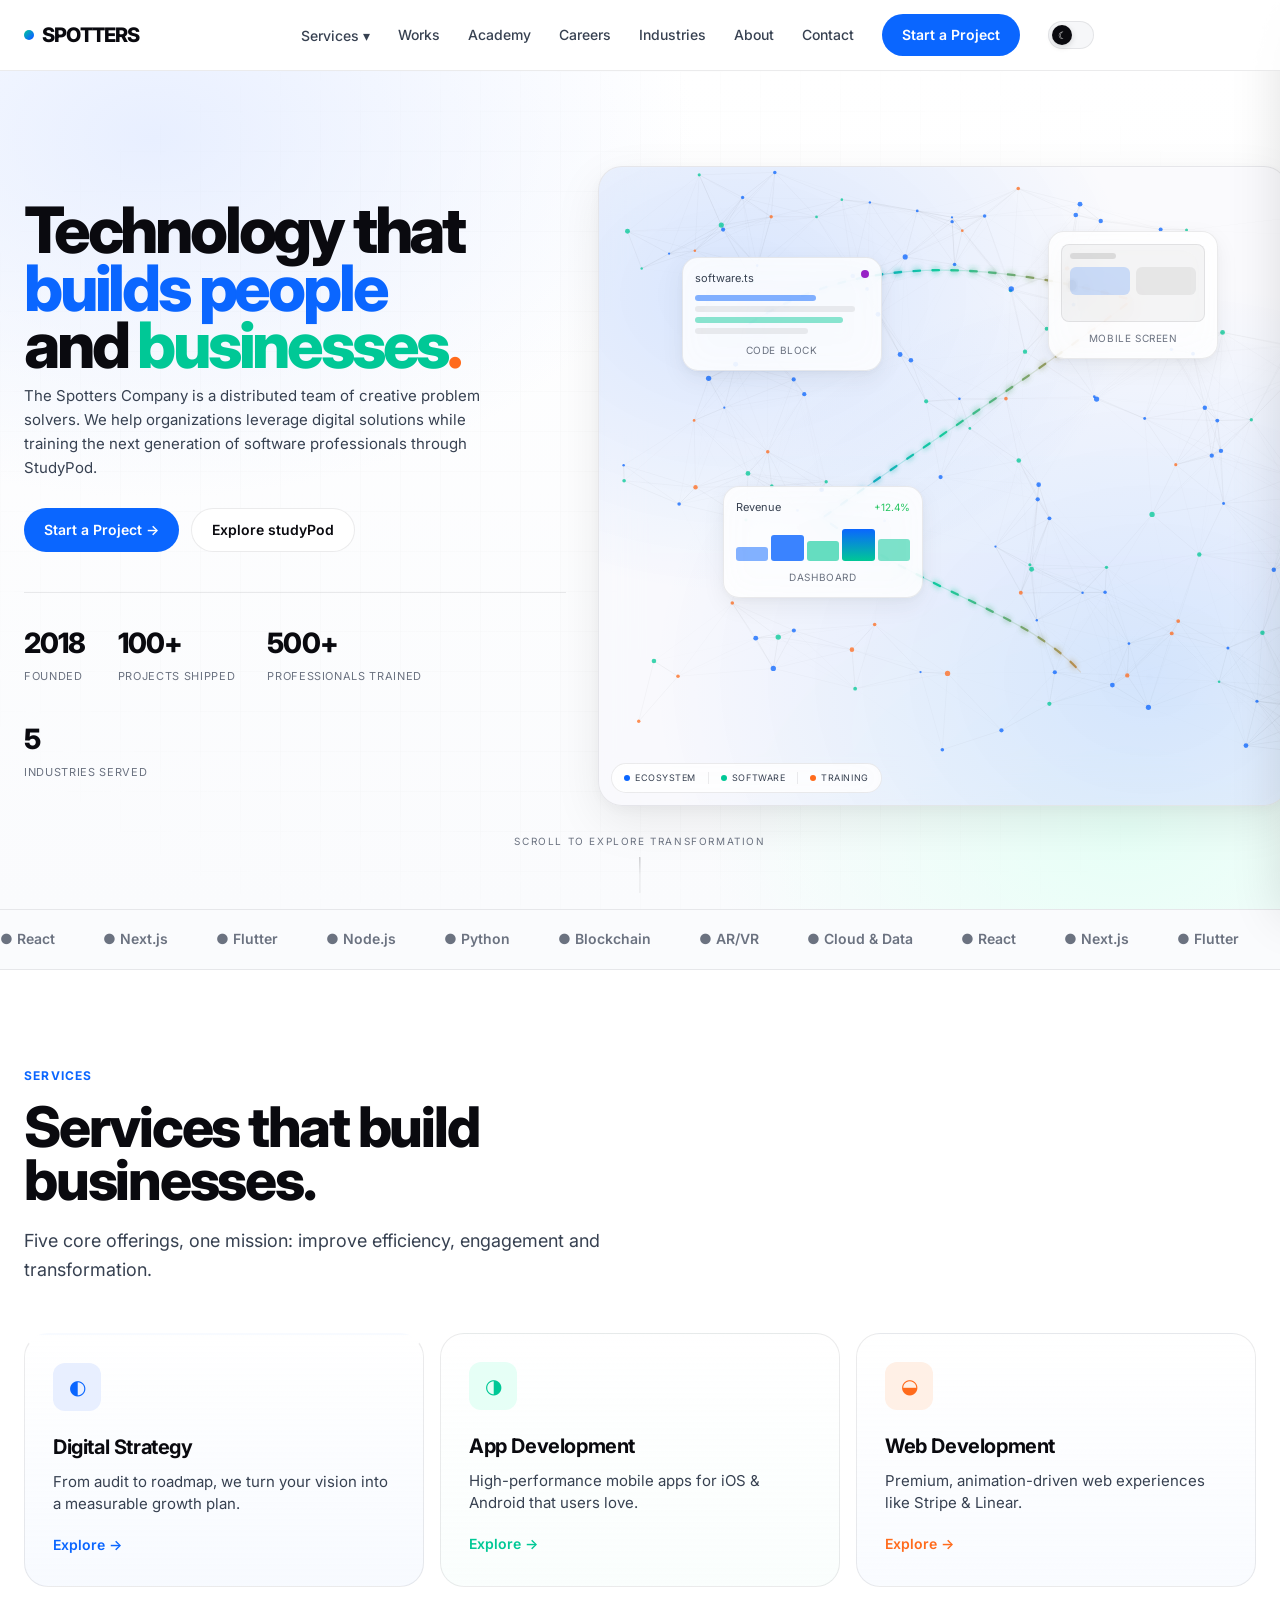
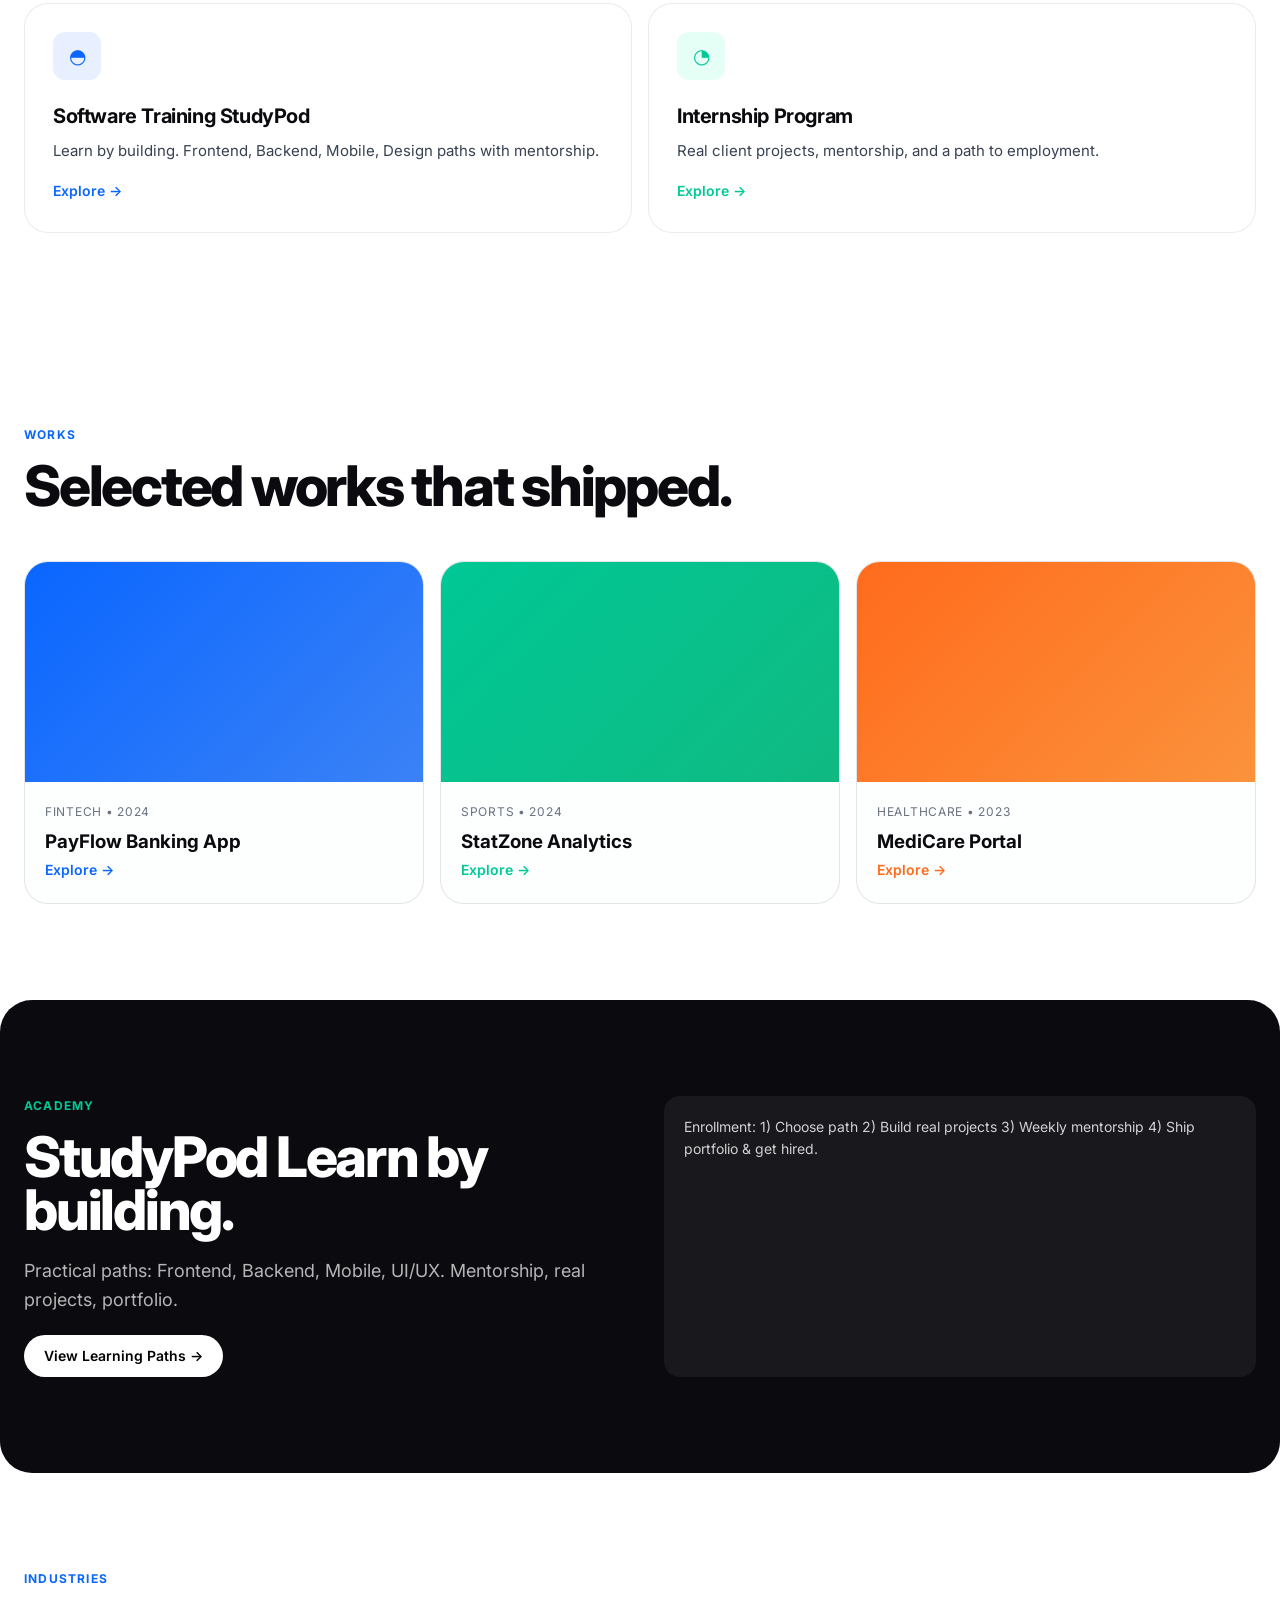
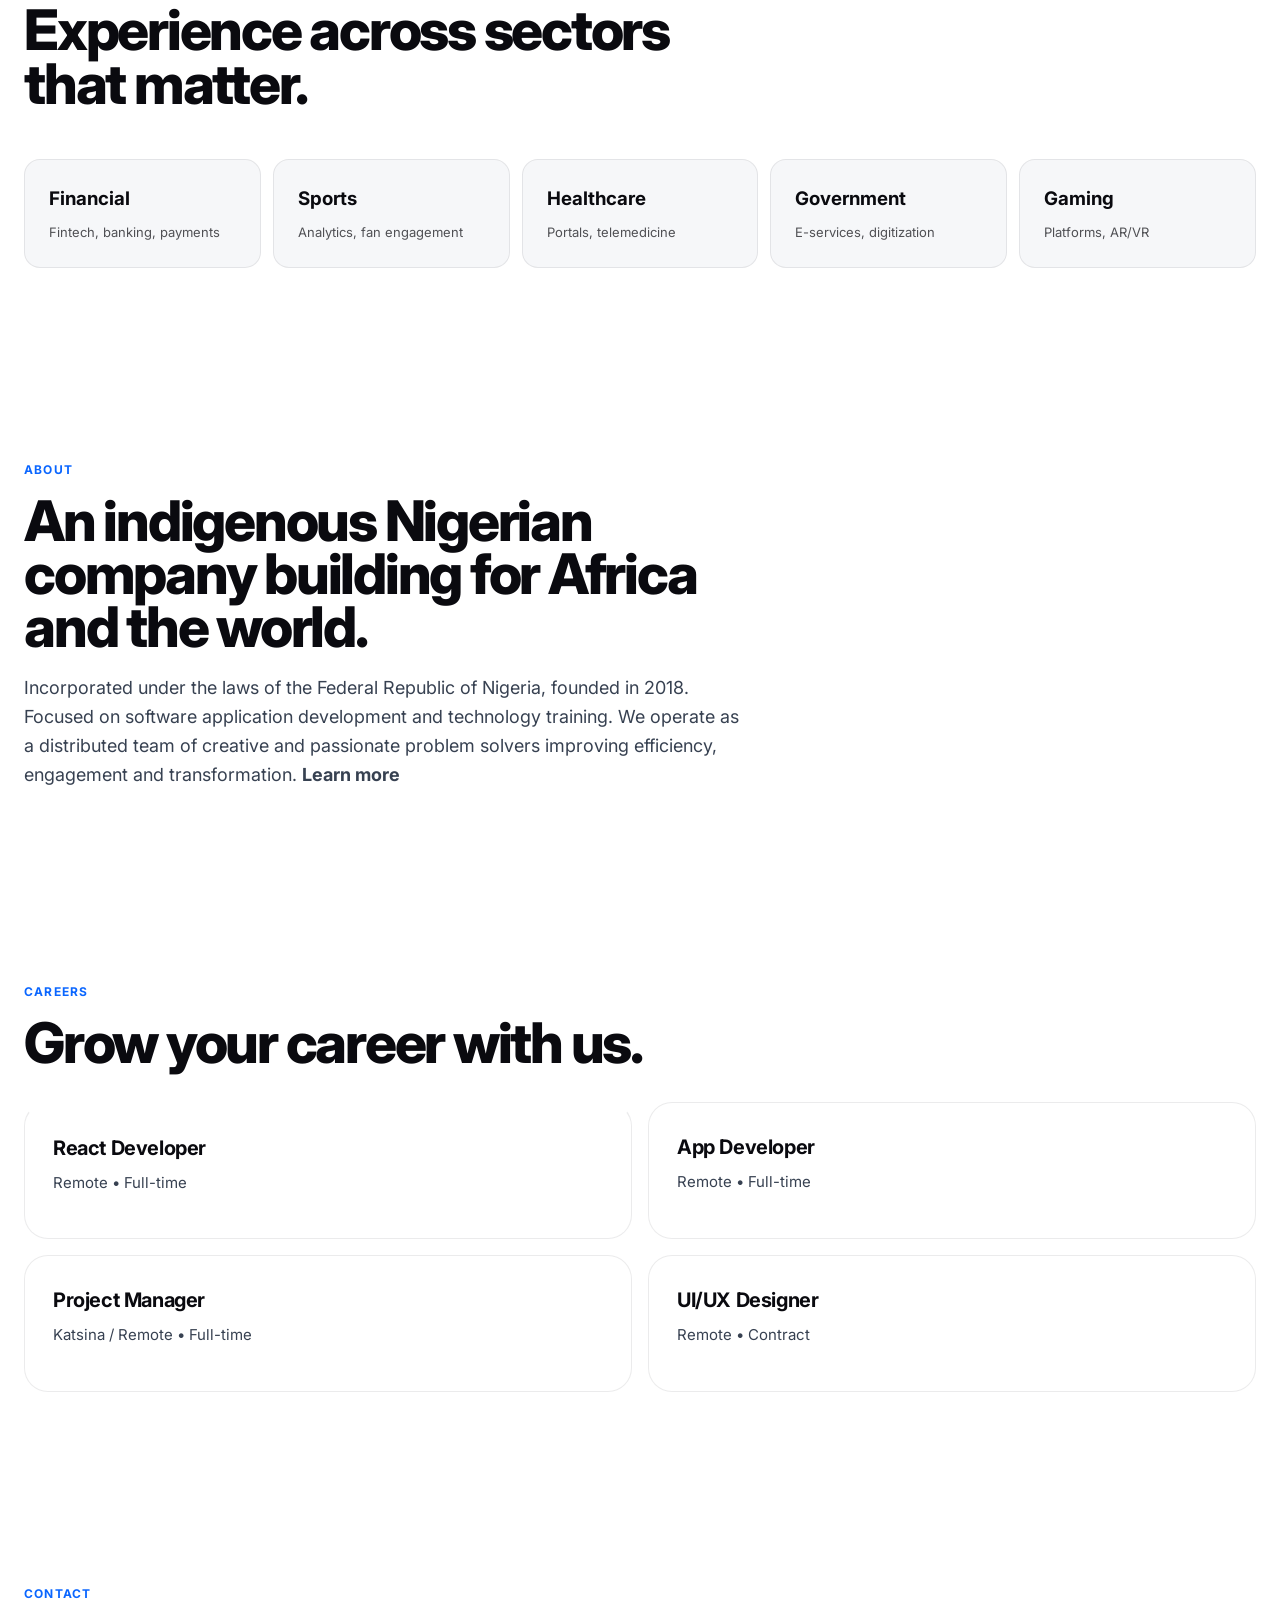
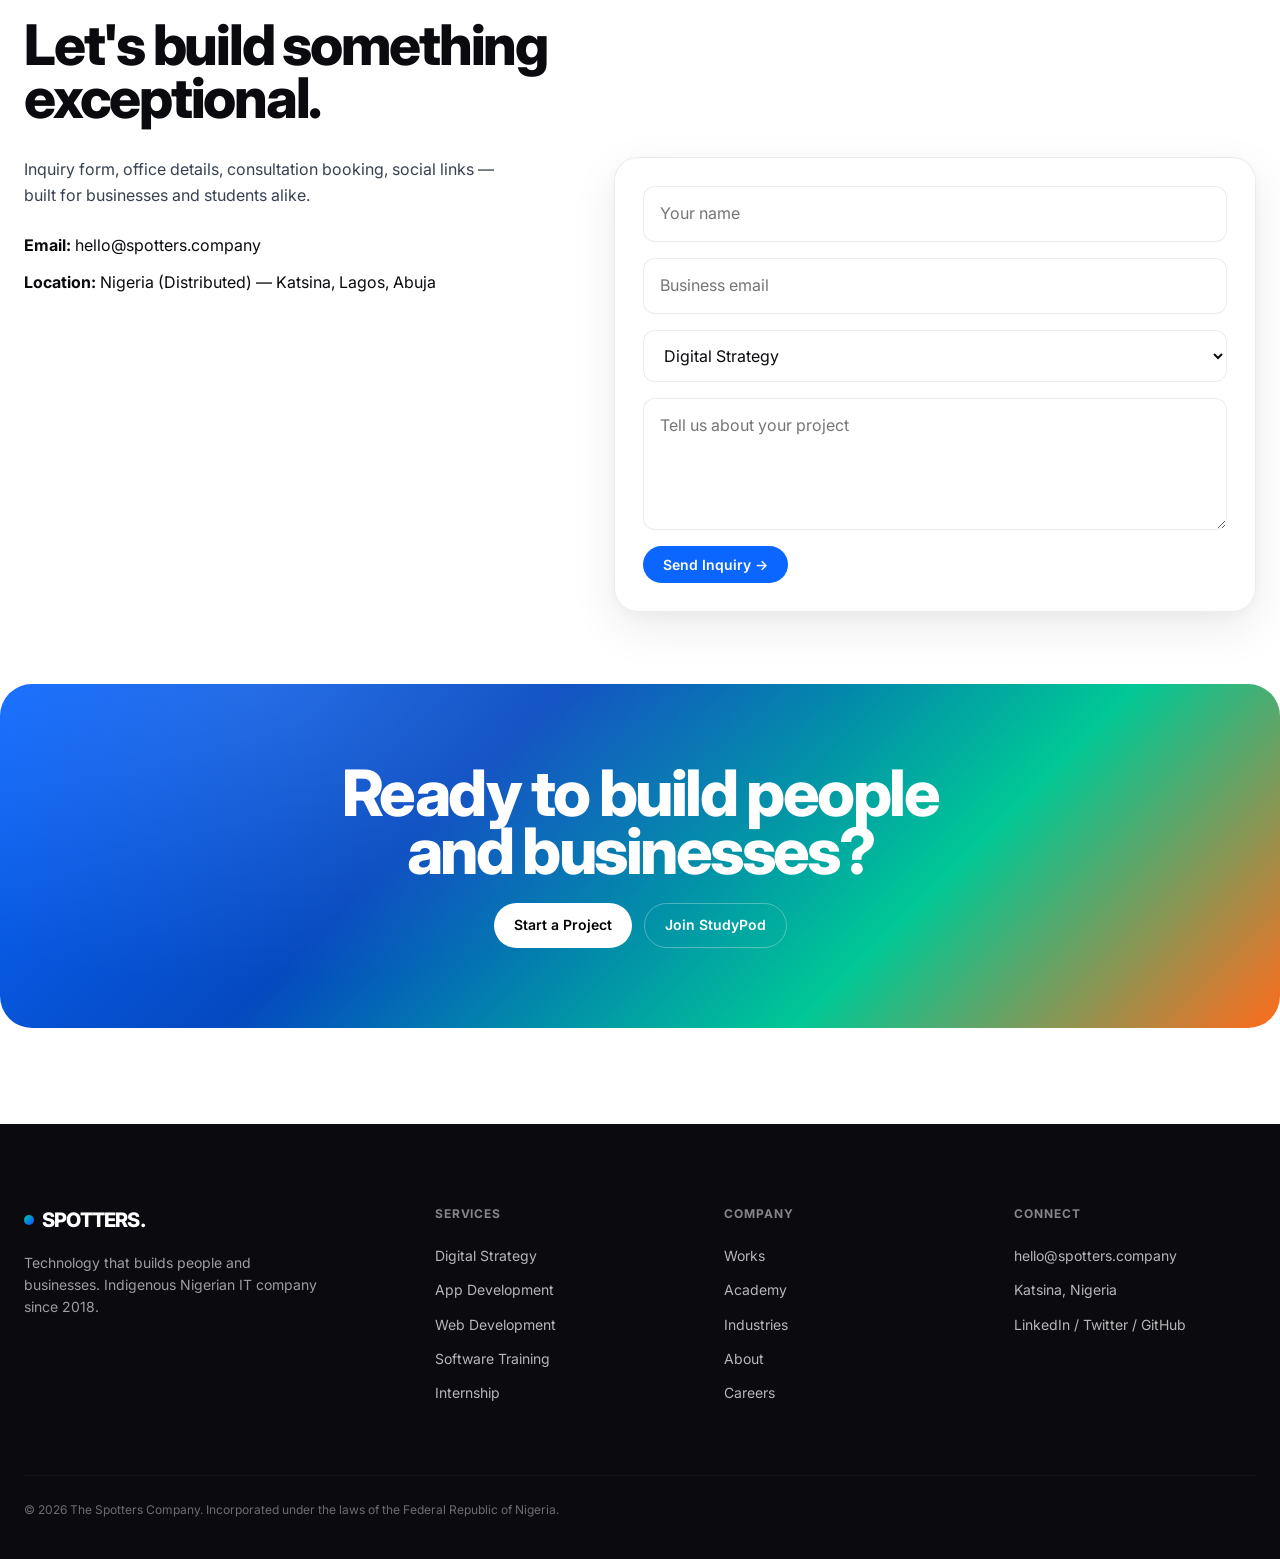
==== index.html @ 511dbc31 "update the software page the css and js" ====
<!DOCTYPE html>
<html lang="en">
<head>
  <meta charset="UTF-8">
  <meta name="viewport" content="width=device-width, initial-scale=1.0">
  <title>The Spotters Company  Technology that builds people and businesses</title>
  <link rel="stylesheet" href="css/variables.css">
  <link rel="stylesheet" href="css/global.css">
  <link rel="stylesheet" href="css/home.css">
  <link href="https://fonts.googleapis.com/css2?family=Inter:wght@400;500;600;700;800&display=swap" rel="stylesheet">
</head>

<body>
  <!-- ====================================================================
       HEADER - Separate, sticky, reusable across all pages
       Contains: logo + desktop nav + theme toggle + hamburger
       Tablet downward: hamburger shows, desktop nav hides
       ==================================================================== -->
  <header class="header" id="siteHeader">
    <div class="header-inner">
      <a href="#" class="logo">
        <div class="logo-dot"></div>SPOTTERS
      </a>

      <!-- Right side: nav + actions -->
      <nav class="nav-desktop" id="desktopNav">
        <!-- SERVICES DROPDOWN - Desktop -->
        <div class="nav-dropdown" id="servicesDropdown">
          <button class="nav-link dropdown-trigger" aria-expanded="false">Services <span>▾</span></button>
          <div class="dropdown-menu">
            <a href="pages/digital-strategy.html">Digital Strategy</a>
            <a href="pages/app-development.html">App Development</a>
            <a href="pages/web-development.html">Web Development</a>
            <a href="pages/software-training.html">StudyPod</a>
            <a href="pages/internship.html">Internship Program</a>
          </div>
        </div>
        <a class="nav-link" href="index.html#works">Works</a>
        <a class="nav-link" href="index.html#academy">Academy</a>
        <a class="nav-link" href="index.html#careers">Careers</a>
        <a class="nav-link" href="index.html#industries">Industries</a>
        <a class="nav-link" href="index.html#about">About</a>
        <a class="nav-link" href="index.html#contact">Contact</a>
        <a class="btn-primary blue" href="index.html#contact">Start a Project</a>

        <!-- Theme toggle - always visible on desktop, also in drawer on mobile -->
        <button class="theme-toggle" id="themeToggle" aria-label="Toggle light and dark theme">
          <div class="toggle-thumb" id="toggleThumb">☾</div>
        </button>
      </nav>

      <!-- Mobile actions: theme toggle + hamburger -->
      <div style="display:flex; align-items:center; gap:10px;">
        <!-- Duplicate toggle for mobile header (hidden on desktop via CSS) -->
        <button class="theme-toggle" id="themeToggleMobile" style="display:none;" aria-label="Toggle theme">
          <div class="toggle-thumb">☾</div>
        </button>
        <button class="hamburger" id="hamburger" aria-label="Open menu" aria-expanded="false" aria-controls="drawer">
          <span></span><span></span><span></span>
        </button>
      </div>
    </div>
  </header>

  <!-- ====================================================================
       DRAWER - Mobile menu for tablet downward
       Slides from right, contains nav links + CTA + theme row
       Controlled by main.js PART 2
       ==================================================================== -->
  <div class="drawer-backdrop" id="backdrop"></div>
  <div class="drawer" id="drawer" aria-hidden="true">
    <!-- SERVICES DROPDOWN - Mobile Drawer -->
    <div class="drawer-dropdown" id="drawerServices">
      <button class="drawer-link dropdown-trigger" aria-expanded="false">Services <span>▾</span></button>
      <div class="drawer-submenu">
        <a class="drawer-sublink" href="pages/digital-strategy.html">Digital Strategy</a>
        <a class="drawer-sublink" href="pages/app-development.html">App Development</a>
        <a class="drawer-sublink" href="pages/web-development.html">Web Development</a>
        <a class="drawer-sublink" href="pages/software-training.html">StudyPod Training</a>
        <a class="drawer-sublink" href="pages/internship.html">Internship Program</a>
      </div>
    </div>
    <a class="drawer-link" href="index.html#works">Works</a>
    <a class="drawer-link" href="index.html#academy">Academy</a>
    <a class="drawer-link" href="index.html#careers">Careers</a>
    <a class="drawer-link" href="index.html#industries">Industries</a>
    <a class="drawer-link" href="index.html#about">About</a>
    <a class="drawer-link" href="index.html#contact">Contact</a>

    <div class="drawer-footer">
      <div class="drawer-theme-row">
        <span>Theme</span>
        <button class="theme-toggle" id="drawerThemeToggle" aria-label="Toggle theme">
          <div class="toggle-thumb" id="drawerToggleThumb">☾</div>
        </button>
      </div>
      <a class="btn-primary blue" href="#contact" style="width:100%; justify-content:center;">Start a Project →</a>
      <p style="font-size:11px; color:var(--muted-2); text-align:center; margin-top:12px;">Indigenous Nigerian • Since
        2018</p>
    </div>
  </div>

  <!-- ====================================================================
       NEW HERO - Cinematic motion-first hero
       Replaces old orb hero with particle network + transformation thread
       Left 44% content, Right 56% animation
       Story: problem → software → training → transformation
       ==================================================================== -->
  <section class="hero-new" id="hero">
    <div class="hero-grid">

      <!-- LEFT SIDE: Text content -->
      <div class="hero-left">

        <!-- Main headline - edit text here -->
        <h1 class="hero-title-new reveal">Technology that<br><span class="accent-blue">builds people</span><br>and <span
            class="accent-green">businesses</span><span class="accent-orange">.</span></h1>

        <!-- Subheadline -->
        <p class="hero-sub-new reveal">The Spotters Company is a distributed team of creative problem solvers. We help
          organizations leverage digital solutions while training the next generation of software professionals through
          StudyPod.</p>

        <!-- CTAs - change href to your real links -->
        <div class="hero-ctas-new reveal">
          <a class="btn-primary blue" href="#contact">Start a Project →</a>
          <a class="btn-secondary" href="#academy">Explore studyPod</a>
        </div>

        <!-- Stats - credibility strip, edit numbers here -->
        <div class="hero-stats-new reveal">
          <div>
            <div class="stat-num">2018</div>
            <div class="stat-label">Founded</div>
          </div>
          <div>
            <div class="stat-num">100+</div>
            <div class="stat-label">Projects Shipped</div>
          </div>
          <div>
            <div class="stat-num">500+</div>
            <div class="stat-label">Professionals Trained</div>
          </div>
          <div>
            <div class="stat-num">5</div>
            <div class="stat-label">Industries Served</div>
          </div>
        </div>
      </div>

      <!-- RIGHT SIDE: Visual animation area - particle network -->
      <div class="visual-wrap" id="visualWrap">
        <!-- Canvas - JS draws 140 particles + connections here -->
        <canvas id="particleCanvas"></canvas>

        <!-- SVG - Glowing thread that travels through cards -->
        <svg id="threadSvg" viewBox="0 0 800 600" preserveAspectRatio="none">
          <defs>
            <!-- Gradient: blue -> green -> orange (matches brand) -->
            <linearGradient id="threadGrad" x1="0%" y1="0%" x2="100%" y2="0%">
              <stop offset="0%" stop-color="#0A66FF" />
              <stop offset="50%" stop-color="#00C896" />
              <stop offset="100%" stop-color="#FF6B1C" />
            </linearGradient>
            <filter id="glow">
              <feGaussianBlur stdDeviation="3" result="coloredBlur" />
              <feMerge>
                <feMergeNode in="coloredBlur" />
                <feMergeNode in="SourceGraphic" />
              </feMerge>
            </filter>
          </defs>
          <!-- Faint background thread -->
          <path id="threadPathSolid"
            d="M 170 150 C 280 90, 420 80, 620 125 C 500 200, 380 260, 260 330 C 380 400, 500 420, 560 475" fill="none"
            stroke="url(#threadGrad)" stroke-width="1.2" stroke-linecap="round" opacity="0.22" />
          <!-- Animated dashed thread -->
          <path id="threadPath"
            d="M 170 150 C 280 90, 420 80, 620 125 C 500 200, 380 260, 260 330 C 380 400, 500 420, 560 475" fill="none"
            stroke="url(#threadGrad)" stroke-width="2.2" stroke-linecap="round" opacity="0.9" stroke-dasharray="8 14"
            filter="url(#glow)" />
          <!-- Traveling dot -->
          <circle id="travelDot" r="5" fill="white" opacity="0" filter="url(#glow)"></circle>
        </svg>

        <!-- Floating cards - appear during animation timeline -->
        <!-- Card 1: Code block - represents software dev -->
        <div class="card-float card-float-1" id="card1">
          <div style="display:flex; justify-content:space-between; margin-bottom:8px">
            <span style="font-size:11px; color:var(--muted)">software.ts</span>
            <span style="width:8px;height:8px;border-radius:50%;background:#9722c5;display:inline-block"></span>
          </div>
          <div class="code-line blue"></div>
          <div class="code-line" style="width:92%"></div>
          <div class="code-line green"></div>
          <div class="code-line" style="width:65%"></div>
          <div class="card-label">code block</div>
        </div>

        <!-- Card 2: Mobile screen - represents app dev -->
        <div class="card-float card-float-2" id="card2">
          <div
            style="height:78px; border-radius:8px; background:rgba(128,128,128,0.08); border:1px solid var(--border); padding:8px">
            <div
              style="height:6px; width:36%; background:rgba(128,128,128,0.22); border-radius:99px; margin-bottom:8px">
            </div>
            <div style="display:flex; gap:6px">
              <div style="flex:1;height:28px;background:rgba(10,102,255,0.18);border-radius:6px"></div>
              <div style="flex:1;height:28px;background:rgba(128,128,128,0.12);border-radius:6px"></div>
            </div>
          </div>
          <div class="card-label">mobile screen</div>
        </div>

        <!-- Card 3: Dashboard - represents digital transformation -->
        <div class="card-float card-float-3" id="card3">
          <div style="display:flex; justify-content:space-between; margin-bottom:8px">
            <span style="font-size:11px; color:var(--muted)">Revenue</span>
            <span style="font-size:10px; color:#22c55e">+12.4%</span>
          </div>
          <div style="display:flex; align-items:end; gap:3px; height:36px">
            <div style="flex:1; height:40%; background:rgba(10,102,255,0.5); border-radius:3px"></div>
            <div style="flex:1; height:72%; background:rgba(10,102,255,0.8); border-radius:3px"></div>
            <div style="flex:1; height:55%; background:rgba(0,200,150,0.6); border-radius:3px"></div>
            <div style="flex:1; height:88%; background:linear-gradient(180deg,#0A66FF,#00C896); border-radius:3px">
            </div>
            <div style="flex:1; height:62%; background:rgba(0,200,150,0.5); border-radius:3px"></div>
          </div>
          <div class="card-label">dashboard</div>
        </div>

        <!-- Card 4: Training module - represents academy -->
        <div class="card-float card-float-4" id="card4">
          <div style="display:flex; align-items:center; gap:8px; margin-bottom:10px">
            <div
              style="width:22px;height:22px;border-radius:50%;background:rgba(255,107,28,0.2);display:grid;place-items:center;color:#FF6B1C;font-size:10px">
              ◐</div>
            <div>
              <div style="font-size:11px; color:var(--text)">Frontend Mastery</div>
              <div style="font-size:10px;color:var(--muted-2)">4 modules • 12h</div>
            </div>
          </div>
          <div style="display:flex; justify-content:space-between; font-size:11px; color:var(--muted); margin:3px 0">
            <span>React Fundamentals</span><span style="color:#22c55e">✓</span>
          </div>
          <div style="display:flex; justify-content:space-between; font-size:11px; color:var(--muted); margin:3px 0">
            <span>Advanced Patterns</span><span style="color:#22c55e">✓</span>
          </div>
          <div class="bar">
            <div class="bar-fill" style="width:68%; background:linear-gradient(90deg,#FF6B1C,#FB923C)"></div>
          </div>
          <div class="card-label">training module</div>
        </div>

        <!-- Legend - explains colors -->
        <div class="legend">
          <div class="legend-item"><span class="legend-dot" style="background:var(--blue)"></span>Ecosystem</div>
          <div style="width:1px;height:12px;background:var(--border)"></div>
          <div class="legend-item"><span class="legend-dot" style="background:var(--green)"></span>Software</div>
          <div style="width:1px;height:12px;background:var(--border)"></div>
          <div class="legend-item"><span class="legend-dot" style="background:var(--orange)"></span>Training</div>
        </div>
      </div>
    </div>

    <!-- Scroll hint - hides on mobile -->
    <div class="scroll-hint"><span>scroll to explore transformation</span>
      <div class="scroll-line"></div>
    </div>
  </section>

  <!-- ====================================================================
       MARQUEE - Scrolling tech stack
       Duplicate items for seamless loop
       ==================================================================== -->
  <div class="marquee">
    <div class="marquee-track">
      <span class="marquee-item">● React</span><span class="marquee-item">● Next.js</span><span class="marquee-item">●
        Flutter</span><span class="marquee-item">● Node.js</span><span class="marquee-item">● Python</span><span
        class="marquee-item">● Blockchain</span><span class="marquee-item">● AR/VR</span><span class="marquee-item">●
        Cloud & Data</span>
      <span class="marquee-item">● React</span><span class="marquee-item">● Next.js</span><span class="marquee-item">●
        Flutter</span><span class="marquee-item">● Node.js</span><span class="marquee-item">● Python</span><span
        class="marquee-item">● Blockchain</span><span class="marquee-item">● AR/VR</span><span class="marquee-item">●
        Cloud & Data</span>
    </div>
  </div>

  <!-- ====================================================================
       SERVICES - Bento grid of 5 core offerings
       Each card links to pages/*.html
       ==================================================================== -->
  <section class="section" id="services">
    <div class="section-label reveal">Services</div>
    <h2 class="section-title reveal">Services that build businesses.</h2>
    <p class="section-desc reveal">Five core offerings, one mission: improve efficiency, engagement and transformation.
    </p>
    <div class="bento">
      <a href="pages/digital-strategy.html" class="card reveal" style="grid-column: span 4;">
        <div class="card-icon" style="background: var(--blue-light); color: var(--blue);">◐</div>
        <h3>Digital Strategy</h3>
        <p>From audit to roadmap, we turn your vision into a measurable growth plan.</p><span
          style="color: var(--blue); font-weight:600; font-size:14px;">Explore →</span>
      </a> 
      <a href="pages/app-development.html" class="card reveal" style="grid-column: span 4;">
        <div class="card-icon" style="background: var(--green-light); color: var(--green);">◑</div>
        <h3>App Development</h3>
        <p>High-performance mobile apps for iOS & Android that users love.</p><span
          style="color: var(--green); font-weight:600; font-size:14px;">Explore →</span>
      </a>
      <a href="pages/web-development.html" class="card reveal" style="grid-column: span 4;">
        <div class="card-icon" style="background: var(--orange-light); color: var(--orange);">◒</div>
        <h3>Web Development</h3>
        <p>Premium, animation-driven web experiences like Stripe & Linear.</p><span
          style="color: var(--orange); font-weight:600; font-size:14px;">Explore →</span>
      </a>
      <a href="pages/software-training.html" class="card reveal" style="grid-column: span 6;">
        <div class="card-icon" style="background: var(--blue-light); color: var(--blue);">◓</div>
        <h3>Software Training  StudyPod</h3>
        <p>Learn by building. Frontend, Backend, Mobile, Design paths with mentorship.</p><span
          style="color: var(--blue); font-weight:600; font-size:14px;">Explore →</span>
      </a>
      <a href="pages/internship.html" class="card reveal" style="grid-column: span 6;">
        <div class="card-icon" style="background: var(--green-light); color: var(--green);">◔</div>
        <h3>Internship Program</h3>
        <p>Real client projects, mentorship, and a path to employment.</p><span
          style="color: var(--green); font-weight:600; font-size:14px;">Explore →</span>
      </a>
    </div>
  </section>

  <!-- ====================================================================
       WORKS - Featured projects
       ==================================================================== -->
  <section class="section" id="works">
    <div class="section-label reveal">Works</div>
    <h2 class="section-title reveal">Selected works that shipped.</h2>
    <div class="works-grid">
      <a href="./pages/works.html" class="work-card reveal">
        <div class="work-media">
          <div class="work-media-bg" style="background: var(--gradient-blue);"></div>
        </div>
        <div class="work-content">
          <div class="work-meta">Fintech • 2024</div>
          <h3>PayFlow  Banking App</h3> 
          <span style="color: var(--blue); font-weight:600; font-size:14px;">Explore →</span>
        </div>
      </a>
      <a href="./pages/works.html" class="work-card reveal">
        <div class="work-media">
          <div class="work-media-bg" style="background: var(--gradient-green);"></div>
        </div>
        <div class="work-content">
          <div class="work-meta">Sports • 2024</div>
          <h3>StatZone  Analytics</h3>
          <span style="color: var(--green); font-weight:600; font-size:14px;">Explore →</span>
        </div>
      </a>
      <a href="./pages/works.html" class="work-card reveal">
        <div class="work-media">
          <div class="work-media-bg" style="background: var(--gradient-orange);"></div>
        </div>
        <div class="work-content">
          <div class="work-meta">Healthcare • 2023</div>
          <h3>MediCare  Portal</h3>
          <span style="color: var(--orange); font-weight:600; font-size:14px;">Explore →</span>
        </div>
      </a>
    </div>
  </section>

  <!-- ====================================================================
       ACADEMY - StudyPod training
       ==================================================================== -->
  <section class="section" id="academy"
    style="background: var(--black); color: white; border-radius: 32px; max-width: 1280px;">
    <div style="display:grid; grid-template-columns:1fr 1fr; gap:48px;">
      <div>
        <div class="section-label reveal" style="color: var(--green);">Academy</div>
        <h2 class="section-title reveal" style="color:white;">StudyPod  Learn by building.</h2>
        <p class="section-desc reveal" style="color: rgba(255,255,255,0.7);">Practical paths: Frontend, Backend, Mobile,
          UI/UX. Mentorship, real projects, portfolio.</p>
        <a class="btn-primary" style="background: white; color: black; margin-top:20px; display:inline-flex;"
          href="pages/software-training.html">View Learning Paths →</a>
      </div>
      <div style="background: rgba(255,255,255,0.06); border-radius:16px; padding:20px;">
        <p style="font-size:14px; opacity:0.8;">Enrollment: 1) Choose path 2) Build real projects 3) Weekly mentorship
          4) Ship portfolio & get hired.</p>
      </div>
    </div>
  </section>

  <!-- ====================================================================
       INDUSTRIES - Sectors served
       ==================================================================== -->
  <section class="section" id="industries">
    <div class="section-label reveal">Industries</div>
    <h2 class="section-title reveal">Experience across sectors that matter.</h2>
    <div class="industries">
      <a href="./pages/industries.html" class="industry reveal">
        <h3>Financial</h3>
        <p style="font-size:13px; opacity:0.7; margin-top:8px;">Fintech, banking, payments</p>
      </a>
      <a href="./pages/industries.html" class="industry reveal">
        <h3>Sports</h3>
        <p style="font-size:13px; opacity:0.7; margin-top:8px;">Analytics, fan engagement</p>
      </a>
      <a href="./pages/industries.html" class="industry reveal">
        <h3>Healthcare</h3>
        <p style="font-size:13px; opacity:0.7; margin-top:8px;">Portals, telemedicine</p>
      </a>
      <a href="./pages/industries.html" class="industry reveal">
        <h3>Government</h3>
        <p style="font-size:13px; opacity:0.7; margin-top:8px;">E-services, digitization</p>
      </a>
      <a href="./pages/industries.html" class="industry reveal">
        <h3>Gaming</h3>
        <p style="font-size:13px; opacity:0.7; margin-top:8px;">Platforms, AR/VR</p>
      </a>
    </div>
  </section>

  <!-- ====================================================================
       ABOUT - Company story
       ==================================================================== -->
  <section class="section" id="about">
    <div class="section-label reveal">About</div>
    <h2 class="section-title reveal">An indigenous Nigerian company building for Africa and the world.</h2>
    <p class="section-desc reveal" style="max-width:720px;">Incorporated under the laws of the Federal Republic of
      Nigeria, founded in 2018. Focused on software application development and technology training. We operate as a
      distributed team of creative and passionate problem solvers improving efficiency, engagement and transformation. <strong><a href="./pages/about.html">Learn more</a></strong>
    </p>
  </section>

  <!-- ====================================================================
       CAREERS - Open positions
       ==================================================================== -->
  <section class="section" id="careers">
    <div class="section-label reveal">Careers</div>
    <h2 class="section-title reveal">Grow your career with us.</h2>
    <div style="display:grid; grid-template-columns: repeat(2, 1fr); gap:16px; margin-top:32px;">
      <a href="./pages/careers.html#open-roles" class="card reveal">
        <h3>React Developer</h3>
        <p>Remote • Full-time</p>
      </a>
      <a href="./pages/careers.html#open-roles" class="card reveal">
        <h3>App Developer</h3>
        <p>Remote • Full-time</p>
      </a>
      <a href="./pages/careers.html#open-roles" class="card reveal">
        <h3>Project Manager</h3>
        <p>Katsina / Remote • Full-time</p>
      </a>
      <a href="./pages/careers.html#open-roles" class="card reveal">
        <h3>UI/UX Designer</h3>
        <p>Remote • Contract</p>
      </a>
    </div>
  </section>

  <!-- ====================================================================
       CONTACT - Form + details
       ==================================================================== -->
  <section class="section contact-section" id="contact">
    <div class="section-label reveal">Contact</div>
    <h2 class="section-title reveal">Let's build something exceptional.</h2>
    <div class="contact-layout">
      <div class="contact-info reveal">
        <p>Inquiry form, office details, consultation booking, social links — built for
          businesses and students alike.</p>
        <div class="contact-meta">
          <p><strong>Email:</strong> hello@spotters.company</p>
          <p><strong>Location:</strong> Nigeria (Distributed) — Katsina, Lagos, Abuja</p>
        </div>
      </div>
      <form class="card contact-form reveal">
        <input type="text" name="name" placeholder="Your name">
        <input type="email" name="email" placeholder="Business email">
        <select name="service">
          <option>Digital Strategy</option>
          <option>App Development</option>
          <option>Web Development</option>
          <option>Software Training</option>
          <option>Internship</option>
        </select>
        <textarea name="message" placeholder="Tell us about your project" rows="4"></textarea>
        <button class="btn-primary blue" type="submit">Send Inquiry →</button>
      </form>
    </div>
  </section>

  <!-- ====================================================================
       CTA SECTION - Final call to action
       ==================================================================== -->
  <div class="cta-section reveal">
    <h2 class="cta-title">Ready to build people<br>and businesses?</h2>
    <div style="display:flex; gap:12px; justify-content:center; flex-wrap:wrap;"><a class="btn-primary"
        style="background:white; color:black;" href="#contact">Start a Project</a><a class="btn-secondary"
        style="background:transparent; border-color: rgba(255,255,255,0.3); color:white;"
        href="pages/software-training.html">Join StudyPod</a></div>
  </div>

  <!-- ====================================================================
       FOOTER - Links, contact, copyright
       ==================================================================== -->
  <footer class="footer">
    <div class="footer-inner">
      <div class="footer-grid">
        <div>
          <div class="logo" style="color:white;">
            <div class="logo-dot"></div>SPOTTERS.
          </div>
          <p style="opacity:0.6; font-size:14px; margin-top:16px; max-width:300px;">Technology that builds people and
            businesses. Indigenous Nigerian IT company since 2018.</p>
        </div>
        <div>
          <h4>Services</h4><a href="pages/digital-strategy.html">Digital Strategy</a><a
            href="pages/app-development.html">App Development</a><a href="pages/web-development.html">Web
            Development</a><a href="pages/software-training.html">Software Training</a><a
            href="pages/internship.html">Internship</a>
        </div>
        <div>
          <h4>Company</h4><a href="#works">Works</a><a href="#academy">Academy</a><a href="#industries">Industries</a><a
            href="#about">About</a><a href="#careers">Careers</a>
        </div>
        <div>
          <h4>Connect</h4><a>hello@spotters.company</a><a>Katsina, Nigeria</a><a>LinkedIn / Twitter / GitHub</a>
        </div>
      </div>
      <p
        style="margin-top:64px; opacity:0.4; font-size:12px; border-top:1px solid rgba(255,255,255,0.1); padding-top:24px;">
        © 2026 The Spotters Company. Incorporated under the laws of the Federal Republic of Nigeria.</p>
    </div>
  </footer>

  <!-- Back to Top Button - Blue dominant, shared across pages -->
  <button class="back-to-top" id="backToTop" aria-label="Back to top">
    <svg viewBox="0 0 24 24" fill="none" stroke="currentColor" stroke-width="2.2" stroke-linecap="round"
      stroke-linejoin="round">
      <path d="M18 15l-6-6-6 6" />
    </svg>
  </button>

  <!-- Toast for demo - remove if you link buttons directly -->
  <div class="toast" id="toast"></div>

  <script src="js/main.js"></script>
</body>

</html>
---- css/variables.css ----
/* ==========================================================================
   VARIABLES.CSS - Design tokens for The Spotters Company
   This file holds all colors, shadows, radii, fonts.
   Edit here to rebrand the entire site.
   
   Structure:
   1. Core palette (white, black, grays)
   2. Brand colors (blue, green, orange) - light/dark variants
   3. Theme tokens (light = default, dark = [data-theme="dark"])
   4. Gradients, shadows, radii, easing
   ========================================================================== */

:root {
  /* ---------- 1. Core neutrals ---------- */
  --white: #FFFFFF;
  --off-white: #FAFBFD;
  --ghost: #F6F7F9;
  --black: #0A0A0F;
  --gray-900: #111827;
  --gray-700: #374151;
  --gray-500: #6B7280;
  --gray-300: #D1D5DB;
  --gray-100: #F3F4F6;
  
  /* ---------- 2. Brand colors ---------- */
  --blue: #0A66FF;           /* Primary - Software / trust */
  --blue-dark: #0549C0;
  --blue-strong: #0549C0;
  --blue-light: #E8EFFF;
  --blue-glow: rgba(10, 102, 255, 0.15);
  
  --green: #00C896;          /* Secondary - Training / growth (used as purple in hero) */
  --green-dark: #009975;
  --green-light: #E6FFF6;
  --green-glow: rgba(0, 200, 150, 0.15);
  
  --orange: #FF6B1C;          /* Accent - Human / transformation */
  --orange-dark: #E05A12;
  --orange-light: #FFF0E6;
  --orange-glow: rgba(255, 107, 28, 0.15);

  /* For hero animation - map purple to green for brand consistency */
  --hero-blue: var(--blue);
  --hero-purple: var(--green);
  --hero-orange: var(--orange);

  /* ---------- 3. Theme tokens - Light is default ---------- */
  --bg: var(--white);
  --bg-2: var(--off-white);
  --text: var(--black);
  --muted: var(--gray-700);
  --muted-2: var(--gray-500);
  --border: rgba(10,10,15,0.08);
  --card-bg: rgba(255,255,255,0.84);
  --visual-bg: rgba(248,249,252,0.72);
  --header-bg: rgba(255,255,255,0.82);
  --canvas-line: 10,10,15;

  /* ---------- 4. Gradients ---------- */
  --gradient-bgo: linear-gradient(135deg, var(--green) 0%, var(--blue) 80%, var(--orange) 100%);
  --gradient-blue: linear-gradient(135deg, var(--blue) 0%, #3B82F6 100%);
  --gradient-green: linear-gradient(135deg, var(--green) 0%, #10B981 100%);
  --gradient-orange: linear-gradient(135deg, var(--orange) 0%, #FB923C 100%);

  /* ---------- 5. Typography ---------- */
  --font-display: 'Geist', 'Inter', -apple-system, sans-serif;
  --font-body: 'Inter', -apple-system, sans-serif;
  
  /* ---------- 6. Radii & Shadows ---------- */
  --radius-sm: 12px;
  --radius-md: 16px;
  --radius-lg: 24px;
  --radius-xl: 32px;
  --radius-full: 9999px;
  
  --shadow-sm: 0 1px 2px rgba(10,10,15,0.04), 0 4px 12px rgba(10,10,15,0.04);
  --shadow-md: 0 8px 24px rgba(10,10,15,0.06), 0 2px 8px rgba(10,10,15,0.04);
  --shadow-lg: 0 16px 48px rgba(10,10,15,0.08), 0 4px 16px rgba(10,10,15,0.04);
  --shadow-glow-blue: 0 8px 32px var(--blue-glow);
  --shadow-glow-green: 0 8px 32px var(--green-glow);
  --shadow-glow-orange: 0 8px 32px var(--orange-glow);

  /* ---------- 7. Easing - for premium motion ---------- */
  --ease-spring: cubic-bezier(0.175, 0.885, 0.32, 1.275);
  --ease-smooth: cubic-bezier(0.16, 1, 0.3, 1);
  --ease-out: cubic-bezier(0.25, 0.46, 0.45, 0.94);
}

[data-theme="dark"] {
  --bg: #050816;
  --bg-2: #0B1020;
  --text: #E6E8EF;
  --muted: rgba(255,255,255,0.68);
  --muted-2: rgba(255,255,255,0.42);
  --border: rgba(255,255,255,0.10);
  --card-bg: rgba(11,16,32,0.84);
  --visual-bg: rgba(8,12,26,0.62);
  --header-bg: rgba(5,8,22,0.78);
  --canvas-line: 255,255,255;
  --ghost: #12131A;
  --gray-100: rgba(255,255,255,0.08);
  --gray-300: rgba(255,255,255,0.14);
  --off-white: #0B1020;
}
body.dark {
  --bg: #050816;
  --bg-2: #0B1020;
  --text: #E6E8EF;
  --muted: rgba(255,255,255,0.68);
  --muted-2: rgba(255,255,255,0.42);
  --border: rgba(255,255,255,0.10);
  --card-bg: rgba(11,16,32,0.84);
  --visual-bg: rgba(8,12,26,0.62);
  --header-bg: rgba(5,8,22,0.78);
  --canvas-line: 255,255,255;
}
---- css/global.css ----
/* ==========================================================================
   GLOBAL.CSS - Base styles, header, footer, buttons, drawer
   SYNCED ACROSS ALL PAGES: index.html, digital-strategy.html, web-development.html
   Edit header/footer here and it updates everywhere.
   
   COMMENT GUIDE:
   - Search HEADER to edit sticky header
   - Search DRAWER for mobile menu
   - Search FOOTER for footer
   - Search BACK TO TOP for button
   ========================================================================== */

/* ---------- 1. Reset & Base ---------- */
* {
  margin: 0;
  padding: 0;
  box-sizing: border-box;
}

html {
  scroll-behavior: smooth;
  -webkit-font-smoothing: antialiased;
}

body {
  font-family: 'Inter', sans-serif;
  background: var(--bg);
  color: var(--text);
  line-height: 1.6;
  overflow-x: hidden;
  transition: background .4s ease, color .4s ease;
}

a {
  text-decoration: none;
  color: inherit;
}

button {
  border: none;
  background: none;
  cursor: pointer;
  font-family: inherit;
}

/* ---------- 2. HEADER - Sticky, reusable ---------- */
.header {
  position: sticky;
  top: 0;
  z-index: 100;
  background: var(--header-bg);
  backdrop-filter: blur(24px) saturate(180%);
  border-bottom: 1px solid var(--border);
  transition: background .4s ease, border-color .4s ease;
}

.header-inner {
  max-width: 1280px;
  margin: 0 auto;
  padding: 14px 24px;
  display: flex;
  align-items: center;
  justify-content: space-between;
  gap: 20px;
}

.logo {
  font-weight: 800;
  letter-spacing: -0.04em;
  font-size: 20px;
  display: flex;
  align-items: center;
  gap: 8px;
  color: var(--text);
  text-decoration: none;
}

.logo-dot {
  width: 10px;
  height: 10px;
  border-radius: 50%;
  background: var(--gradient-bgo);
  animation: pulseDot 3s infinite;
}

.hero-badge {
  display: inline-flex;
  align-items: center;
  gap: 8px;
  width: fit-content;
  padding: 6px 14px;
  font-size: 11px;
  letter-spacing: 0.16em;
  text-transform: uppercase;
  font-weight: 600;
  color: var(--blue);
  background: var(--light-bg);
  border: 1px solid rgba(10, 102, 255, 0.18);
  border-radius: 9999px;
  backdrop-filter: blur(8px);
}

[data-theme="dark"] .hero-badge {
  background: rgba(10, 102, 255, 0.12);
  border-color: rgba(10, 102, 255, 0.28);
  color: #6EA8FF;
}

/* Left content */
.hero-content {
  display: flex;
  flex-direction: column;
  gap: 24px;
  will-change: transform;
}

/* .hero-content {
  display: flex;
  flex-direction: column;
  gap: 24px;
  opacity: 0;
  transform: translateY(16px);
}

.hero-content.is-visible {
  opacity: 1;
  transform: translateY(0);
  transition: all 0.9s var(--ease-smooth, cubic-bezier(0.16, 1, 0.3, 1));
    --wd-ease-spring: var(--ease-spring, cubic-bezier(0.175, 0.885, 0.32, 1.275));
} */

.hero-content h1 {
  font-size: clamp(40px, 4.5vw, 60px);
  line-height: 0.95;
  letter-spacing: -0.03em;
  font-weight: 800;
  color: var(--text);
  max-width: 620px;
  margin: 10px 0;
}

.hero-content p {
  font-size: 15px;
  line-height: 1.7;
  color: #374151;
  max-width: 480px;
}

/* .hero-content h1 em {
  font-style: normal;
  color: var(--ab-blue);
  position: relative;
} */

.hero-content h1 em {
  font-style: normal;
  background: linear-gradient(90deg, var(--blue) 0%, var(--green) 100%);
  -webkit-background-clip: text;
  -webkit-text-fill-color: transparent;
  background-clip: text;
}

.hero-actions {
  display: flex;
  gap: 14px;
  margin-top: 8px;
  flex-wrap: wrap;
}

/* Below-fold - adaptive */
.process {
  max-width: 1280px;
  margin: 0 auto;
  padding: 96px 24px;
  border-top: 1px solid rgba(255, 255, 255, 0.10);
  /* background: #050816; */
  transition: all 0.4s ease;
}

.process-header {
  margin-bottom: 48px;
}

/* .hero-badge::before {
  content:''; width:6px; height:6px; background:var(--ds-blue); border-radius:50%;
  box-shadow:0 0 10px var(--ds-blue-glow);
  animation: ds-pulse-dot 2s infinite;
} */

.process-label {
  font-size: 12px;
  font-weight: 700;
  letter-spacing: 0.12em;
  text-transform: uppercase;
  color: var(--blue);
  margin-bottom: 12px;
  display: flex;
  align-items: center;
  gap: 8px;
}

/* 
.process-label::before {
  content: '';
  width: 8px;
  height: 8px;
  border-radius: 50%;
  background: var(--blue);
}
 */

 .process h2 {
   font-size: clamp(28px, 4vw, 48px);
   font-weight: 800;
   letter-spacing: -0.03em;
   line-height: 0.95;
   color: var(--wd-section-text);
   max-width: 720px;
   transition: color 0.4s ease;
 }

@keyframes pulseDot {

  0%,
  100% {
    transform: scale(1)
  }

  50% {
    transform: scale(1.2)
  }
}

/* ---------- 3. Desktop Navigation ---------- */
.nav-desktop {
  display: flex;
  gap: 28px;
  align-items: center;
}

.nav-link {
  font-size: 14px;
  font-weight: 500;
  color: var(--muted);
  position: relative;
  padding: 4px 0;
  transition: color .3s ease;
}

.nav-link:hover {
  color: var(--text);
}

/* Services Dropdown */
.nav-dropdown {
  position: relative;
}

.dropdown-trigger {
  display: flex;
  align-items: center;
  gap: 4px;
}

.dropdown-menu {
  position: absolute;
  top: calc(100% + 12px);
  left: 50%;
  transform: translateX(-50%) translateY(-8px);
  min-width: 220px;
  background: var(--card-bg);
  border: 1px solid var(--border);
  border-radius: 14px;
  padding: 8px;
  box-shadow: var(--shadow-lg);
  backdrop-filter: blur(16px);
  opacity: 0;
  visibility: hidden;
  pointer-events: none;
  transition: all .32s var(--ease-smooth);
  z-index: 110;
}

.nav-dropdown:hover .dropdown-menu,
.nav-dropdown.open .dropdown-menu,
.nav-dropdown:focus-within .dropdown-menu {
  opacity: 1;
  visibility: visible;
  pointer-events: auto;
  transform: translateX(-50%) translateY(0);
}

.dropdown-menu a {
  display: block;
  padding: 10px 12px;
  font-size: 13px;
  font-weight: 500;
  color: var(--muted);
  border-radius: 8px;
  transition: all .2s ease;
}

.dropdown-menu a:hover {
  background: var(--ghost);
  color: var(--text);
  transform: translateX(2px);
}

.dropdown-menu a:first-child:hover {
  background: var(--blue-light);
  color: var(--blue);
}

[data-theme="dark"] .dropdown-menu {
  background: rgba(16, 22, 42, 0.96);
  border-color: rgba(255, 255, 255, 0.08);
}

/* Theme Toggle */
.theme-toggle {
  width: 46px;
  height: 28px;
  border-radius: 9999px;
  background: var(--ghost);
  border: 1px solid var(--border);
  display: flex;
  align-items: center;
  padding: 3px;
  cursor: pointer;
  transition: all .3s var(--ease-smooth);
  position: relative;
}

.theme-toggle:hover {
  transform: translateY(-1px);
}

.toggle-thumb {
  width: 20px;
  height: 20px;
  border-radius: 50%;
  background: var(--black);
  color: white;
  display: grid;
  place-items: center;
  font-size: 10px;
  transition: transform .38s var(--ease-smooth), background .3s ease;
  box-shadow: 0 2px 6px rgba(0, 0, 0, 0.15);
}

[data-theme="dark"] .toggle-thumb {
  transform: translateX(18px);
  background: linear-gradient(135deg, #FDB813, #FF6B1C);
}

/* Buttons */
.btn-primary {
  background: var(--black);
  color: white;
  padding: 10px 20px;
  border-radius: var(--radius-full);
  font-weight: 600;
  font-size: 14px;
  display: inline-flex;
  align-items: center;
  gap: 8px;
  transition: all .3s var(--ease-smooth);
}

.btn-primary:hover {
  transform: translateY(-1px);
  box-shadow: var(--shadow-md);
}

.btn-primary.blue {
  background: var(--blue);
}

.btn-primary.green {
  background: var(--green);
}

.btn-primary.orange {
  background: var(--orange);
}

.btn-secondary {
  background: var(--card-bg);
  color: var(--text);
  border: 1px solid var(--border);
  padding: 10px 20px;
  border-radius: var(--radius-full);
  font-weight: 600;
  font-size: 14px;
  backdrop-filter: blur(10px);
  transition: all .3s var(--ease-smooth);
}

.btn-secondary:hover {
  transform: translateY(-1px);
  box-shadow: var(--shadow-md);
}

/* Hamburger - Mobile */
.hamburger {
  width: 40px;
  height: 40px;
  display: none;
  flex-direction: column;
  justify-content: center;
  align-items: center;
  gap: 5px;
  border-radius: 10px;
  border: 1px solid var(--border);
  background: var(--card-bg);
}

.hamburger span {
  display: block;
  width: 18px;
  height: 2px;
  background: var(--text);
  border-radius: 2px;
  transition: all .32s var(--ease-smooth);
}

.hamburger.active span:nth-child(1) {
  transform: translateY(7px) rotate(45deg);
}

.hamburger.active span:nth-child(2) {
  opacity: 0;
  transform: scaleX(0);
}

.hamburger.active span:nth-child(3) {
  transform: translateY(-7px) rotate(-45deg);
}

/* Drawer - Mobile menu */
.drawer-backdrop {
  position: fixed;
  inset: 0;
  background: rgba(10, 10, 15, 0.28);
  backdrop-filter: blur(4px);
  z-index: 90;
  opacity: 0;
  pointer-events: none;
  transition: .4s ease;
}

.drawer-backdrop.active {
  opacity: 1;
  pointer-events: auto;
}

.drawer {
  position: fixed;
  top: 0;
  right: 0;
  bottom: 0;
  width: min(420px, 86vw);
  background: var(--bg);
  border-left: 1px solid var(--border);
  z-index: 95;
  padding: 88px 32px 32px;
  transform: translateX(100%);
  transition: .6s var(--ease-smooth);
  display: flex;
  flex-direction: column;
  box-shadow: 0 16px 48px rgba(0, 0, 0, 0.12);
  overflow-y: auto;
}

.drawer.active {
  transform: translateX(0);
}

.drawer-link {
  font-size: 20px;
  font-weight: 700;
  letter-spacing: -0.03em;
  line-height: 1.1;
  padding: 14px 0;
  border-bottom: 1px solid var(--border);
  opacity: 0;
  transform: translateY(20px);
  transition: .5s var(--ease-smooth);
  color: var(--text);
}

.drawer.active .drawer-link {
  opacity: 1;
  transform: translateY(0);
}

.drawer.active .drawer-link:nth-child(1) {
  transition-delay: .06s
}

.drawer.active .drawer-link:nth-child(2) {
  transition-delay: .10s
}

.drawer.active .drawer-link:nth-child(3) {
  transition-delay: .14s
}

.drawer.active .drawer-link:nth-child(4) {
  transition-delay: .18s
}

.drawer.active .drawer-link:nth-child(5) {
  transition-delay: .22s
}

.drawer.active .drawer-link:nth-child(6) {
  transition-delay: .26s
}

.drawer.active .drawer-link:nth-child(7) {
  transition-delay: .30s
}

.drawer-footer {
  margin-top: auto;
  padding-top: 32px;
  border-top: 1px solid var(--border);
}

.drawer-theme-row {
  display: flex;
  align-items: center;
  justify-content: space-between;
  margin-bottom: 20px;
  font-size: 13px;
  color: var(--muted);
}

.drawer-dropdown .dropdown-trigger {
  width: 100%;
  justify-content: space-between;
  font-size: 28px;
  font-weight: 700;
  letter-spacing: -0.03em;
  line-height: 1.1;
  padding: 14px 0;
  border-bottom: 1px solid var(--border);
}

.drawer-submenu {
  max-height: 0;
  overflow: hidden;
  opacity: 0;
  transition: all .36s var(--ease-smooth);
  padding-left: 16px;
  border-left: 2px solid var(--border);
  margin: 8px 0 8px 8px;
}

.drawer-dropdown.open .drawer-submenu {
  max-height: 300px;
  opacity: 1;
  margin-bottom: 16px;
}

.drawer-sublink {
  display: block;
  padding: 10px 0;
  font-size: 15px;
  font-weight: 500;
  color: var(--muted);
  transition: color .2s;
}

.drawer-sublink:hover {
  color: var(--blue);
}

/* Reveal on scroll */
.reveal {
  opacity: 0;
  transform: translateY(24px);
  transition: .8s var(--ease-smooth);
}

.reveal.in {
  opacity: 1;
  transform: translateY(0);
}

/* Toast */
.toast {
  position: fixed;
  left: 50%;
  bottom: 24px;
  transform: translateX(-50%) translateY(20px);
  background: var(--card-bg);
  border: 1px solid var(--border);
  color: var(--text);
  padding: 10px 16px;
  border-radius: var(--radius-full);
  font-size: 12px;
  font-weight: 500;
  opacity: 0;
  pointer-events: none;
  transition: all .4s var(--ease-smooth);
  z-index: 200;
  backdrop-filter: blur(16px);
  box-shadow: var(--shadow-lg);
}

.toast.show {
  opacity: 1;
  transform: translateX(-50%) translateY(0);
}

/* Footer */
.footer {
  background: var(--black);
  color: white;
  padding: 80px 24px 40px;
}

.footer-inner {
  max-width: 1280px;
  margin: 0 auto;
}

.footer-grid {
  display: grid;
  grid-template-columns: 1.5fr 1fr 1fr 1fr;
  gap: 48px;
}

.footer h4 {
  font-size: 12px;
  text-transform: uppercase;
  letter-spacing: 0.08em;
  opacity: 0.5;
  margin-bottom: 16px;
}

.footer a {
  display: block;
  font-size: 14px;
  opacity: 0.7;
  padding: 6px 0;
  transition: opacity .2s;
}

.footer a:hover {
  opacity: 1;
}

/* Shared section primitives */
.section {
  width: 100%;
  max-width: 1280px;
  margin: 0 auto;
  padding: 96px 24px;
}

.section-label {
  display: flex;
  align-items: center;
  gap: 8px;
  margin-bottom: 16px;
  color: var(--blue);
  font-size: 12px;
  font-weight: 700;
  letter-spacing: .1em;
  text-transform: uppercase;
}

.section-title {
  max-width: 720px;
  margin-bottom: 20px;
  color: var(--text);
  font-size: clamp(32px, 5vw, 56px);
  font-weight: 800;
  letter-spacing: -.04em;
  line-height: .95;
}

/* Reusable contact section */
.contact-section {
  padding-top: 96px;
}

.contact-layout {
  display: grid;
  grid-template-columns: minmax(0, .9fr) minmax(320px, 1.1fr);
  gap: clamp(28px, 5vw, 64px);
  align-items: start;
  margin-top: 32px;
}

.contact-info {
  max-width: 480px;
}

.contact-info>p {
  color: var(--muted);
}

.contact-meta {
  margin-top: 24px;
}

.contact-meta p {
  margin-bottom: 12px;
}

.contact-form {
  width: 100%;
  min-width: 0;
  overflow: hidden;
  background: var(--card-bg-light, var(--card-bg));
  border: 1px solid var(--border);
  border-radius: var(--radius-lg);
  box-shadow: var(--shadow-lg);
  display: grid;
  gap: 16px;
  padding: clamp(20px, 3vw, 28px);
  backdrop-filter: blur(12px);
  transition: all .5s var(--ease-smooth);
}

[data-theme="dark"] .contact-form {
  background: var(--card-bg-dark);
  border-color: rgba(255, 255, 255, 0.07);
  box-shadow: 0 4px 24px rgba(0, 0, 0, 0.2), inset 0 1px 0 rgba(255, 255, 255, 0.04);
}

.contact-form:hover {
  transform: translateY(-4px);
  border-color: rgba(10, 102, 255, 0.18);
  box-shadow: var(--shadow-lg);
}

[data-theme="dark"] .contact-form:hover {
  background: rgba(20, 28, 52, 0.94);
  border-color: rgba(10, 102, 255, 0.22);
  box-shadow: 0 16px 48px rgba(0, 0, 0, 0.32), 0 0 32px rgba(10, 102, 255, 0.12), inset 0 1px 0 rgba(255, 255, 255, 0.06);
}

.contact-form input,
.contact-form select,
.contact-form textarea {
  width: 100%;
  min-width: 0;
  padding: 14px 16px;
  border: 1px solid var(--border);
  border-radius: 12px;
  background: var(--bg);
  color: var(--text);
  font: inherit;
}

.contact-form textarea {
  resize: vertical;
}

.contact-form .btn-primary {
  justify-self: start;
}

@media (max-width:480px) {
  .hero-content {
    grid-area: content;
  }
}

@media (max-width:760px) {
  .section {
    padding: 64px 20px;
  }

  .hero-content {
    grid-area: content;
  }

  .hero-actions {
    flex-direction: column;
    flex-wrap: wrap;
    gap: 10px;
    /* margin-top: 4px; */
  } 

  .hero-actions .btn-primary,
  .hero-actions .btn-secondary {
    /* padding: 11px 16px; */
    /* font-size: 13.5px; */
    /* flex: 1;
    min-width: 140px; */
    justify-content: center;
    text-align: center;
  }

  .contact-layout {
    grid-template-columns: minmax(0, 1fr);
  }

  .contact-info {
    max-width: none;
  }
}

/* Back to Top */
.back-to-top {
  position: fixed;
  bottom: 24px;
  right: 24px;
  width: 48px;
  height: 48px;
  border-radius: 9999px;
  background: var(--blue);
  color: white;
  display: grid;
  place-items: center;
  box-shadow: 0 8px 24px rgba(10, 102, 255, 0.35), 0 2px 8px rgba(0, 0, 0, 0.12);
  border: none;
  cursor: pointer;
  z-index: 80;
  opacity: 0;
  transform: translateY(12px) scale(0.9);
  pointer-events: none;
  transition: all .35s var(--ease-smooth);
}

.back-to-top.visible {
  opacity: 1;
  transform: translateY(0) scale(1);
  pointer-events: auto;
}

.back-to-top:hover {
  transform: translateY(-2px) scale(1.04);
  background: var(--blue-dark);
  box-shadow: 0 12px 32px rgba(10, 102, 255, 0.45);
}

.back-to-top svg {
  width: 20px;
  height: 20px;
}

/* Responsive */
@media (max-width:980px) {
  .nav-desktop {
    display: none;
  }

  .hamburger {
    display: flex;
  }

  .footer-grid {
    grid-template-columns: 1fr 1fr;
  }
}

@media (max-width:600px) {
  .footer-grid {
    grid-template-columns: 1fr;
  }

  .header-inner {
    padding: 12px 20px;
  }

  .back-to-top {
    bottom: 18px;
    right: 18px;
    width: 44px;
    height: 44px;
  }
}
---- css/home.css ----
/* ==========================================================================
   HOME.CSS - Styles for homepage only
   Includes: new cinematic hero + marquee + sections
   
   New hero is motion-first with particle network.
   Edit particle count in main.js if needed for performance.
   ========================================================================== */

/* ==========================================================================
   1. NEW HERO - Cinematic motion-first hero
   Replaces old hero with particle network + transformation thread
   Left 44% content, Right 56% animation
   ========================================================================== */
.hero-new {
  position: relative;
  min-height: calc(100vh - 62px); /* Full height minus header */
  background: 
    radial-gradient(900px 600px at 12% 8%, var(--blue-light) 0%, transparent 60%),
    radial-gradient(700px 500px at 88% 90%, var(--green-light) 0%, transparent 60%),
    linear-gradient(180deg, var(--bg) 0%, var(--bg-2) 100%);
  display: flex;
  flex-direction: column;
  overflow: hidden;
  padding: 0;
  transition: background .4s ease;
}

[data-theme="dark"] .hero-new {
  background: 
    radial-gradient(900px 600px at 12% 8%, rgba(10,102,255,0.18), transparent 60%),
    radial-gradient(700px 500px at 88% 90%, rgba(0,200,150,0.14), transparent 60%),
    linear-gradient(180deg, var(--bg) 0%, var(--bg-2) 100%);
}

/* Subtle grid overlay */
.hero-new::before {
  content: '';
  position: absolute;
  inset: 0;
  background-image: 
    linear-gradient(rgba(128,128,128,0.04) 1px, transparent 1px),
    linear-gradient(90deg, rgba(128,128,128,0.04) 1px, transparent 1px);
  background-size: 40px 40px;
  mask-image: radial-gradient(ellipse at center, black 60%, transparent 85%);
  opacity: 0.5;
  pointer-events: none;
}

.hero-grid {
  position: relative;
  z-index: 2;
  max-width: 1280px;
  width: 100%;
  margin: 0 auto;
  display: grid;
  grid-template-columns: 44% 56%;
  flex: 1;
  align-items: center;
  padding: 40px 24px 48px;
  gap: 32px;
}

/* ---------- Left side - Text content ---------- */
.hero-left {
  display: flex;
  flex-direction: column;
  gap: 0;
}

.hero-title-new {
  font-size: clamp(45px, 5vw, 70px);
  font-weight: 800;
  letter-spacing: -0.05em;
  line-height: 0.9;
  margin: 10px 0;
  max-width: 520px;
  color: var(--text);
}

.hero-title-new .accent-blue { color: var(--blue); }
.hero-title-new .accent-green { color: var(--green); }
.hero-title-new .accent-orange { color: var(--orange); }

.hero-sub-new {
  font-size: 15px;
  color: var(--muted);
  max-width: 480px;
  line-height: 1.6;
  margin-bottom: 28px;
}

.hero-ctas-new {
  display: flex;
  gap: 12px;
  flex-wrap: wrap;
  margin-bottom: 40px;
}

.hero-stats-new {
  display: flex;
  gap: 32px;
  padding-top: 28px;
  border-top: 1px solid var(--border);
  flex-wrap: wrap;
}

.hero-stats-new .stat-num {
  font-size: 28px;
  font-weight: 800;
  letter-spacing: -0.03em;
  color: var(--text);
}

.hero-stats-new .stat-label {
  font-size: 11px;
  color: var(--muted-2);
  text-transform: uppercase;
  letter-spacing: 0.06em;
  margin-top: 2px;
}

/* ---------- Right side - Visual animation ---------- */
.visual-wrap {
  position: relative;
  width: 100%;
  height: 640px;
  border-radius: var(--radius-lg);
  border: 1px solid var(--border);
  background: var(--visual-bg);
  backdrop-filter: blur(20px);
  overflow: hidden;
  box-shadow: var(--shadow-lg), inset 0 1px 0 rgba(255,255,255,0.06);
  transition: background .4s ease, border-color .4s ease;
}

.visual-wrap::before {
  content: '';
  position: absolute;
  inset: 0;
  background: 
    radial-gradient(400px 300px at 20% 20%, var(--blue-glow), transparent),
    radial-gradient(500px 400px at 80% 80%, var(--blue-glow), transparent);
  pointer-events: none;
}

#particleCanvas {
  position: absolute;
  inset: 0;
  width: 100%;
  height: 100%;
  display: block;
}

#threadSvg {
  position: absolute;
  inset: 0;
  width: 100%;
  height: 100%;
  pointer-events: none;
  z-index: 2;
}

/* Floating cards that appear during animation */
.card-float {
  position: absolute;
  width: 200px;
  border-radius: 16px;
  border: 1px solid var(--border);
  background: var(--card-bg);
  backdrop-filter: blur(16px);
  padding: 12px;
  box-shadow: var(--shadow-md);
  transition: opacity .6s var(--ease-smooth), transform .6s var(--ease-smooth);
  opacity: 0;
  transform: translateY(16px);
  z-index: 3;
  animation: floatSlow 6s ease-in-out infinite alternate;
}

.card-float.show {
  opacity: 1;
  transform: translateY(0);
}

@keyframes floatSlow {
  from { transform: translateY(0) }
  to { transform: translateY(-6px) }
}

.card-float-1 { left: 12%; top: 14%; }
.card-float-2 { right: 10%; top: 10%; width: 170px; }
.card-float-3 { left: 18%; top: 50%; width: 200px; }
.card-float-4 { right: 14%; bottom: 14%; width: 190px; }

.code-line {
  height: 6px;
  border-radius: 3px;
  background: rgba(128,128,128,0.14);
  margin: 5px 0;
}
.code-line.blue { background: rgba(10,102,255,0.5); width: 70%; }
.code-line.green { background: rgba(0,200,150,0.45); width: 85%; }
.code-line.orange { background: rgba(255,107,28,0.45); width: 60%; }

.card-label {
  font-size: 10px;
  color: var(--muted-2);
  letter-spacing: 0.06em;
  text-transform: uppercase;
  margin-top: 8px;
  text-align: center;
}

.bar {
  height: 4px;
  background: rgba(128,128,128,0.14);
  border-radius: 999px;
  overflow: hidden;
  margin-top: 6px;
}
.bar-fill { height: 100%; border-radius: 999px; }

/* Legend explaining visuals */
.legend {
  position: absolute;
  bottom: 12px;
  left: 12px;
  display: flex;
  gap: 12px;
  align-items: center;
  border: 1px solid var(--border);
  background: var(--card-bg);
  backdrop-filter: blur(14px);
  border-radius: var(--radius-full);
  padding: 7px 12px;
  z-index: 4;
}

.legend-item {
  display: flex;
  align-items: center;
  gap: 5px;
  font-size: 9px;
  text-transform: uppercase;
  letter-spacing: 0.06em;
  color: var(--muted);
}

.legend-dot { width: 6px; height: 6px; border-radius: 50%; }

.scroll-hint {
  position: absolute;
  bottom: 16px;
  left: 50%;
  transform: translateX(-50%);
  display: flex;
  flex-direction: column;
  align-items: center;
  gap: 8px;
  z-index: 5;
}

.scroll-hint span {
  font-size: 10px;
  letter-spacing: 0.16em;
  text-transform: uppercase;
  color: var(--muted-2);
}

.scroll-line {
  width: 1px;
  height: 36px;
  background: var(--border);
  position: relative;
  overflow: hidden;
  border-radius: 999px;
}

.scroll-line::after {
  content: '';
  position: absolute;
  left: 0; top: 0;
  width: 100%; height: 18px;
  background: linear-gradient(to bottom, var(--text), transparent);
  opacity: 0.4;
  animation: scrollMove 1.8s ease-in-out infinite;
}

@keyframes scrollMove {
  0% { transform: translateY(-100%) }
  100% { transform: translateY(36px) }
}

/* ---------- Responsive hero ---------- */
@media (max-width:980px) {
  .hero-grid { grid-template-columns: 1fr; gap: 24px; }
  .visual-wrap { height: 520px; }
  .scroll-hint { display: none; }
}

@media (max-width:600px) {
  .visual-wrap { height: 460px; }
  .card-float { width: 150px !important; padding: 8px; }
  .card-float-1 { left: 4%; top: 6%; }
  .card-float-2 { right: 2%; top: 4%; }
  .card-float-3 { left: 4%; top: 48%; }
  .card-float-4 { right: 4%; bottom: 8%; }
  .hero-stats-new { gap: 20px; }
}

/* ==========================================================================
   2. Marquee - Scrolling tech stack
   ========================================================================== */
/* ==========================================================================
   MARQUEE - Scrolling tech stack - Now strongly reacts to theme
   Light: light gray bg, Dark: deep blue-black with blue border glow
   ========================================================================== */
.marquee {
  overflow: hidden;
  border-top: 1px solid var(--marquee-border, var(--border));
  border-bottom: 1px solid var(--marquee-border, var(--border));
  padding: 18px 0;
  background: var(--marquee-bg, var(--bg-2));
  transition: background .4s ease, border-color .4s ease;
  position: relative;
}

/* Dark mode marquee - more visible blue tint */
[data-theme="dark"] .marquee {
  background: linear-gradient(90deg, #080B1A 0%, #0A1028 50%, #080B1A 100%);
  border-top-color: rgba(10,102,255,0.16);
  border-bottom-color: rgba(10,102,255,0.16);
  box-shadow: inset 0 1px 0 rgba(10,102,255,0.08);
}

.marquee-track {
  display: flex;
  gap: 48px;
  animation: marquee 30s linear infinite;
  width: max-content;
}

.marquee-item {
  font-size: 14px;
  font-weight: 600;
  color: var(--muted-2);
  white-space: nowrap;
  transition: color .4s ease;
}

[data-theme="dark"] .marquee-item {
  color: rgba(255,255,255,0.46);
  text-shadow: 0 0 12px rgba(10,102,255,0.15);
}

@keyframes marquee {
  from { transform: translateX(0) }
  to { transform: translateX(-50%) }
}

/* ==========================================================================
   3. Sections - Services, Works, Academy, Industries, etc.
   ========================================================================== */
.section {
  padding: 96px 24px;
  max-width: 1280px;
  margin: 0 auto;
}

.section-label {
  font-size: 12px;
  font-weight: 700;
  letter-spacing: 0.1em;
  text-transform: uppercase;
  color: var(--blue);
  margin-bottom: 16px;
  display: flex;
  align-items: center;
  gap: 8px;
}

.section-title {
  font-size: clamp(32px, 5vw, 56px);
  font-weight: 800;
  letter-spacing: -0.04em;
  line-height: 0.95;
  max-width: 720px;
  margin-bottom: 20px;
  color: var(--text);
}

.section-desc {
  font-size: 18px;
  color: var(--muted);
  max-width: 600px;
  line-height: 1.6;
}

/* Bento grid for services */
.bento {
  display: grid;
  grid-template-columns: repeat(12, 1fr);
  gap: 16px;
  margin-top: 48px;
}

/* 
  Cards - Now strongly themed:
  Light: white cards with subtle border
  Dark: deep blue-gray cards with blue hover glow - BLUE is dominant
*/
.card {
  background: var(--card-bg-light, var(--card-bg));
  border: 1px solid var(--border);
  border-radius: var(--radius-lg);
  padding: 28px;
  position: relative;
  overflow: hidden;
  transition: all .5s var(--ease-smooth);
  backdrop-filter: blur(12px);
}

/* Blue is primary - first card gets blue accent */
.card:first-child,
.card.blue-accent {
  border-top: 2px solid transparent;
}

.card:first-child:hover,
.card.blue-accent:hover {
  border-color: rgba(10,102,255,0.18);
  border-top-color: var(--blue);
}

.card:hover {
  transform: translateY(-4px);
  box-shadow: var(--shadow-lg);
}

/* Dark mode cards - much more visible difference, blue glow on hover */
[data-theme="dark"] .card {
  background: var(--card-bg-dark);
  border-color: rgba(255,255,255,0.07);
  box-shadow: 0 4px 24px rgba(0,0,0,0.2), inset 0 1px 0 rgba(255,255,255,0.04);
}

[data-theme="dark"] .card:hover {
  background: rgba(20,28,52,0.94);
  border-color: rgba(10,102,255,0.22);
  box-shadow: 0 16px 48px rgba(0,0,0,0.32), 0 0 32px rgba(10,102,255,0.12), inset 0 1px 0 rgba(255,255,255,0.06);
  transform: translateY(-5px);
}

/* Services bento - emphasize blue hierarchy */
.bento .card:nth-child(1) { /* Digital Strategy - blue dominant */
  background: linear-gradient(180deg, var(--card-bg) 0%, rgba(10,102,255,0.03) 100%);
}
.bento .card:nth-child(2) { /* App Dev - green secondary */
  background: linear-gradient(180deg, var(--card-bg) 0%, rgba(0,200,150,0.02) 100%);
}
.bento .card:nth-child(3) { /* Web Dev - blue again for dominance */
  background: linear-gradient(180deg, var(--card-bg) 0%, rgba(10,102,255,0.025) 100%);
}

[data-theme="dark"] .bento .card:nth-child(1) {
  background: linear-gradient(180deg, var(--card-bg-dark) 0%, rgba(10,102,255,0.08) 100%);
}


.card-icon {
  width: 48px;
  height: 48px;
  border-radius: var(--radius-sm);
  display: flex;
  align-items: center;
  justify-content: center;
  font-size: 20px;
  margin-bottom: 20px;
}

.card h3 {
  font-size: 20px;
  font-weight: 700;
  letter-spacing: -0.02em;
  margin-bottom: 8px;
  color: var(--text);
}

.card p {
  font-size: 15px;
  color: var(--muted);
  line-height: 1.5;
  margin-bottom: 16px;
}

/* Works grid */
.works-grid {
  display: grid;
  grid-template-columns: repeat(3, 1fr);
  gap: 16px;
  margin-top: 48px;
}

.work-card {
  border-radius: var(--radius-lg);
  overflow: hidden;
  background: var(--ghost);
  border: 1px solid var(--border);
  transition: .5s var(--ease-smooth);
}

.work-card:hover {
  transform: translateY(-4px);
  box-shadow: var(--shadow-lg);
}

.work-media {
  height: 220px;
  position: relative;
  overflow: hidden;
}

.work-media-bg {
  position: absolute;
  inset: 0;
  transition: transform .8s var(--ease-smooth);
}

.work-card:hover .work-media-bg {
  transform: scale(1.05);
}

.work-content {
  padding: 20px;
  background: var(--card-bg);
}

.work-meta {
  font-size: 12px;
  color: var(--muted-2);
  text-transform: uppercase;
  letter-spacing: 0.06em;
  margin-bottom: 6px;
}

/* Industries */
.industries {
  display: grid;
  grid-template-columns: repeat(5, 1fr);
  gap: 12px;
  margin-top: 48px;
}

.industry {
  padding: 24px;
  border-radius: var(--radius-md);
  background: var(--ghost);
  border: 1px solid var(--border);
  transition: .4s var(--ease-smooth);
  cursor: pointer;
}

.industry:hover {
  background: var(--black);
  color: white;
  transform: translateY(-2px);
}

[data-theme="dark"] .industry:hover {
  background: var(--white);
  color: var(--black);
}

/* CTA section */
/* CTA - Blue dominant gradient: 60% blue, 25% green, 15% orange */
.cta-section {
  margin: 24px auto 96px;
  max-width: 1280px;
  border-radius: var(--radius-xl);
  background: linear-gradient(135deg, var(--blue) 0%, var(--blue-strong, var(--blue-dark)) 35%, var(--green) 70%, var(--orange) 100%);
  padding: 80px 48px;
  color: white;
  text-align: center;
  position: relative;
  overflow: hidden;
}

.contact-section + .cta-section { margin-top: -24px; }

.cta-section::before {
  content: '';
  position: absolute;
  inset: 0;
  background: radial-gradient(600px 300px at 20% 0%, rgba(255,255,255,0.12), transparent);
  pointer-events: none;
}

.cta-title {
  font-size: clamp(32px, 6vw, 64px);
  font-weight: 800;
  letter-spacing: -0.04em;
  line-height: 0.9;
  margin-bottom: 24px;
}

/* Responsive sections */
@media (max-width:980px) {
  .bento { grid-template-columns: 1fr; }
  .bento>* { grid-column: span 1 !important; }
  .works-grid { grid-template-columns: 1fr 1fr; }
  .industries { grid-template-columns: 1fr 1fr; }
}

@media (max-width:600px) {
  .works-grid { grid-template-columns: 1fr; }
  .section { padding: 64px 20px; }
  .cta-section { margin: 64px 20px; padding: 48px 24px; }
}
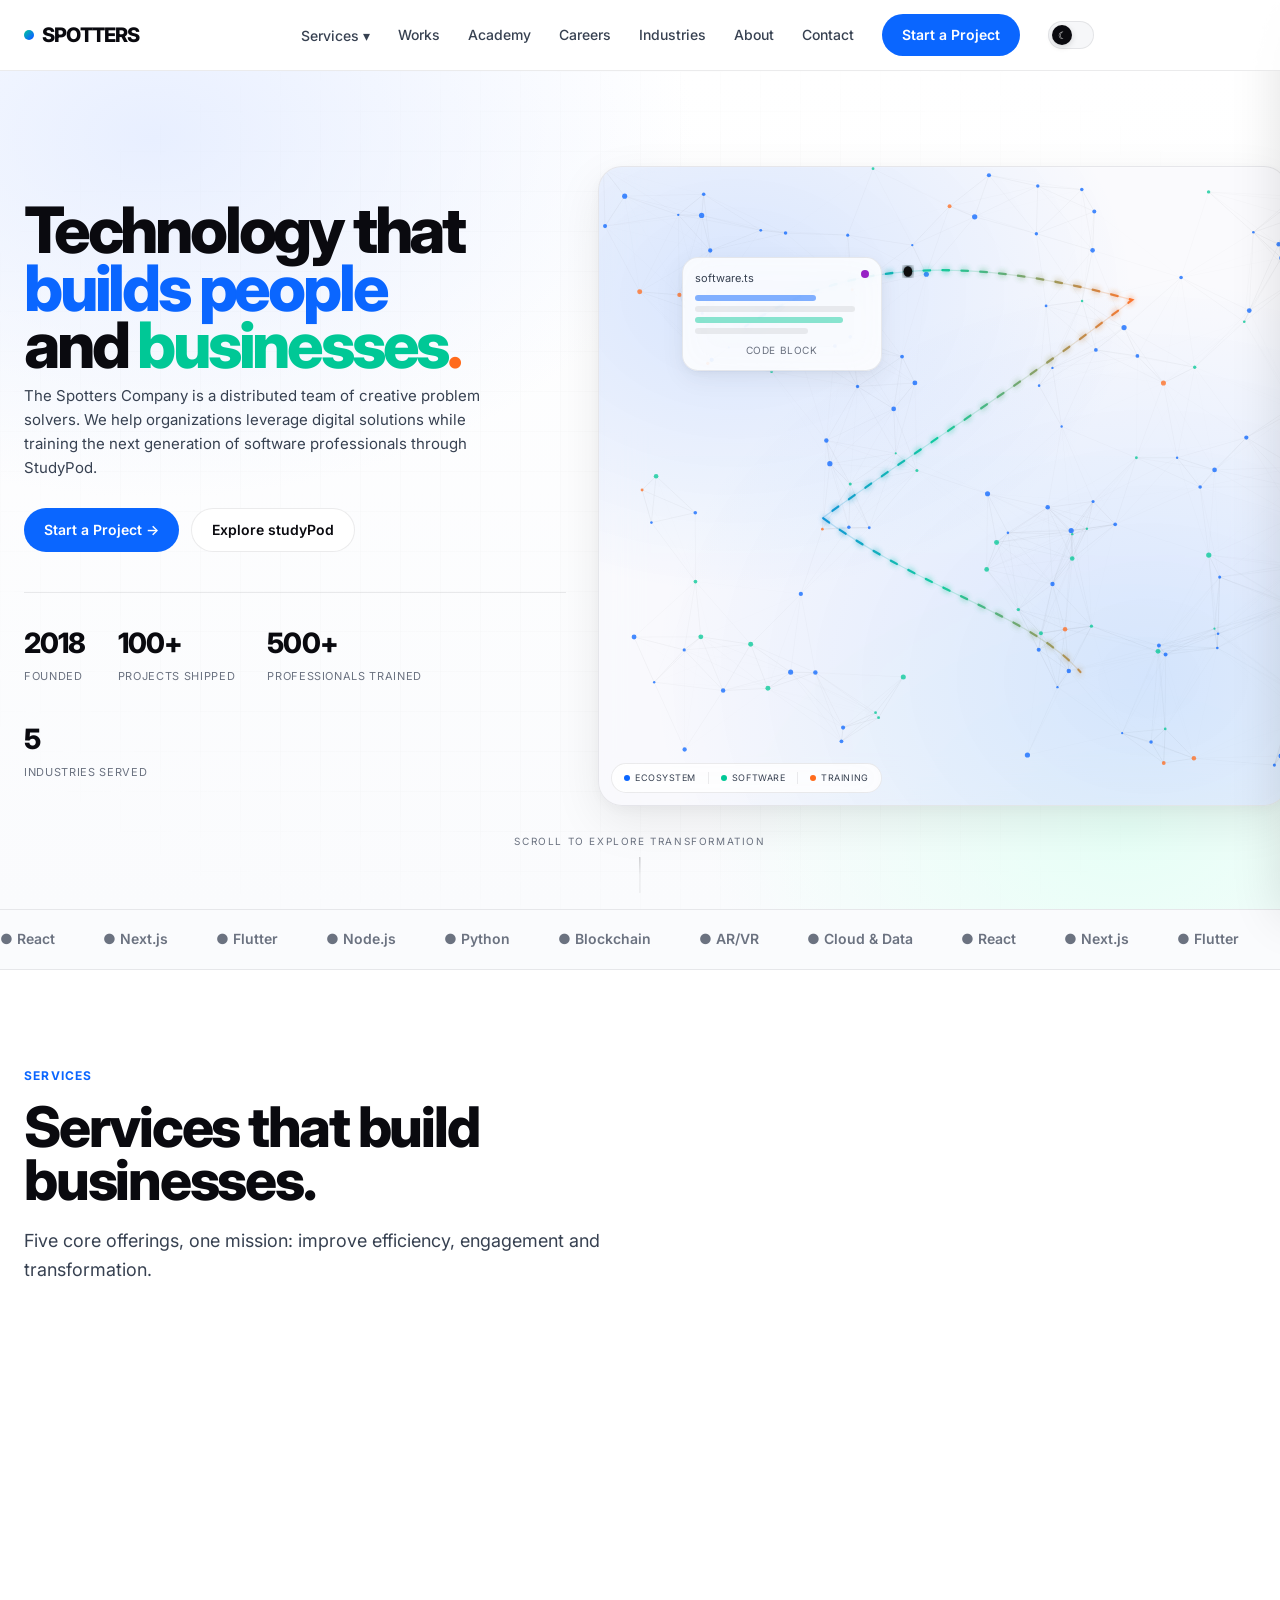
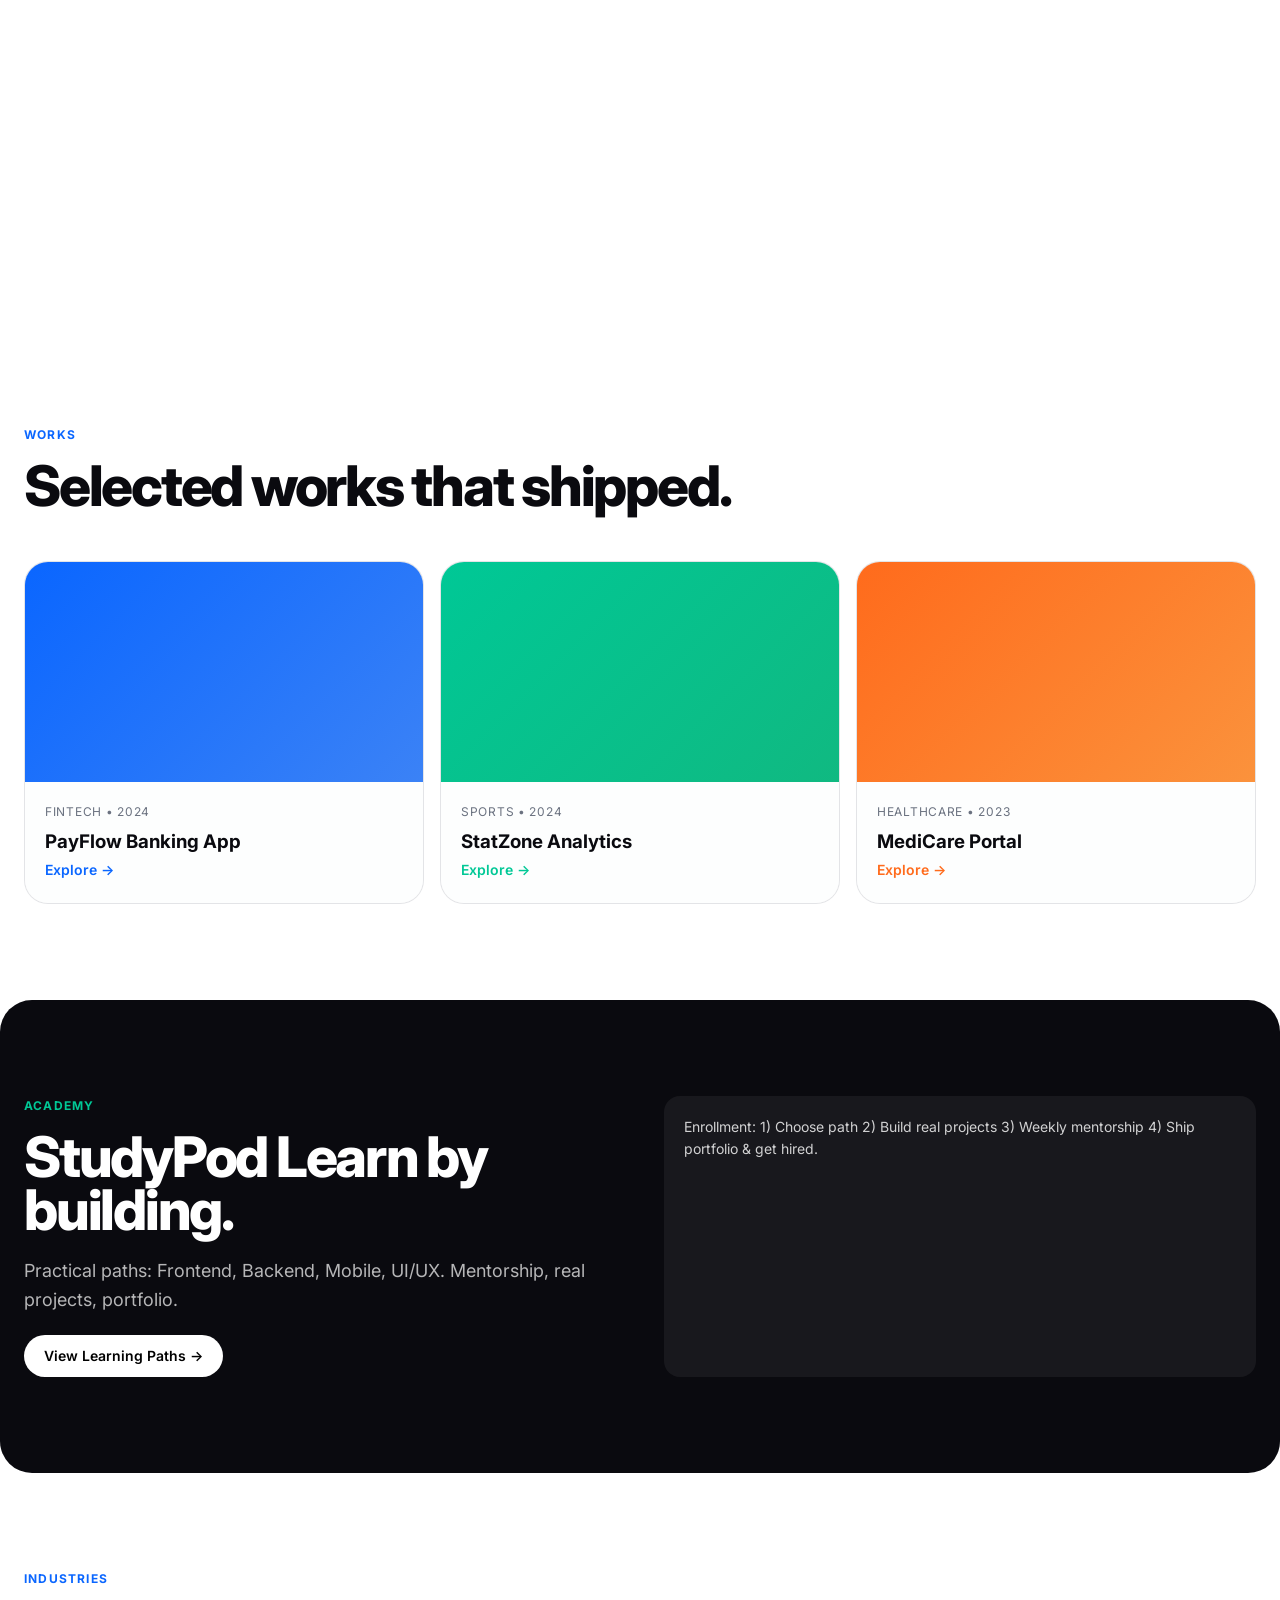
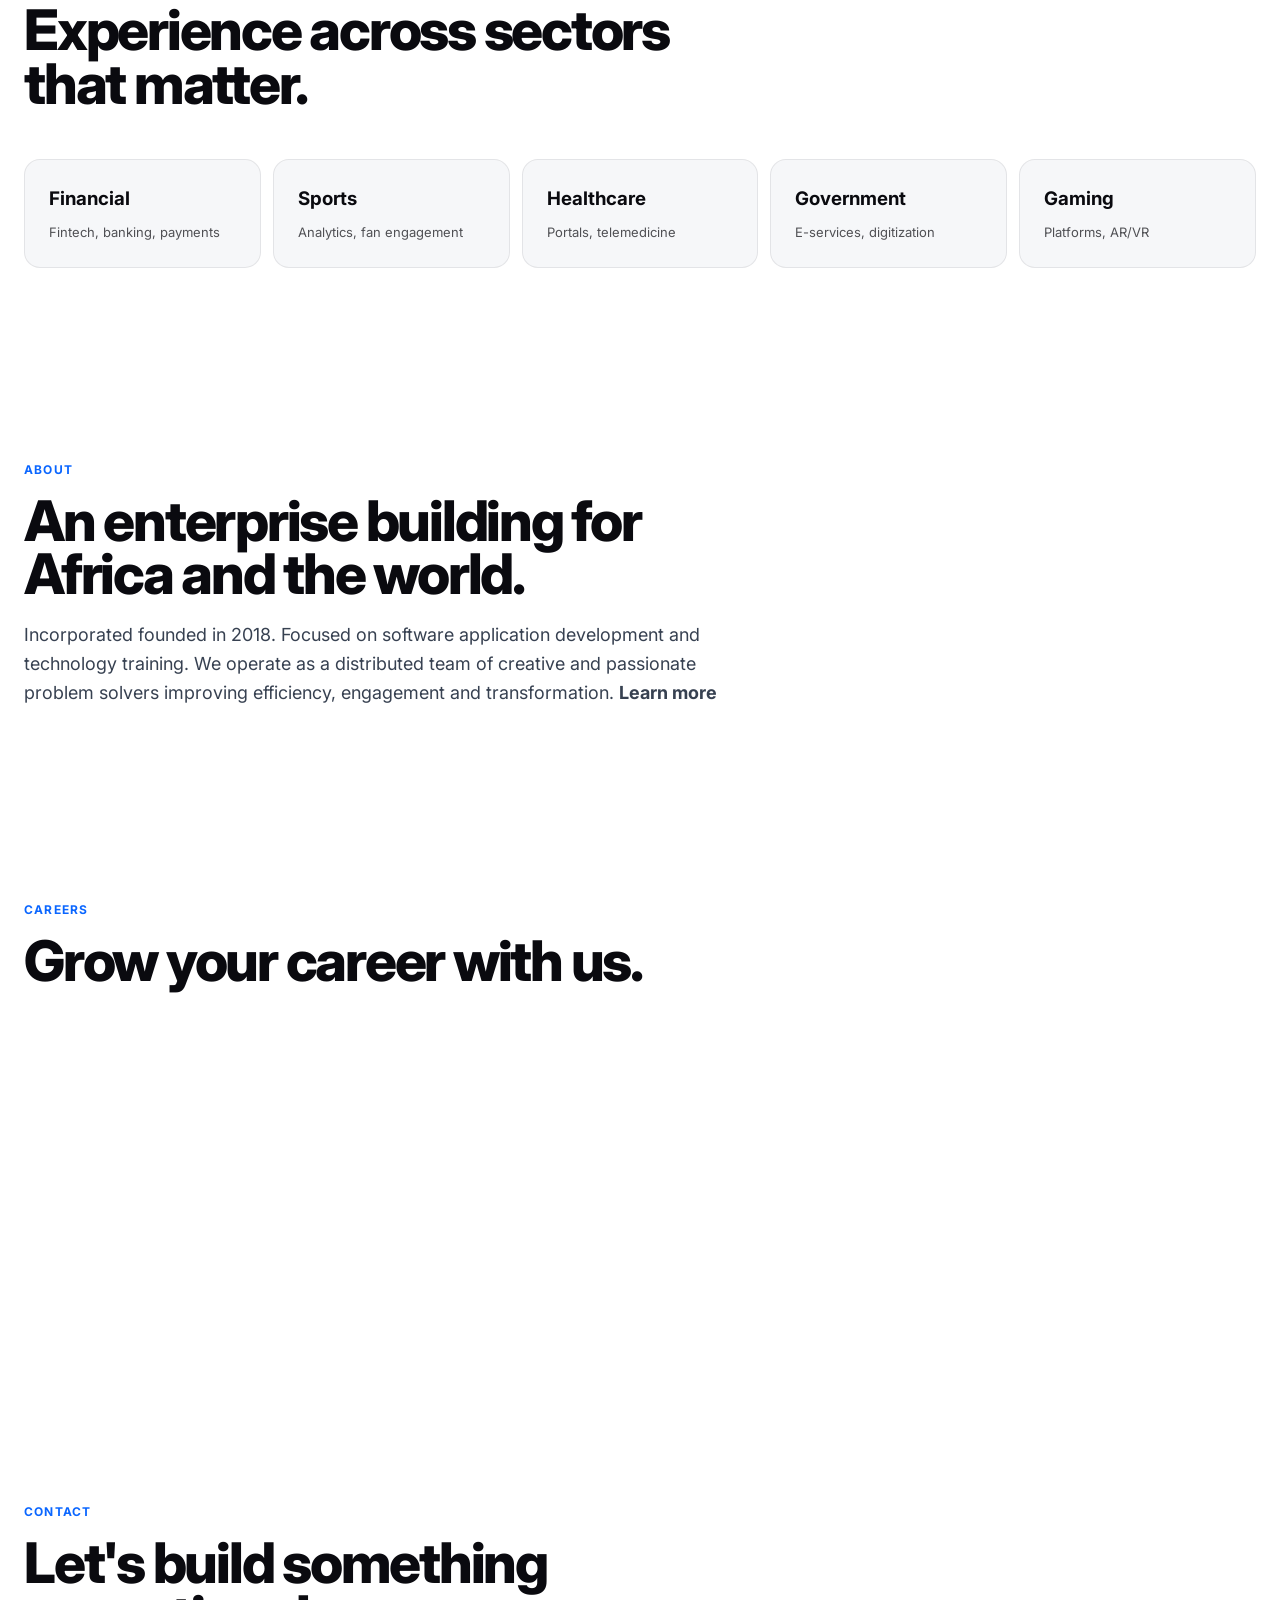
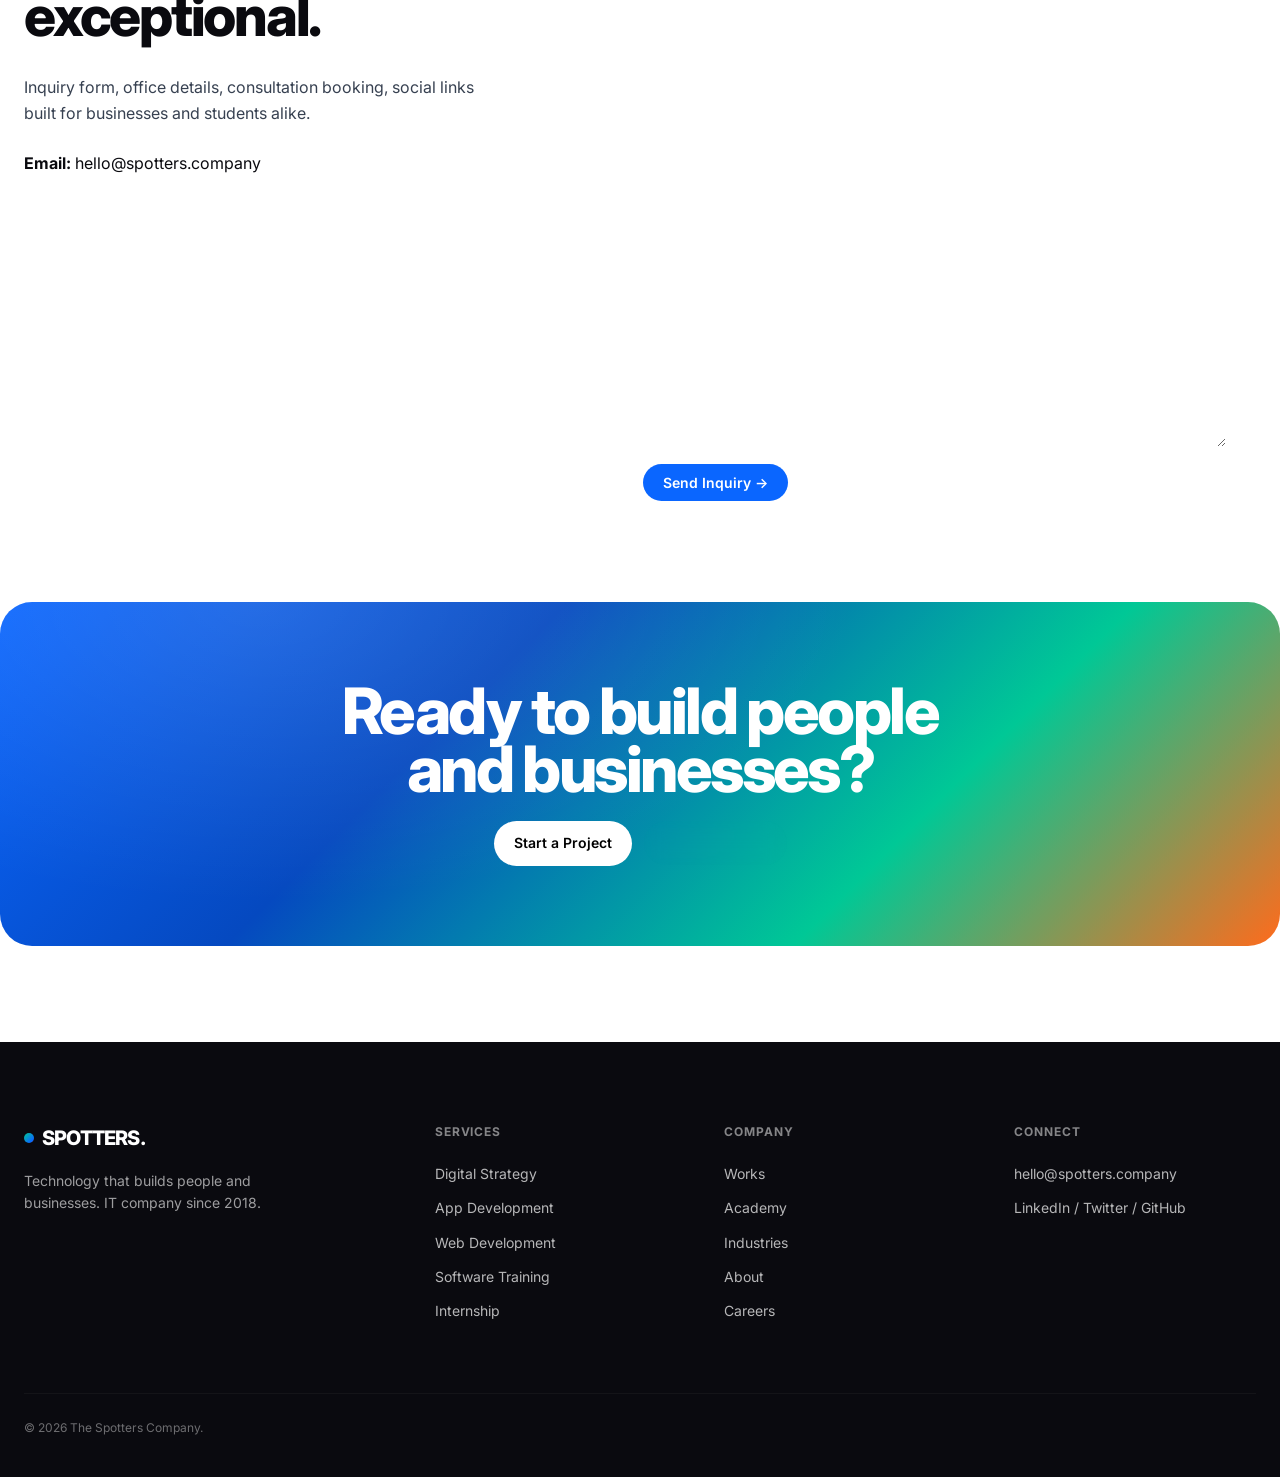
==== commit 236a0eb9: "upadate the pages and remove some other things" ====
--- a/index.html
+++ b/index.html
@@ -1,9 +1,10 @@
 <!DOCTYPE html>
 <html lang="en">
+
 <head>
   <meta charset="UTF-8">
   <meta name="viewport" content="width=device-width, initial-scale=1.0">
-  <title>The Spotters Company  Technology that builds people and businesses</title>
+  <title>The Spotters Company Technology that builds people and businesses</title>
   <link rel="stylesheet" href="css/variables.css">
   <link rel="stylesheet" href="css/global.css">
   <link rel="stylesheet" href="css/home.css">
@@ -31,7 +32,7 @@
             <a href="pages/digital-strategy.html">Digital Strategy</a>
             <a href="pages/app-development.html">App Development</a>
             <a href="pages/web-development.html">Web Development</a>
-            <a href="pages/software-training.html">StudyPod</a>
+            <a href="pages/software-training.html">Software Training</a>
             <a href="pages/internship.html">Internship Program</a>
           </div>
         </div>
@@ -76,7 +77,7 @@
         <a class="drawer-sublink" href="pages/digital-strategy.html">Digital Strategy</a>
         <a class="drawer-sublink" href="pages/app-development.html">App Development</a>
         <a class="drawer-sublink" href="pages/web-development.html">Web Development</a>
-        <a class="drawer-sublink" href="pages/software-training.html">StudyPod Training</a>
+        <a class="drawer-sublink" href="pages/software-training.html">Software Training</a>
         <a class="drawer-sublink" href="pages/internship.html">Internship Program</a>
       </div>
     </div>
@@ -301,7 +302,7 @@
         <h3>Digital Strategy</h3>
         <p>From audit to roadmap, we turn your vision into a measurable growth plan.</p><span
           style="color: var(--blue); font-weight:600; font-size:14px;">Explore →</span>
-      </a> 
+      </a>
       <a href="pages/app-development.html" class="card reveal" style="grid-column: span 4;">
         <div class="card-icon" style="background: var(--green-light); color: var(--green);">◑</div>
         <h3>App Development</h3>
@@ -316,7 +317,7 @@
       </a>
       <a href="pages/software-training.html" class="card reveal" style="grid-column: span 6;">
         <div class="card-icon" style="background: var(--blue-light); color: var(--blue);">◓</div>
-        <h3>Software Training  StudyPod</h3>
+        <h3>Software Training StudyPod</h3>
         <p>Learn by building. Frontend, Backend, Mobile, Design paths with mentorship.</p><span
           style="color: var(--blue); font-weight:600; font-size:14px;">Explore →</span>
       </a>
@@ -342,7 +343,7 @@
         </div>
         <div class="work-content">
           <div class="work-meta">Fintech • 2024</div>
-          <h3>PayFlow  Banking App</h3> 
+          <h3>PayFlow Banking App</h3>
           <span style="color: var(--blue); font-weight:600; font-size:14px;">Explore →</span>
         </div>
       </a>
@@ -352,7 +353,7 @@
         </div>
         <div class="work-content">
           <div class="work-meta">Sports • 2024</div>
-          <h3>StatZone  Analytics</h3>
+          <h3>StatZone Analytics</h3>
           <span style="color: var(--green); font-weight:600; font-size:14px;">Explore →</span>
         </div>
       </a>
@@ -362,7 +363,7 @@
         </div>
         <div class="work-content">
           <div class="work-meta">Healthcare • 2023</div>
-          <h3>MediCare  Portal</h3>
+          <h3>MediCare Portal</h3>
           <span style="color: var(--orange); font-weight:600; font-size:14px;">Explore →</span>
         </div>
       </a>
@@ -377,7 +378,7 @@
     <div style="display:grid; grid-template-columns:1fr 1fr; gap:48px;">
       <div>
         <div class="section-label reveal" style="color: var(--green);">Academy</div>
-        <h2 class="section-title reveal" style="color:white;">StudyPod  Learn by building.</h2>
+        <h2 class="section-title reveal" style="color:white;">StudyPod Learn by building.</h2>
         <p class="section-desc reveal" style="color: rgba(255,255,255,0.7);">Practical paths: Frontend, Backend, Mobile,
           UI/UX. Mentorship, real projects, portfolio.</p>
         <a class="btn-primary" style="background: white; color: black; margin-top:20px; display:inline-flex;"
@@ -425,10 +426,11 @@
        ==================================================================== -->
   <section class="section" id="about">
     <div class="section-label reveal">About</div>
-    <h2 class="section-title reveal">An indigenous Nigerian company building for Africa and the world.</h2>
-    <p class="section-desc reveal" style="max-width:720px;">Incorporated under the laws of the Federal Republic of
-      Nigeria, founded in 2018. Focused on software application development and technology training. We operate as a
-      distributed team of creative and passionate problem solvers improving efficiency, engagement and transformation. <strong><a href="./pages/about.html">Learn more</a></strong>
+    <h2 class="section-title reveal">An enterprise building for Africa and the world.</h2>
+    <p class="section-desc reveal" style="max-width:720px;">Incorporated founded in 2018. Focused on software
+      application development and technology training. We operate as a
+      distributed team of creative and passionate problem solvers improving efficiency, engagement and transformation.
+      <strong><a href="./pages/about.html">Learn more</a></strong>
     </p>
   </section>
 
@@ -449,7 +451,7 @@
       </a>
       <a href="./pages/careers.html#open-roles" class="card reveal">
         <h3>Project Manager</h3>
-        <p>Katsina / Remote • Full-time</p>
+        <p> Remote • Full-time</p>
       </a>
       <a href="./pages/careers.html#open-roles" class="card reveal">
         <h3>UI/UX Designer</h3>
@@ -466,11 +468,11 @@
     <h2 class="section-title reveal">Let's build something exceptional.</h2>
     <div class="contact-layout">
       <div class="contact-info reveal">
-        <p>Inquiry form, office details, consultation booking, social links — built for
+        <p>Inquiry form, office details, consultation booking, social links built for
           businesses and students alike.</p>
         <div class="contact-meta">
           <p><strong>Email:</strong> hello@spotters.company</p>
-          <p><strong>Location:</strong> Nigeria (Distributed) — Katsina, Lagos, Abuja</p>
+          <!-- <p><strong>Location:</strong> Nigeria (Distributed) Katsina, Lagos, Abuja</p> -->
         </div>
       </div>
       <form class="card contact-form reveal">
@@ -511,25 +513,30 @@
             <div class="logo-dot"></div>SPOTTERS.
           </div>
           <p style="opacity:0.6; font-size:14px; margin-top:16px; max-width:300px;">Technology that builds people and
-            businesses. Indigenous Nigerian IT company since 2018.</p>
+            businesses. IT company since 2018.</p>
         </div>
         <div>
-          <h4>Services</h4><a href="pages/digital-strategy.html">Digital Strategy</a><a
-            href="pages/app-development.html">App Development</a><a href="pages/web-development.html">Web
-            Development</a><a href="pages/software-training.html">Software Training</a><a
-            href="pages/internship.html">Internship</a>
+          <h4>Services</h4>
+          <a href="pages/digital-strategy.html">Digital Strategy</a>
+          <a href="pages/app-development.html">App Development</a>
+          <a href="pages/web-development.html">Web Development</a>
+          <a href="pages/software-training.html">Software Training</a>
+          <a href="pages/internship.html">Internship</a>
         </div>
         <div>
           <h4>Company</h4><a href="#works">Works</a><a href="#academy">Academy</a><a href="#industries">Industries</a><a
             href="#about">About</a><a href="#careers">Careers</a>
         </div>
         <div>
-          <h4>Connect</h4><a>hello@spotters.company</a><a>Katsina, Nigeria</a><a>LinkedIn / Twitter / GitHub</a>
+          <h4>Connect</h4>
+          <a>hello@spotters.company</a>
+          <!-- <a>Katsina, Nigeria</a> -->
+          <a>LinkedIn / Twitter / GitHub</a>
         </div>
       </div>
       <p
         style="margin-top:64px; opacity:0.4; font-size:12px; border-top:1px solid rgba(255,255,255,0.1); padding-top:24px;">
-        © 2026 The Spotters Company. Incorporated under the laws of the Federal Republic of Nigeria.</p>
+        © 2026 The Spotters Company.</p>
     </div>
   </footer>
 
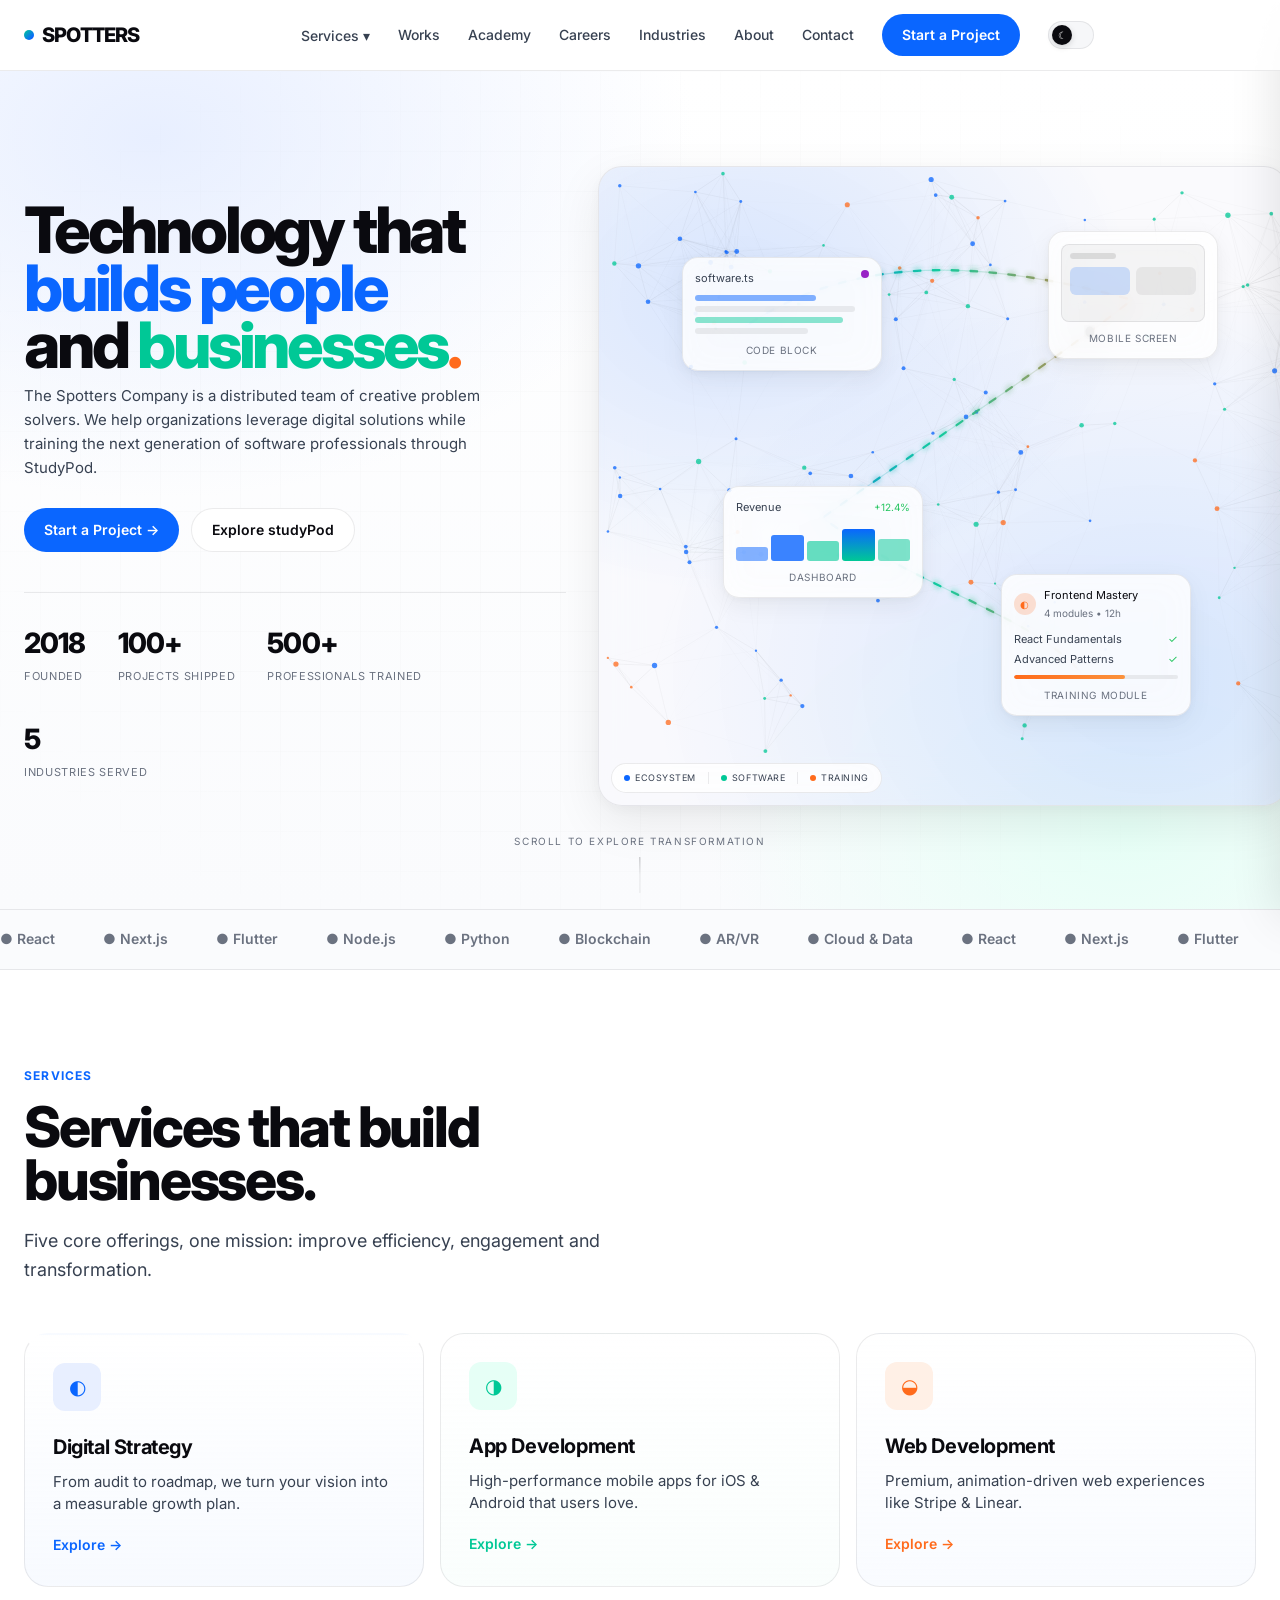
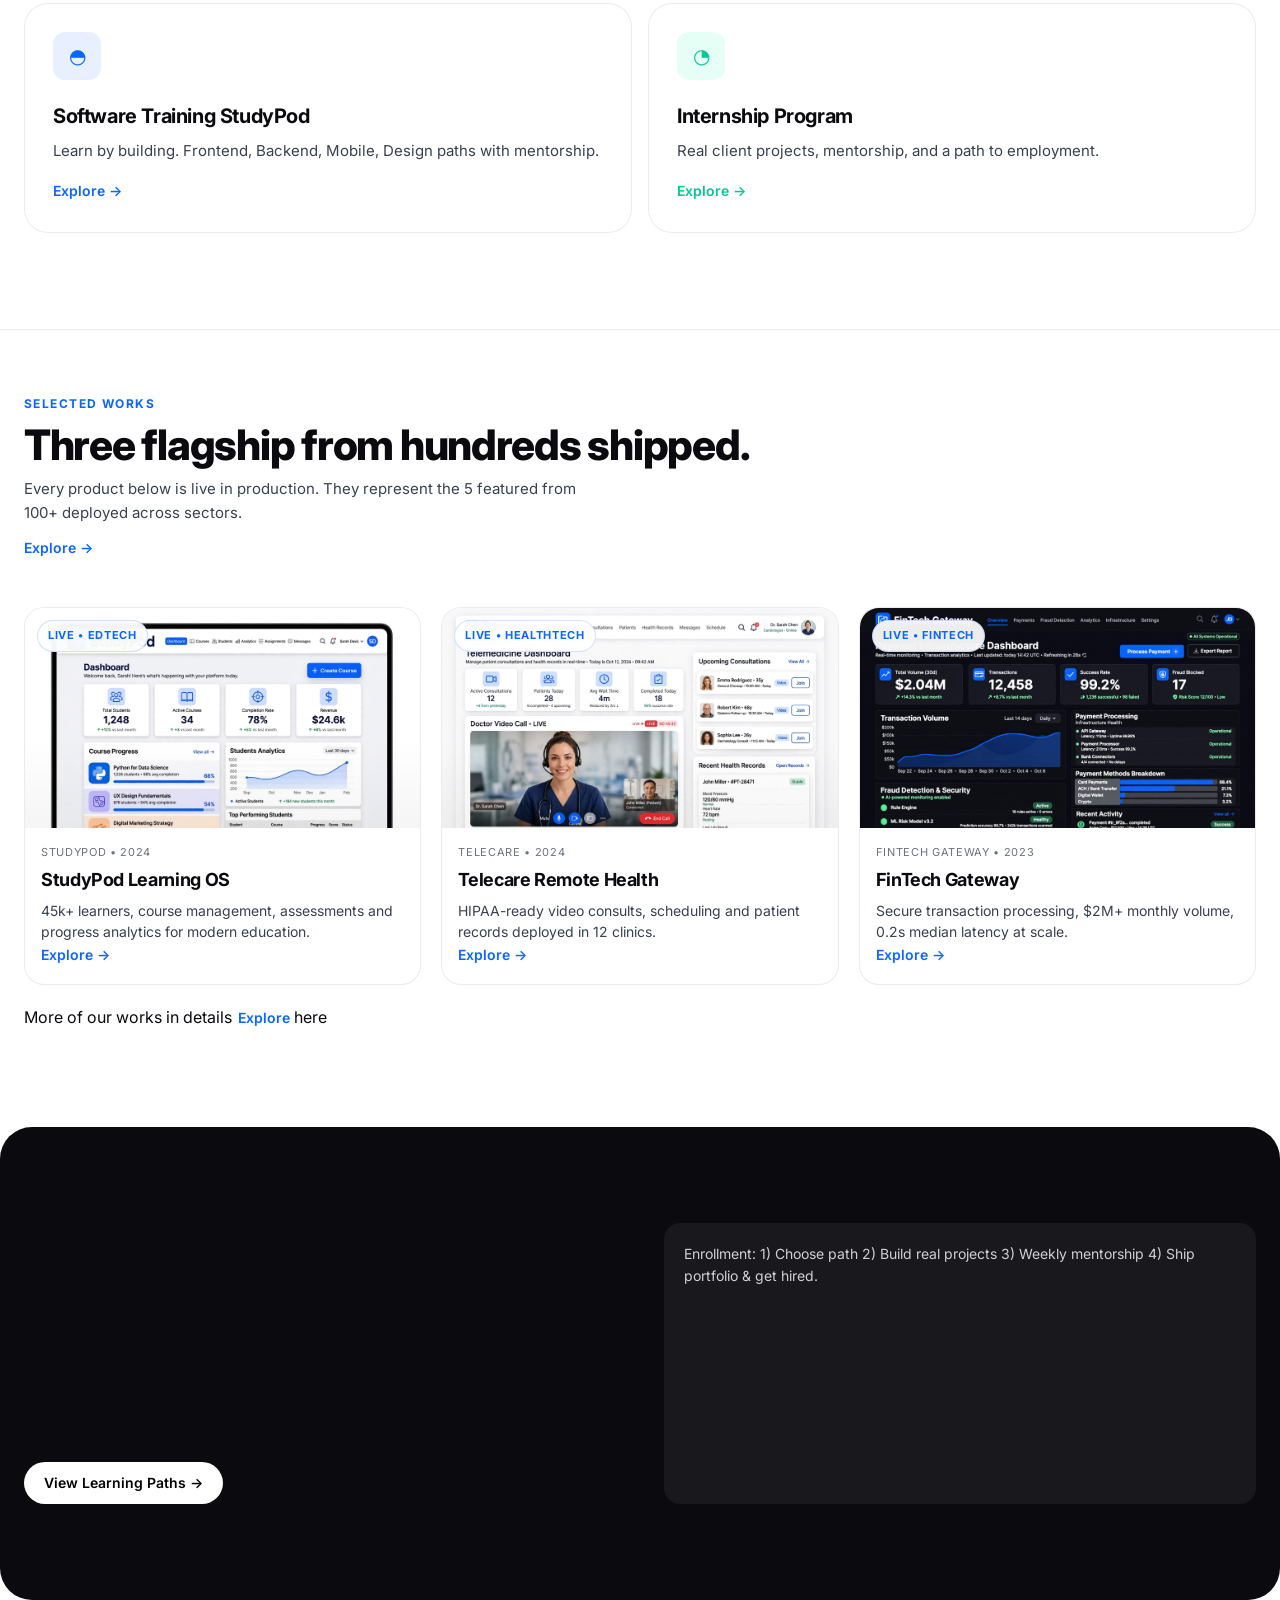
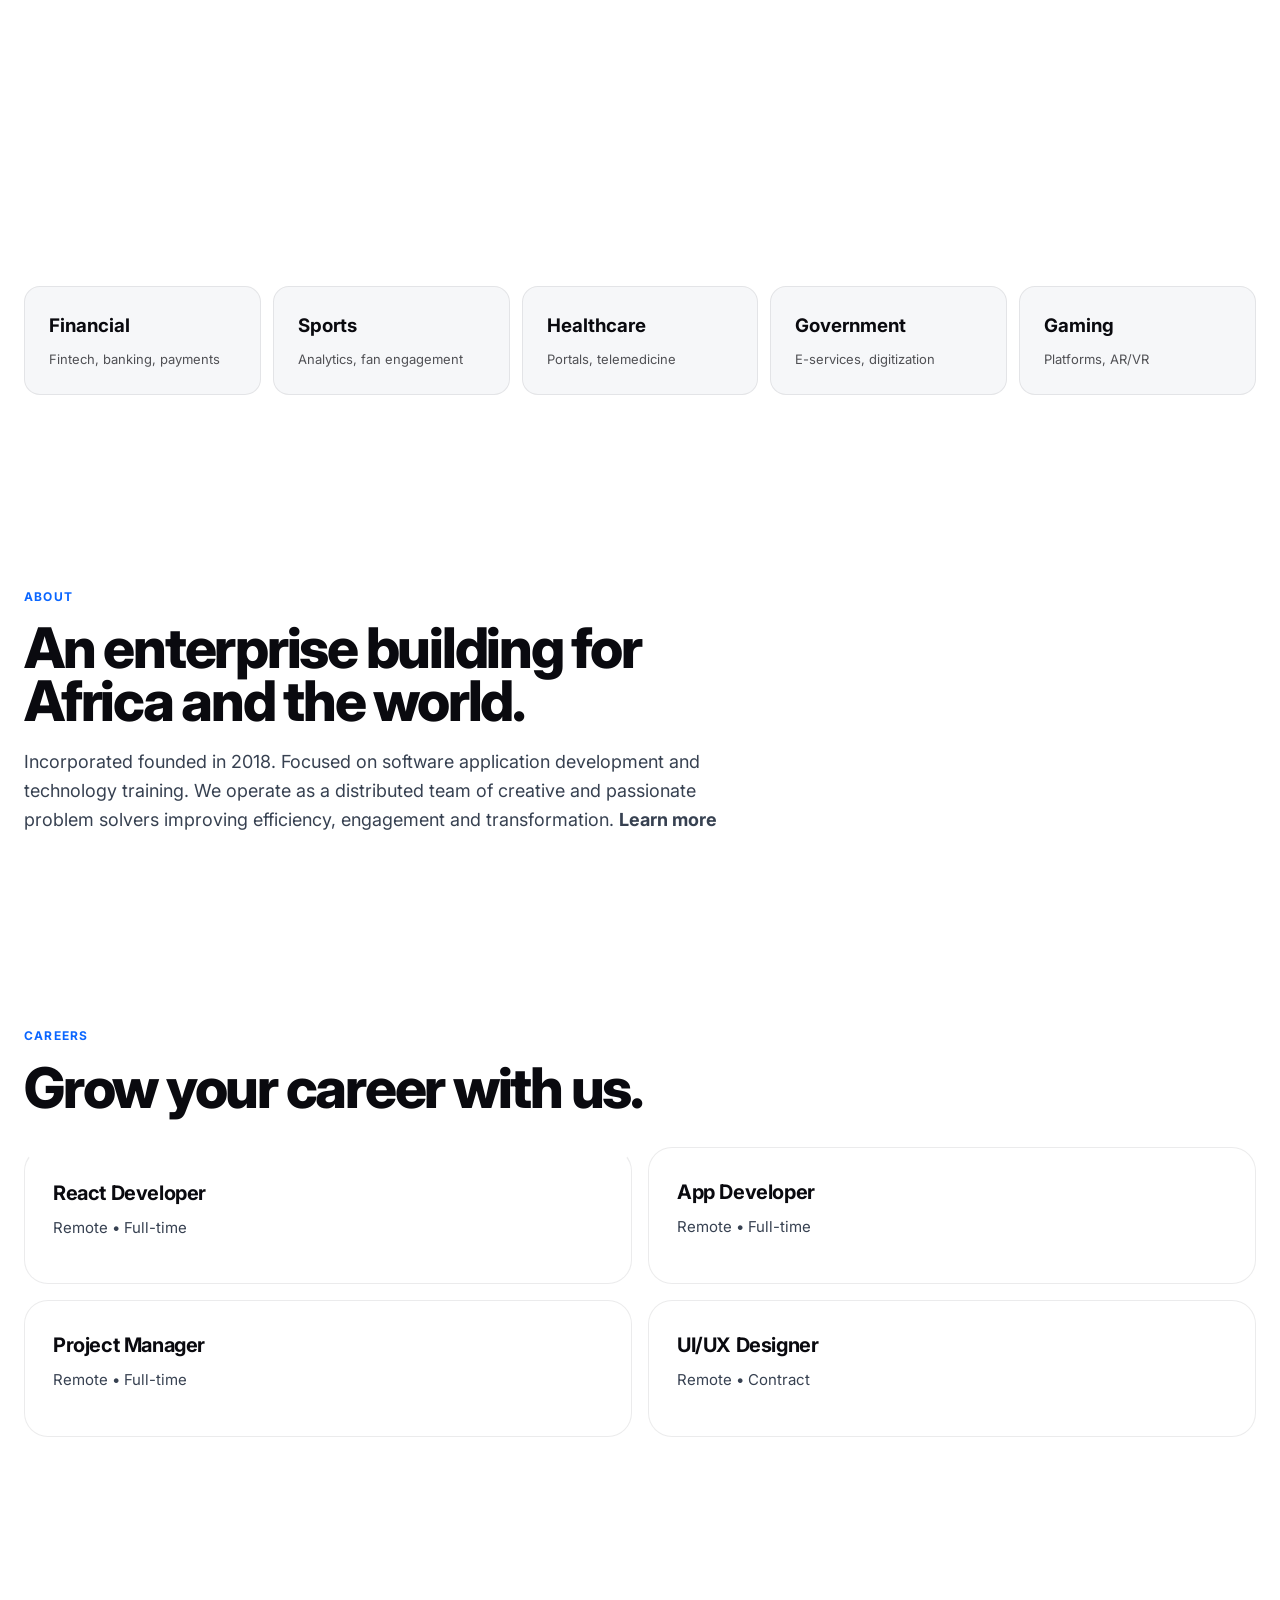
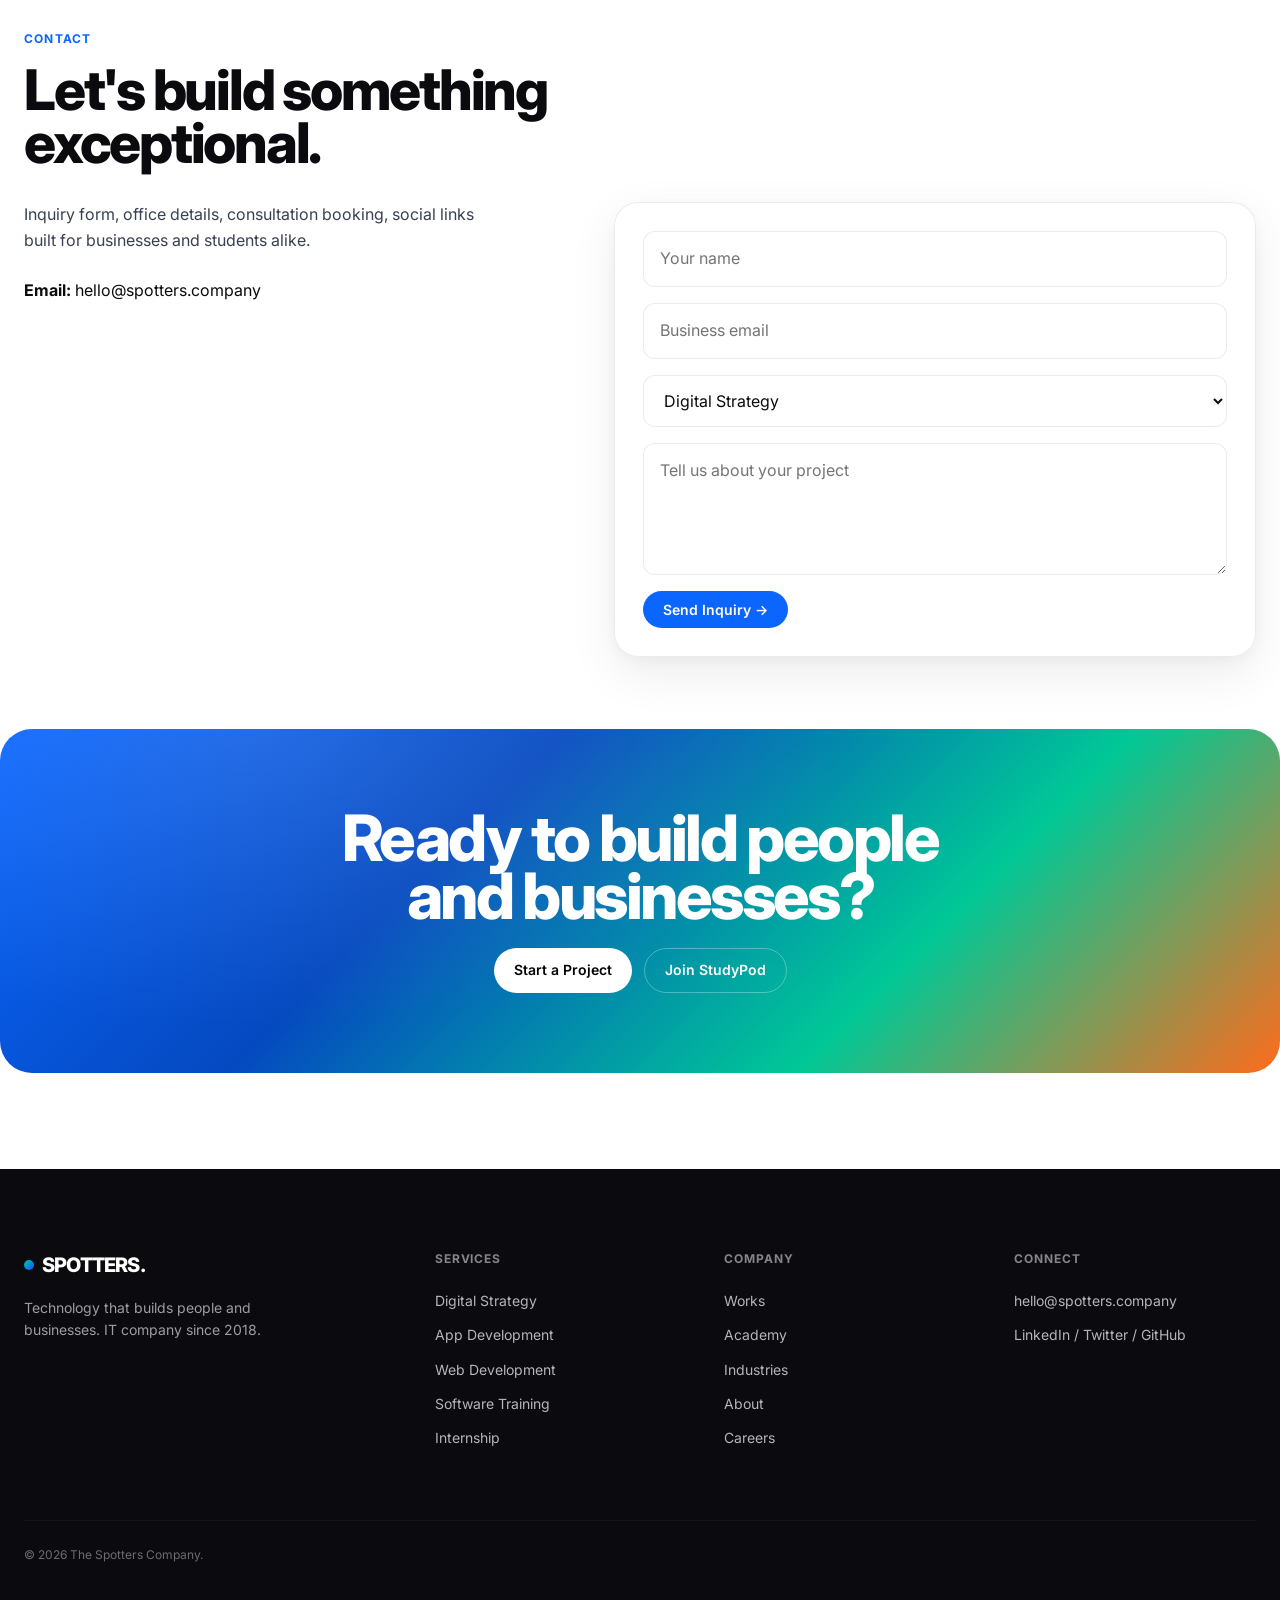
==== commit ae42c3d6: "update the works page adding it css and js" ====
--- a/index.html
+++ b/index.html
@@ -333,7 +333,66 @@
   <!-- ====================================================================
        WORKS - Featured projects
        ==================================================================== -->
-  <section class="section" id="works">
+  <section class="works-section" id="selected-works">
+    <div style="display:flex; flex-direction:column; gap:12px;">
+      <div style="font-size:12px; font-weight:700; letter-spacing:0.12em; text-transform:uppercase; color:var(--blue);">
+        Selected Works</div>
+      <h2
+        style="font-size:clamp(28px, 4vw, 42px); font-weight:800; letter-spacing:-0.03em; line-height:0.95; color:var(--text);">
+        Three flagship from hundreds shipped.</h2>
+      <p style="font-size:15px; color:var(--muted); max-width:560px; line-height:1.6;">
+        Every product below is live in production. They represent the 5 featured from 100+ deployed across sectors.</p><span
+          style="color: var(--blue); font-weight:600; font-size:14px;">Explore →</span>
+    </div>
+  
+    <div class="works-grid">
+      <!-- Work Card 1: StudyPod Learning OS -->
+      <div class="work-card">
+        <div class="work-media">
+          <img src="images/studypod.webp" alt="StudyPod dashboard mockup" loading="lazy">
+          <span class="work-badge">Live • EdTech</span>
+        </div>
+        <div class="work-content">
+          <div class="work-meta">StudyPod • 2024</div>
+          <h3>StudyPod Learning OS</h3>
+          <p>45k+ learners, course management, assessments and progress analytics for modern education.</p>
+          <span style="color: var(--blue); font-weight:600; font-size:14px;">Explore →</span>
+        </div>
+      </div>
+  
+      <!-- Work Card 2: Telecare Remote Health -->
+      <div class="work-card">
+        <div class="work-media">
+          <img src="images/telecare.webp" alt="Telecare dashboard UI" loading="lazy">
+          <span class="work-badge">Live • HealthTech</span>
+        </div>
+        <div class="work-content">
+          <div class="work-meta">Telecare • 2024</div>
+          <h3>Telecare Remote Health</h3>
+          <p>HIPAA-ready video consults, scheduling and patient records deployed in 12 clinics.</p>
+          <span style="color: var(--blue); font-weight:600; font-size:14px;">Explore →</span>
+        </div>
+      </div>
+  
+      <!-- Work Card 3: FinTech Gateway -->
+      <div class="work-card">
+        <div class="work-media">
+          <img src="images/fintech.webp" alt="Fintech gateway dashboard" loading="lazy">
+          <span class="work-badge">Live • FinTech</span>
+        </div>
+        <div class="work-content">
+          <div class="work-meta">FinTech Gateway • 2023</div>
+          <h3>FinTech Gateway</h3>
+          <p>Secure transaction processing, $2M+ monthly volume, 0.2s median latency at scale.</p>
+          <span style="color: var(--blue); font-weight:600; font-size:14px;">Explore →</span>
+        </div>
+      </div>
+      <p>More of our works in details<span style="color: var(--blue); font-weight:600; font-size:14px; margin-left: 6px;">Explore</span> here</p>
+    </div>
+  </section>
+
+
+  <!-- <section class="section" id="works">
     <div class="section-label reveal">Works</div>
     <h2 class="section-title reveal">Selected works that shipped.</h2>
     <div class="works-grid">
@@ -368,7 +427,7 @@
         </div>
       </a>
     </div>
-  </section>
+  </section> -->
 
   <!-- ====================================================================
        ACADEMY - StudyPod training
--- a/css/global.css
+++ b/css/global.css
@@ -145,6 +145,10 @@
   color: #374151;
   max-width: 480px;
 }
+
+/* [data-theme="dark"] .works-hero .hero-content p {
+  color: rgba(255, 255, 255, 0.68);
+} */
 
 /* .hero-content h1 em {
   font-style: normal;
--- a/css/home.css
+++ b/css/home.css
@@ -494,7 +494,133 @@
 }
 
 /* Works grid */
+.works-section {
+  background: var(--bg);
+  max-width: 1280px;
+  margin: 0 auto;
+  padding: 64px 24px 96px;
+  border-top: 1px solid var(--border);
+}
+
 .works-grid {
+  display: grid;
+  grid-template-columns: repeat(3, 1fr);
+  gap: 20px;
+  margin-top: 48px;
+}
+
+.work-card {
+  background: var(--card-bg, rgba(255, 255, 255, 0.84));
+  border: 1px solid var(--border);
+  border-radius: 20px;
+  overflow: hidden;
+  transition: all 0.5s cubic-bezier(0.16, 1, 0.3, 1);
+  backdrop-filter: blur(12px);
+  position: relative;
+}
+
+.work-card::before {
+  content: '';
+  position: absolute;
+  top: 0;
+  left: 0;
+  right: 0;
+  height: 2px;
+  background: linear-gradient(90deg, var(--blue), #7C3AED);
+  opacity: 0;
+  transition: opacity 0.4s ease;
+  z-index: 2;
+}
+
+.work-card:hover::before {
+  opacity: 1;
+}
+
+.work-card:hover {
+  transform: translateY(-4px);
+  box-shadow: 0 16px 48px rgba(10, 10, 15, 0.08);
+  border-color: rgba(10, 102, 255, 0.18);
+}
+
+.work-media {
+  height: 220px;
+  position: relative;
+  overflow: hidden;
+  background: var(--ghost);
+}
+
+.work-media img {
+  width: 100%;
+  height: 100%;
+  object-fit: cover;
+  object-position: top center;
+  transition: transform 0.8s ease;
+  display: block;
+}
+
+.work-card:hover .work-media img {
+  transform: scale(1.05);
+}
+
+.work-media::after {
+  content: '';
+  position: absolute;
+  inset: 0;
+  background: linear-gradient(180deg, transparent 60%, rgba(0, 0, 0, 0.04));
+  pointer-events: none;
+}
+
+[data-theme="dark"] .work-media::after {
+  background: linear-gradient(180deg, transparent 60%, rgba(0, 0, 0, 0.2));
+}
+
+.work-badge {
+  position: absolute;
+  top: 12px;
+  left: 12px;
+  background: rgba(255, 255, 255, 0.92);
+  backdrop-filter: blur(12px);
+  padding: 6px 10px;
+  border-radius: 9999px;
+  font-size: 11px;
+  font-weight: 700;
+  letter-spacing: 0.06em;
+  text-transform: uppercase;
+  color: var(--blue);
+  border: 1px solid rgba(10, 102, 255, 0.18);
+  z-index: 1;
+}
+
+.work-content {
+  padding: 16px;
+}
+
+.work-meta {
+  font-size: 11px;
+  color: var(--muted-2);
+  text-transform: uppercase;
+  letter-spacing: 0.06em;
+  margin-bottom: 4px;
+}
+
+.work-content h3 {
+  font-size: 18px;
+  font-weight: 700;
+  letter-spacing: -0.02em;
+  color: var(--text);
+}
+
+.work-content p {
+  font-size: 14px;
+  color: var(--muted);
+  margin-top: 6px;
+  line-height: 1.5;
+}
+
+
+
+
+/* .works-grid {
   display: grid;
   grid-template-columns: repeat(3, 1fr);
   gap: 16px;
@@ -542,6 +668,7 @@
   letter-spacing: 0.06em;
   margin-bottom: 6px;
 }
+ */
 
 /* Industries */
 .industries {
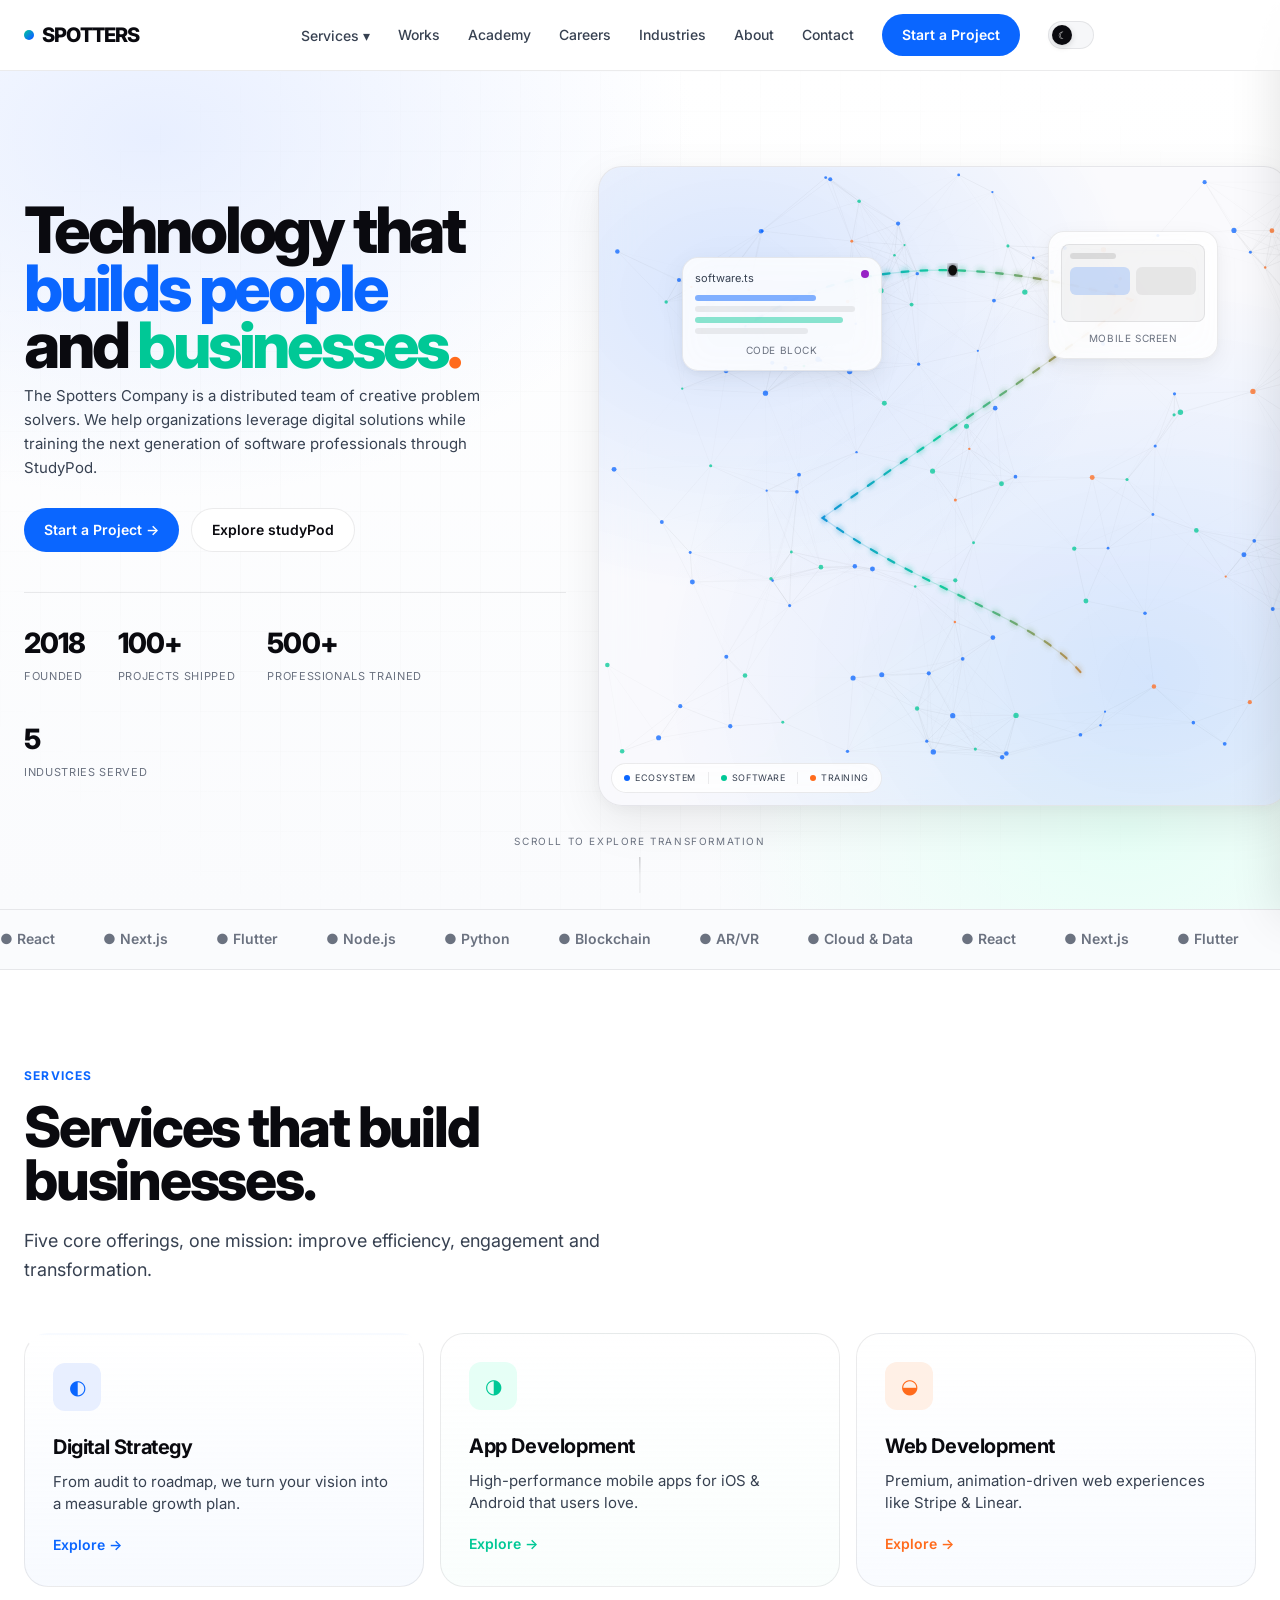
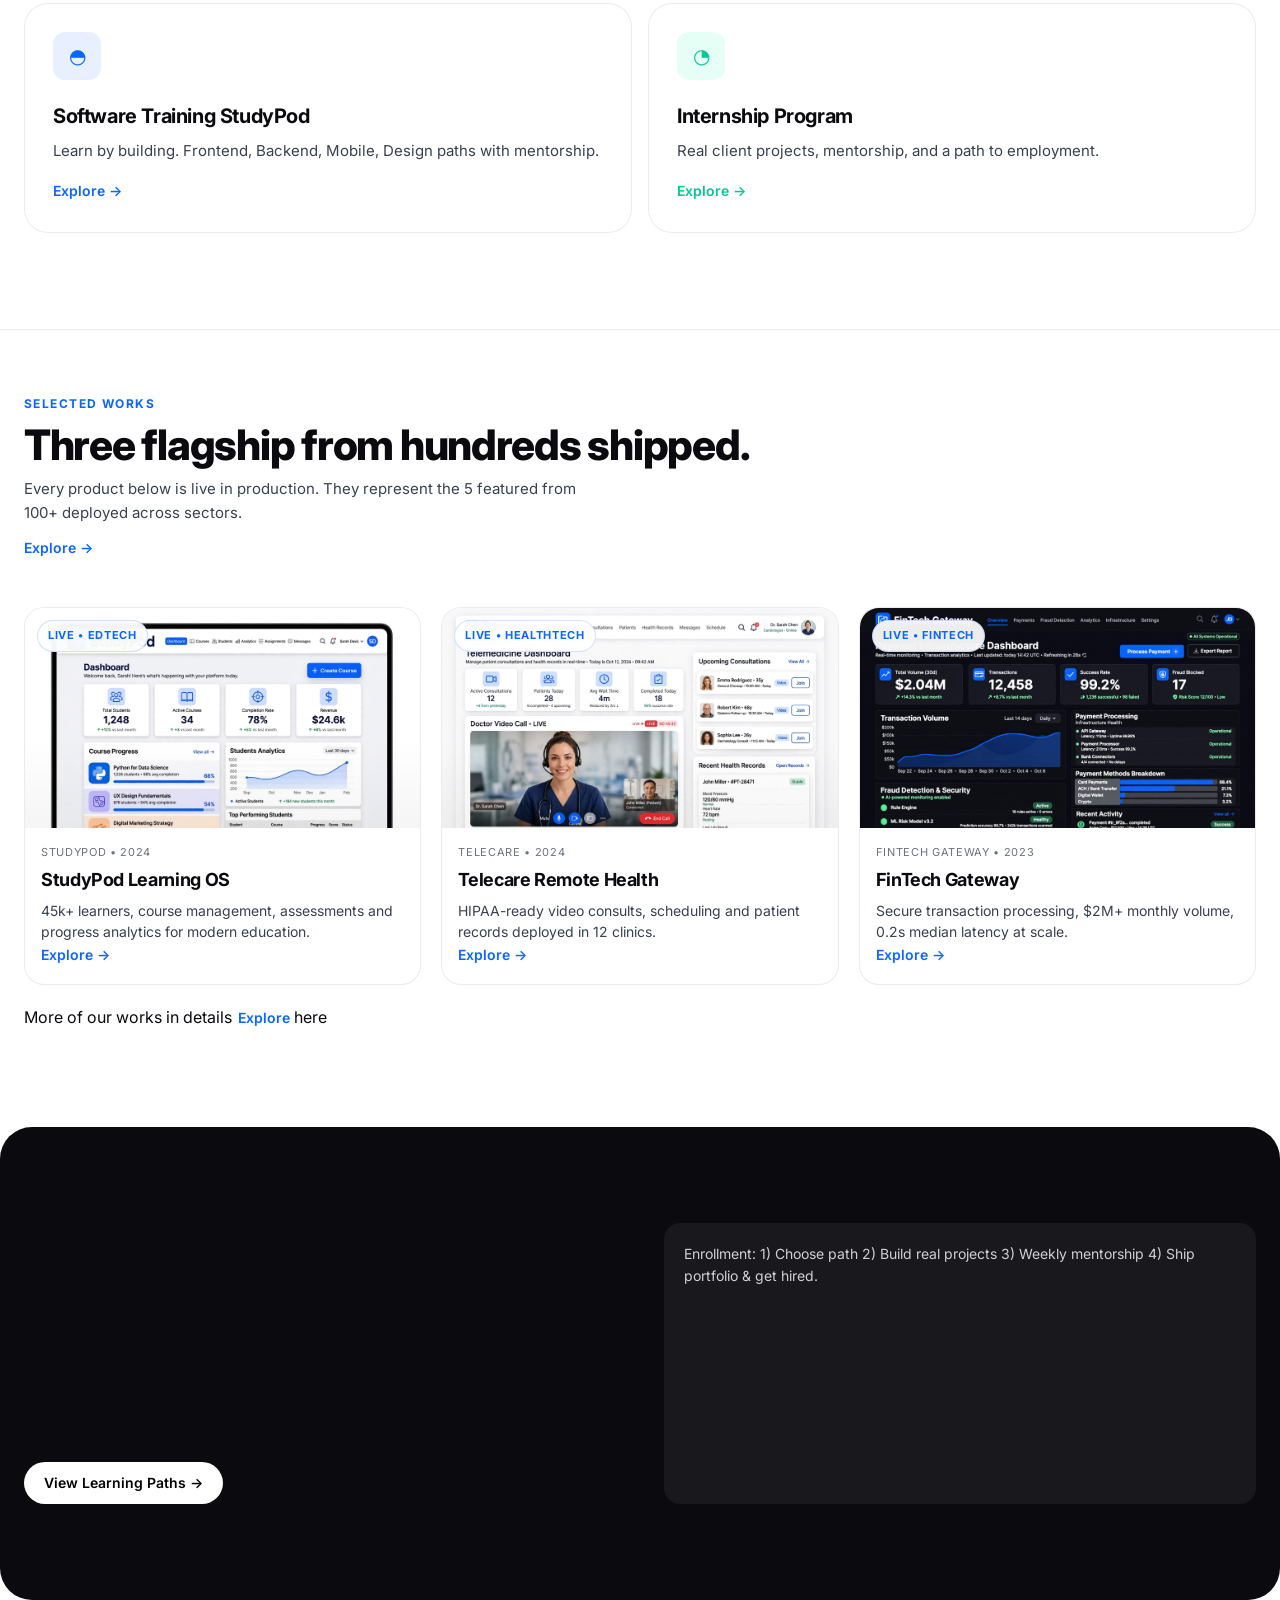
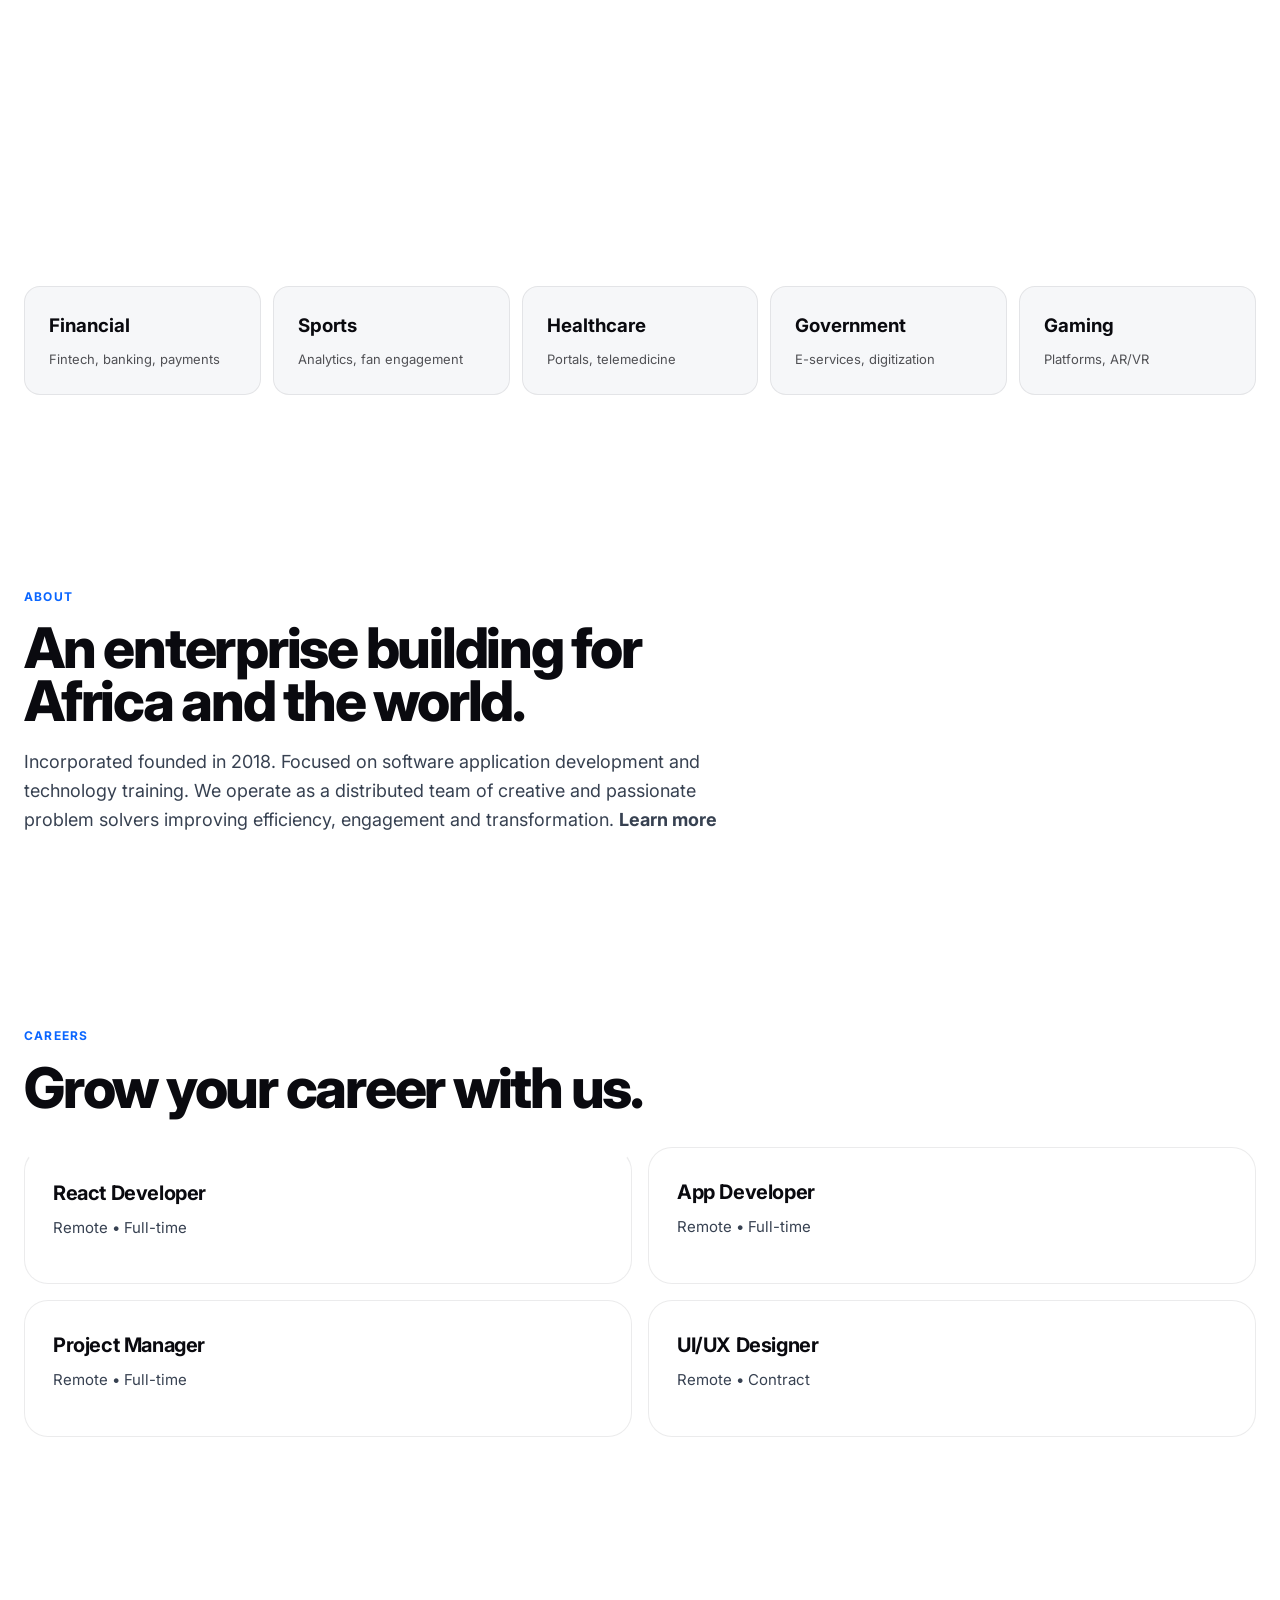
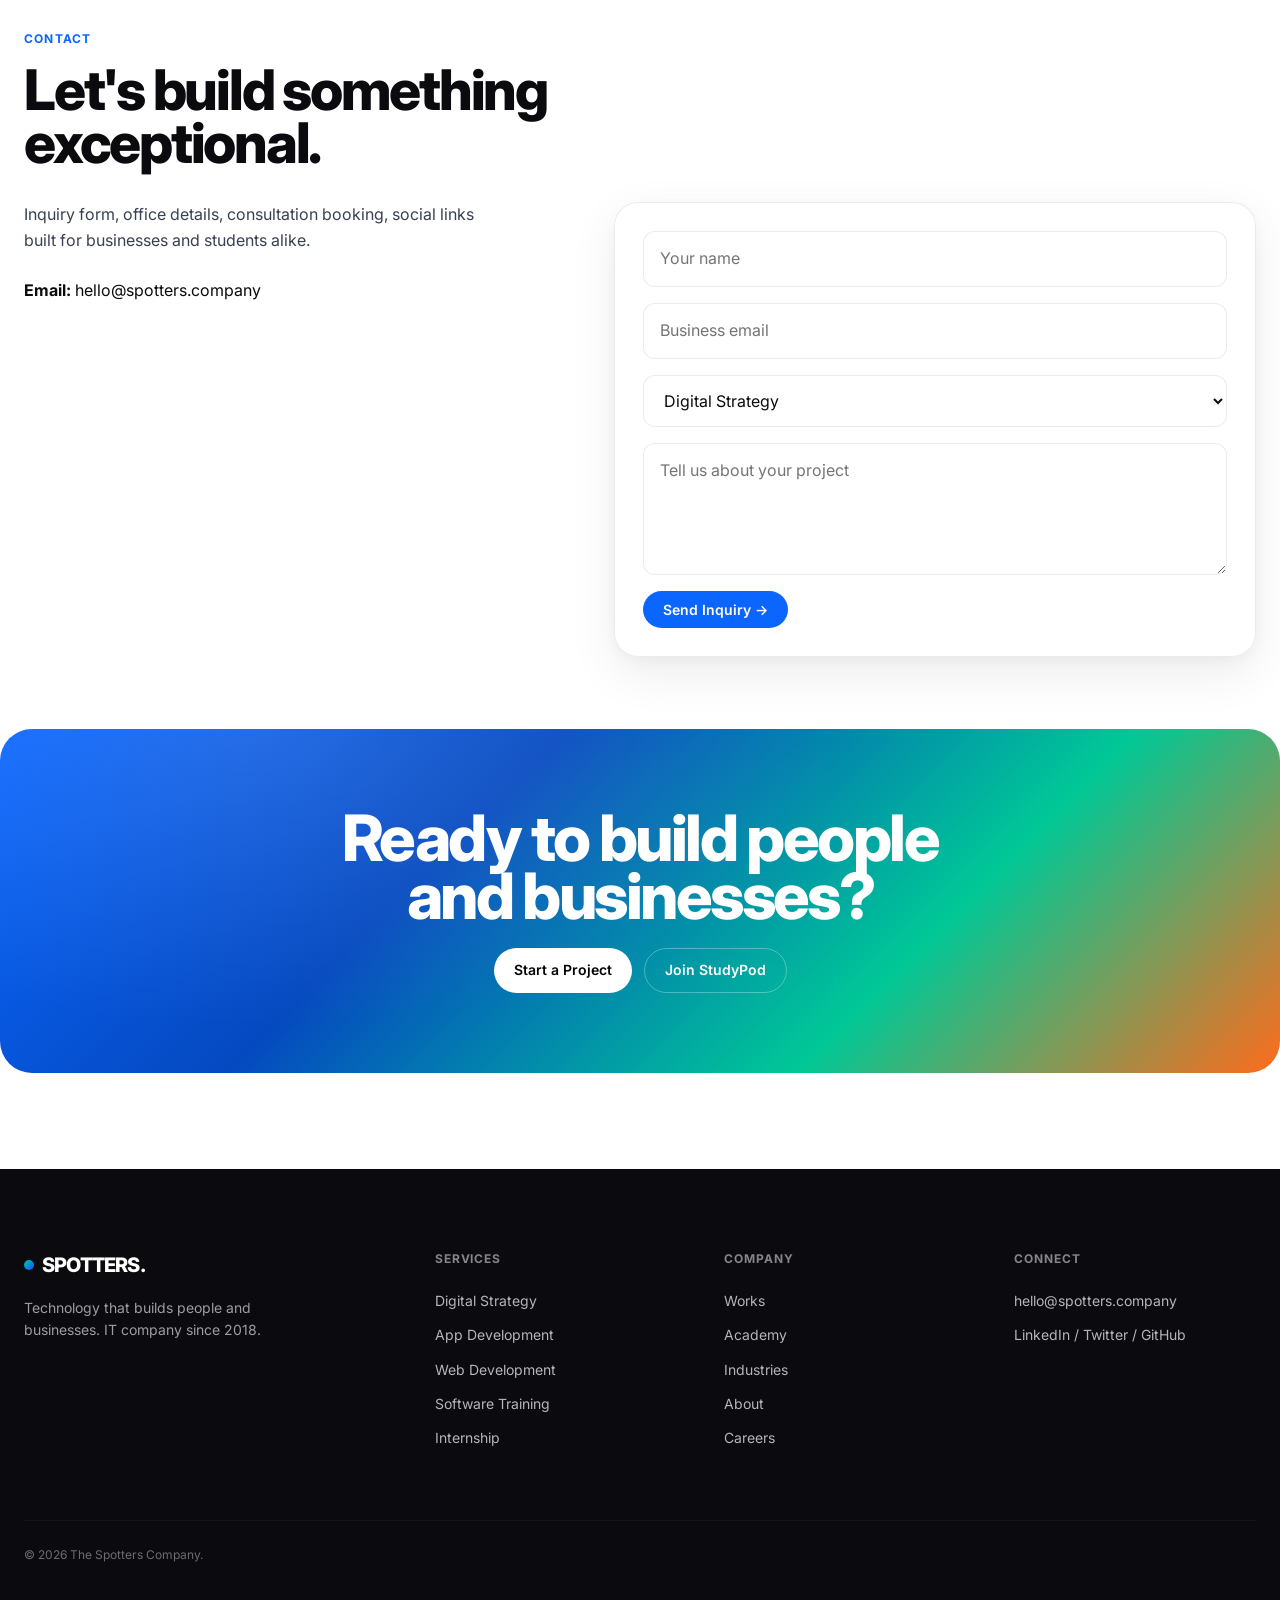
==== commit 2ad26710: "update the work-section on  home page" ====
--- a/index.html
+++ b/index.html
@@ -347,7 +347,7 @@
   
     <div class="works-grid">
       <!-- Work Card 1: StudyPod Learning OS -->
-      <div class="work-card">
+      <a href="pages/works.html#work-stduypod" class="work-card">
         <div class="work-media">
           <img src="images/studypod.webp" alt="StudyPod dashboard mockup" loading="lazy">
           <span class="work-badge">Live • EdTech</span>
@@ -358,7 +358,7 @@
           <p>45k+ learners, course management, assessments and progress analytics for modern education.</p>
           <span style="color: var(--blue); font-weight:600; font-size:14px;">Explore →</span>
         </div>
-      </div>
+      </a>
   
       <!-- Work Card 2: Telecare Remote Health -->
       <div class="work-card">
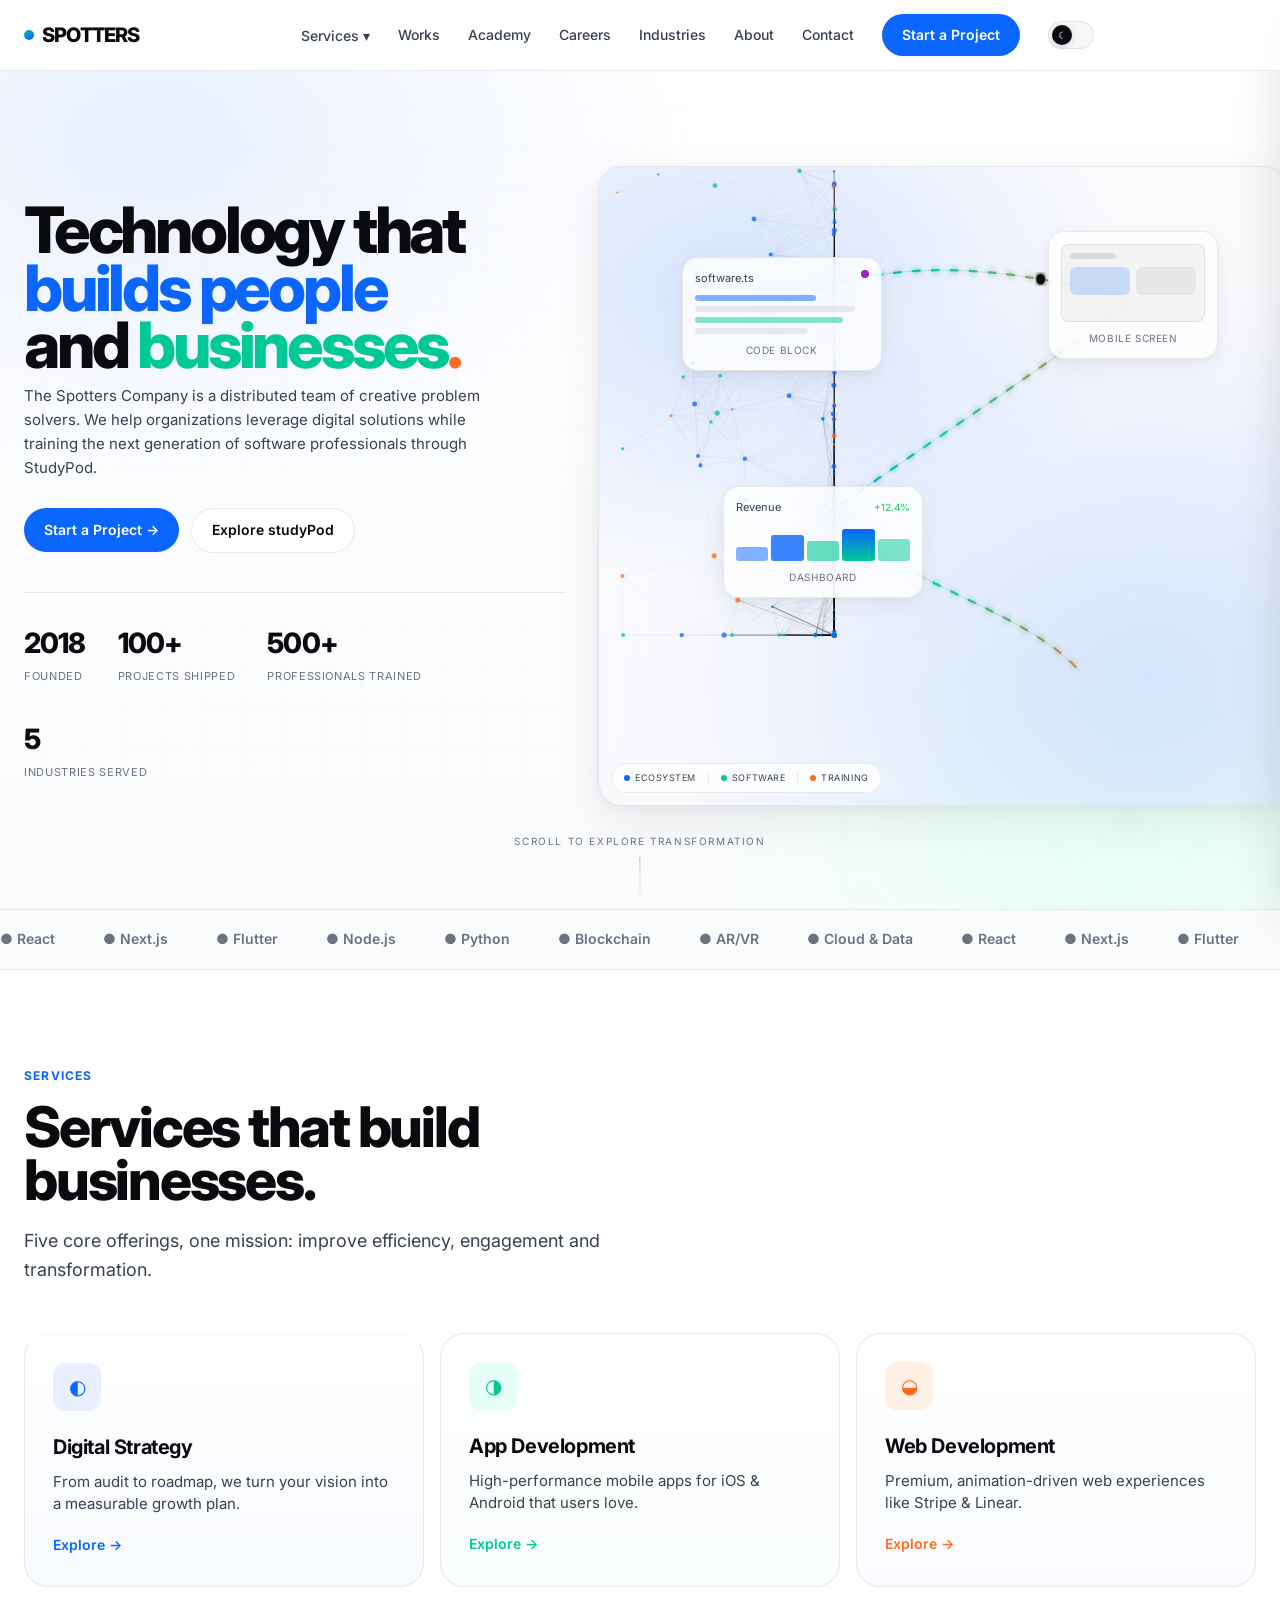
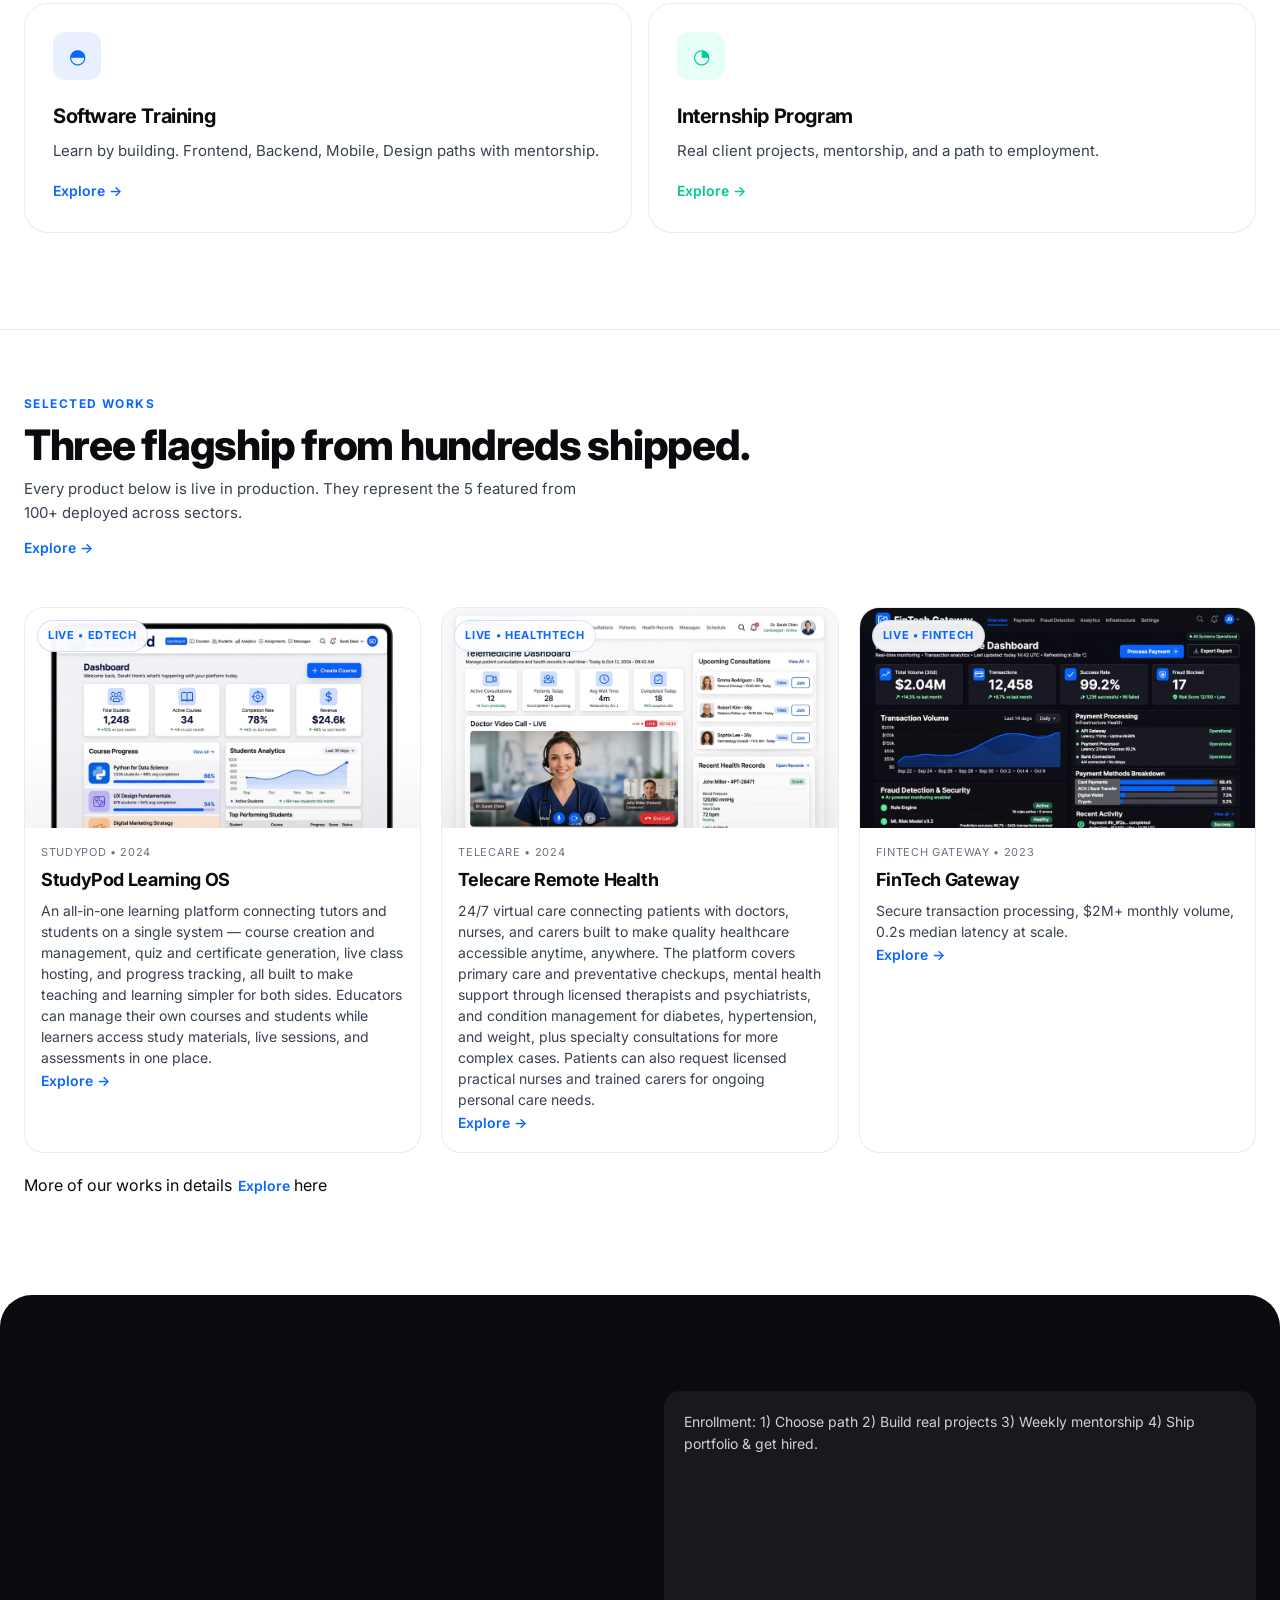
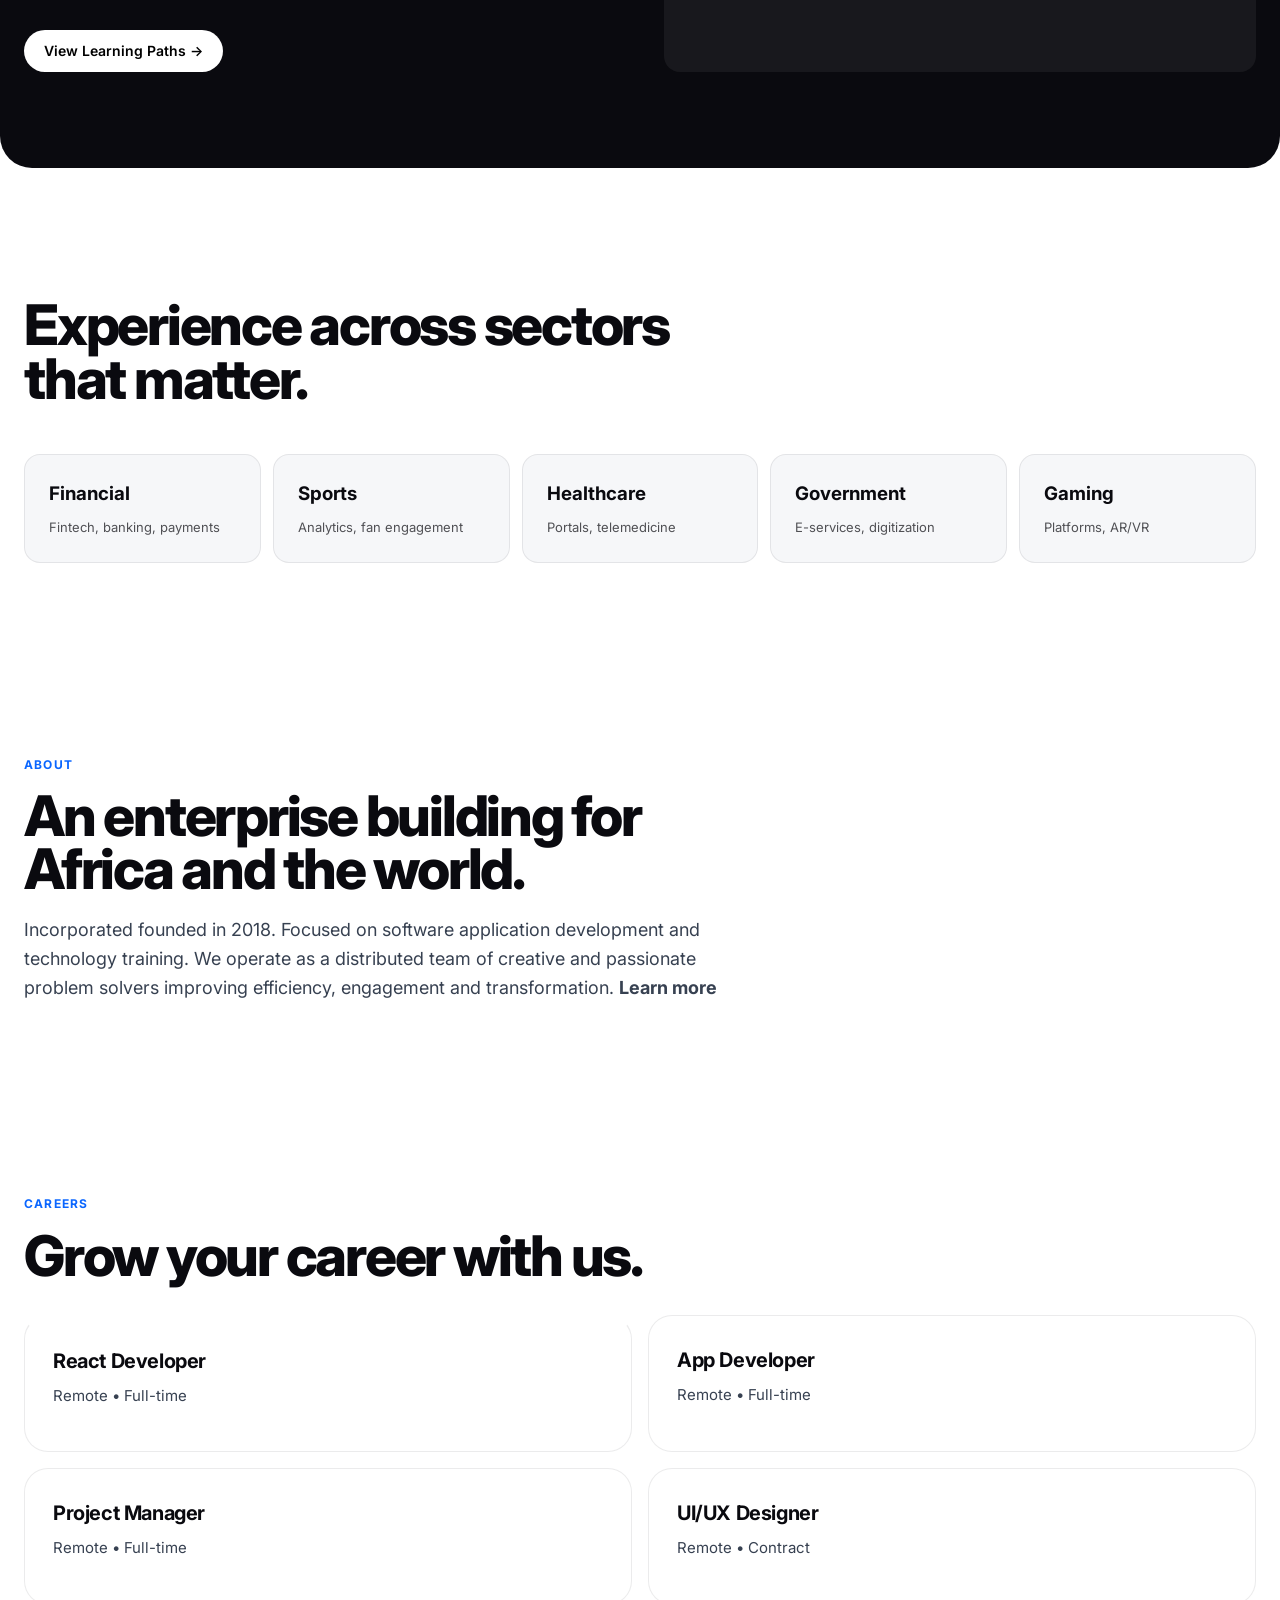
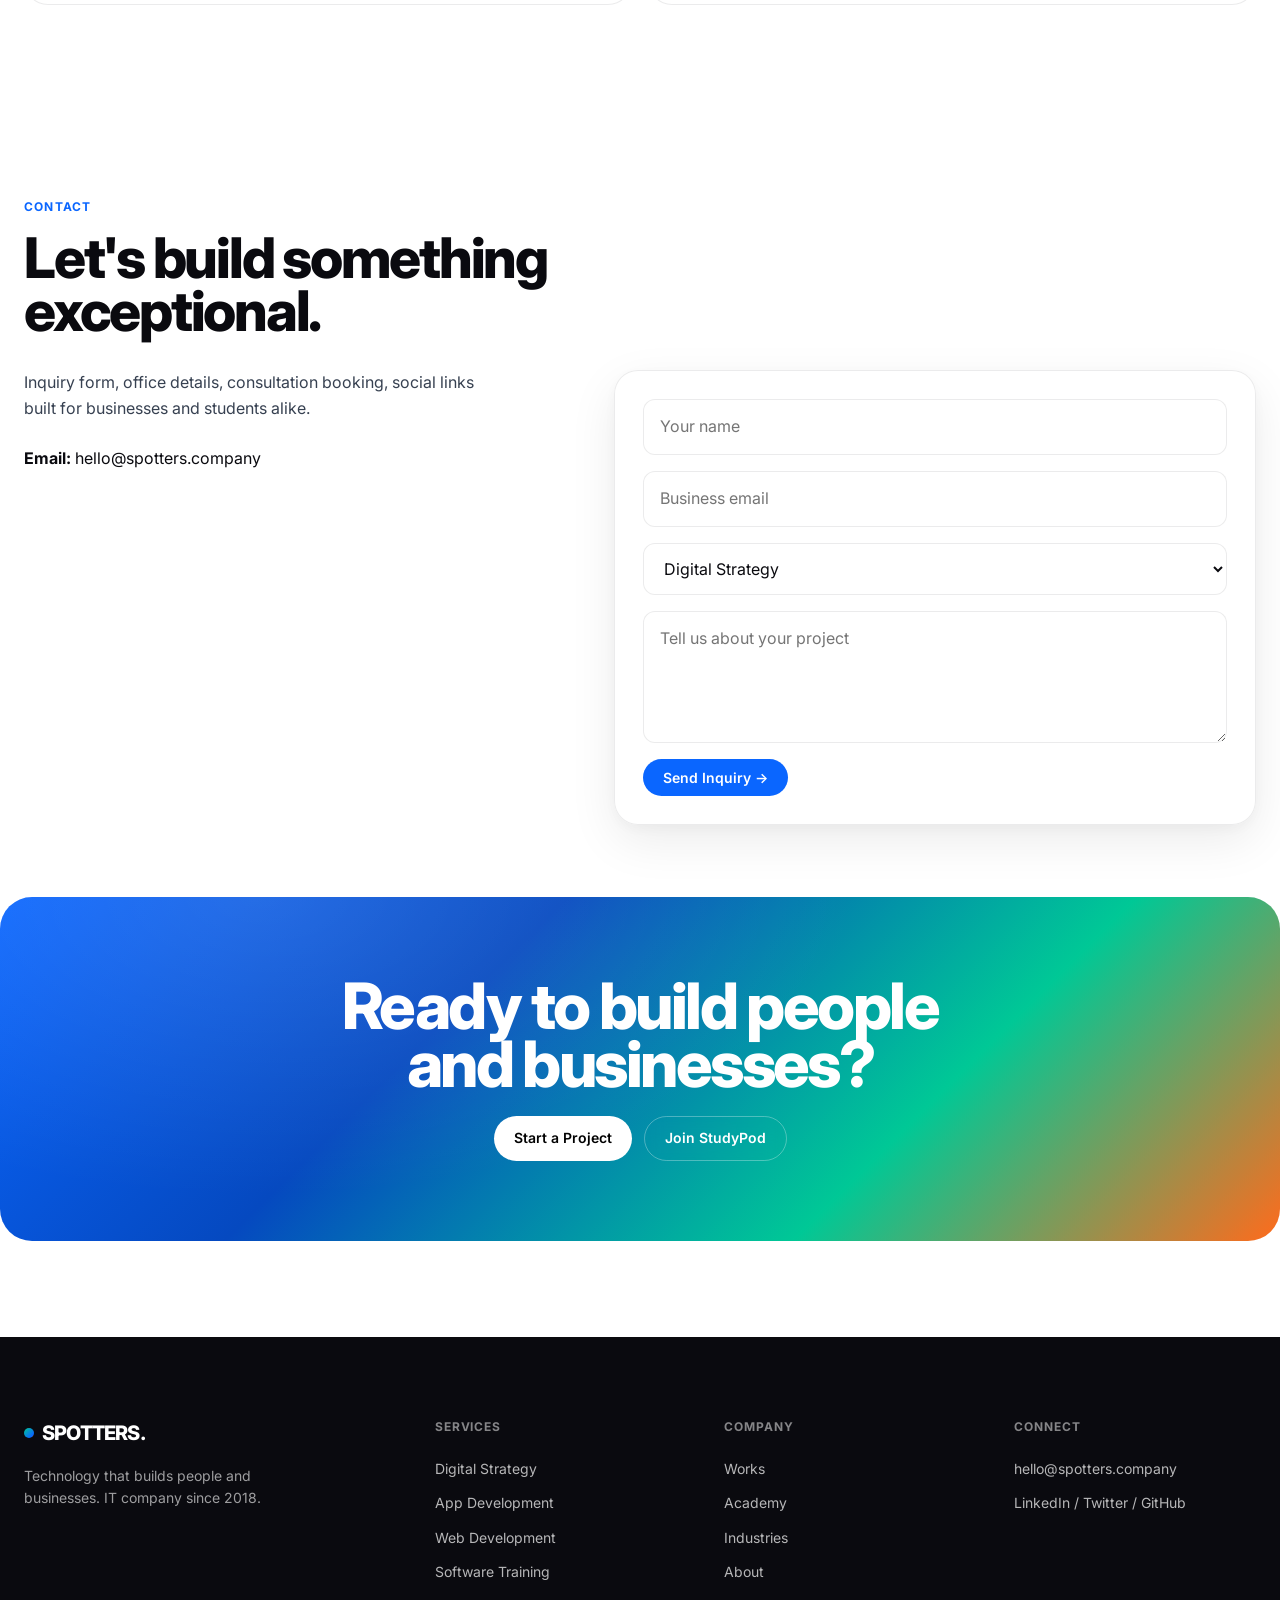
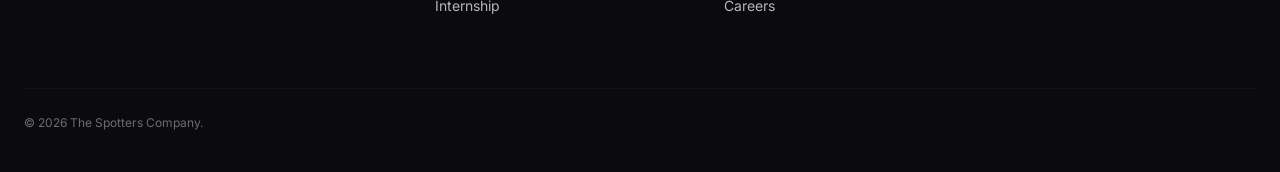
==== commit e729db34: "update and make changes to the htmls fo the page" ====
--- a/index.html
+++ b/index.html
@@ -317,7 +317,7 @@
       </a>
       <a href="pages/software-training.html" class="card reveal" style="grid-column: span 6;">
         <div class="card-icon" style="background: var(--blue-light); color: var(--blue);">◓</div>
-        <h3>Software Training StudyPod</h3>
+        <h3>Software Training</h3>
         <p>Learn by building. Frontend, Backend, Mobile, Design paths with mentorship.</p><span
           style="color: var(--blue); font-weight:600; font-size:14px;">Explore →</span>
       </a>
@@ -333,8 +333,8 @@
   <!-- ====================================================================
        WORKS - Featured projects
        ==================================================================== -->
-  <section class="works-section" id="selected-works">
-    <div style="display:flex; flex-direction:column; gap:12px;">
+  <section class="works-section" id="selected-works" >
+    <div style="display:flex; flex-direction:column; gap:12px;" id="works">
       <div style="font-size:12px; font-weight:700; letter-spacing:0.12em; text-transform:uppercase; color:var(--blue);">
         Selected Works</div>
       <h2
@@ -347,7 +347,7 @@
   
     <div class="works-grid">
       <!-- Work Card 1: StudyPod Learning OS -->
-      <a href="pages/works.html#work-stduypod" class="work-card">
+      <a href="https://studypod.com.ng" class="work-card">
         <div class="work-media">
           <img src="images/studypod.webp" alt="StudyPod dashboard mockup" loading="lazy">
           <span class="work-badge">Live • EdTech</span>
@@ -355,13 +355,16 @@
         <div class="work-content">
           <div class="work-meta">StudyPod • 2024</div>
           <h3>StudyPod Learning OS</h3>
-          <p>45k+ learners, course management, assessments and progress analytics for modern education.</p>
+          <p>An all-in-one learning platform connecting tutors and students on a single system — course creation and management,
+          quiz and certificate generation, live class hosting, and progress tracking, all built to make teaching and learning
+          simpler for both sides. Educators can manage their own courses and students while learners access study materials, live
+          sessions, and assessments in one place.</p>
           <span style="color: var(--blue); font-weight:600; font-size:14px;">Explore →</span>
         </div>
       </a>
   
       <!-- Work Card 2: Telecare Remote Health -->
-      <div class="work-card">
+      <a href="https://telecare.com.ng" class="work-card">
         <div class="work-media">
           <img src="images/telecare.webp" alt="Telecare dashboard UI" loading="lazy">
           <span class="work-badge">Live • HealthTech</span>
@@ -369,13 +372,17 @@
         <div class="work-content">
           <div class="work-meta">Telecare • 2024</div>
           <h3>Telecare Remote Health</h3>
-          <p>HIPAA-ready video consults, scheduling and patient records deployed in 12 clinics.</p>
+          <p>24/7 virtual care connecting patients with doctors, nurses, and carers built to make quality healthcare accessible
+          anytime, anywhere. The platform covers primary care and preventative checkups, mental health support through licensed
+          therapists and psychiatrists, and condition management for diabetes, hypertension, and weight, plus specialty
+          consultations for more complex cases. Patients can also request licensed practical nurses and trained carers for ongoing
+          personal care needs.</p>
           <span style="color: var(--blue); font-weight:600; font-size:14px;">Explore →</span>
         </div>
-      </div>
+      </a>
   
       <!-- Work Card 3: FinTech Gateway -->
-      <div class="work-card">
+      <a href="pages/works.html#work-fintech" class="work-card">
         <div class="work-media">
           <img src="images/fintech.webp" alt="Fintech gateway dashboard" loading="lazy">
           <span class="work-badge">Live • FinTech</span>
@@ -386,8 +393,8 @@
           <p>Secure transaction processing, $2M+ monthly volume, 0.2s median latency at scale.</p>
           <span style="color: var(--blue); font-weight:600; font-size:14px;">Explore →</span>
         </div>
-      </div>
-      <p>More of our works in details<span style="color: var(--blue); font-weight:600; font-size:14px; margin-left: 6px;">Explore</span> here</p>
+      </a>
+      <p>More of our works in details<span style="color: var(--blue); font-weight:600; font-size:14px; margin-left: 6px;"><a href="pages/works.html">Explore</a></span> here</p>
     </div>
   </section>
 
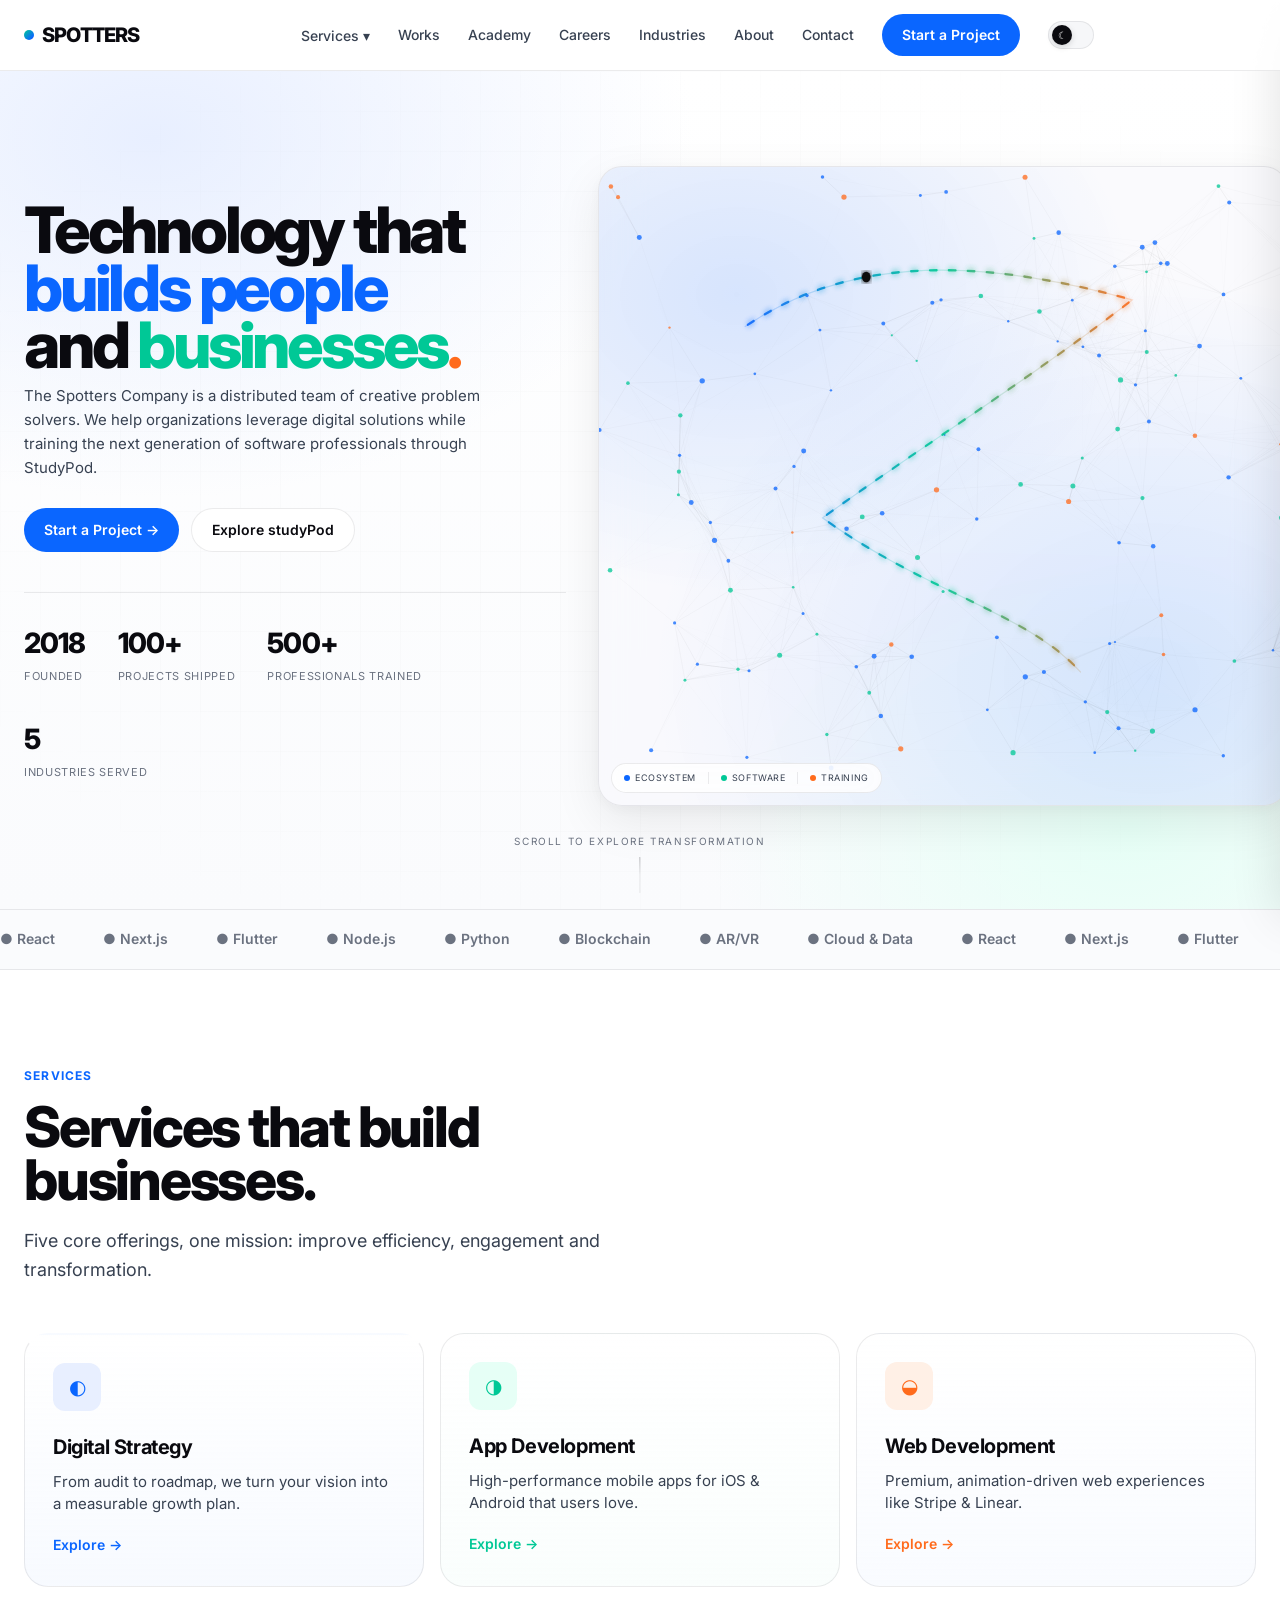
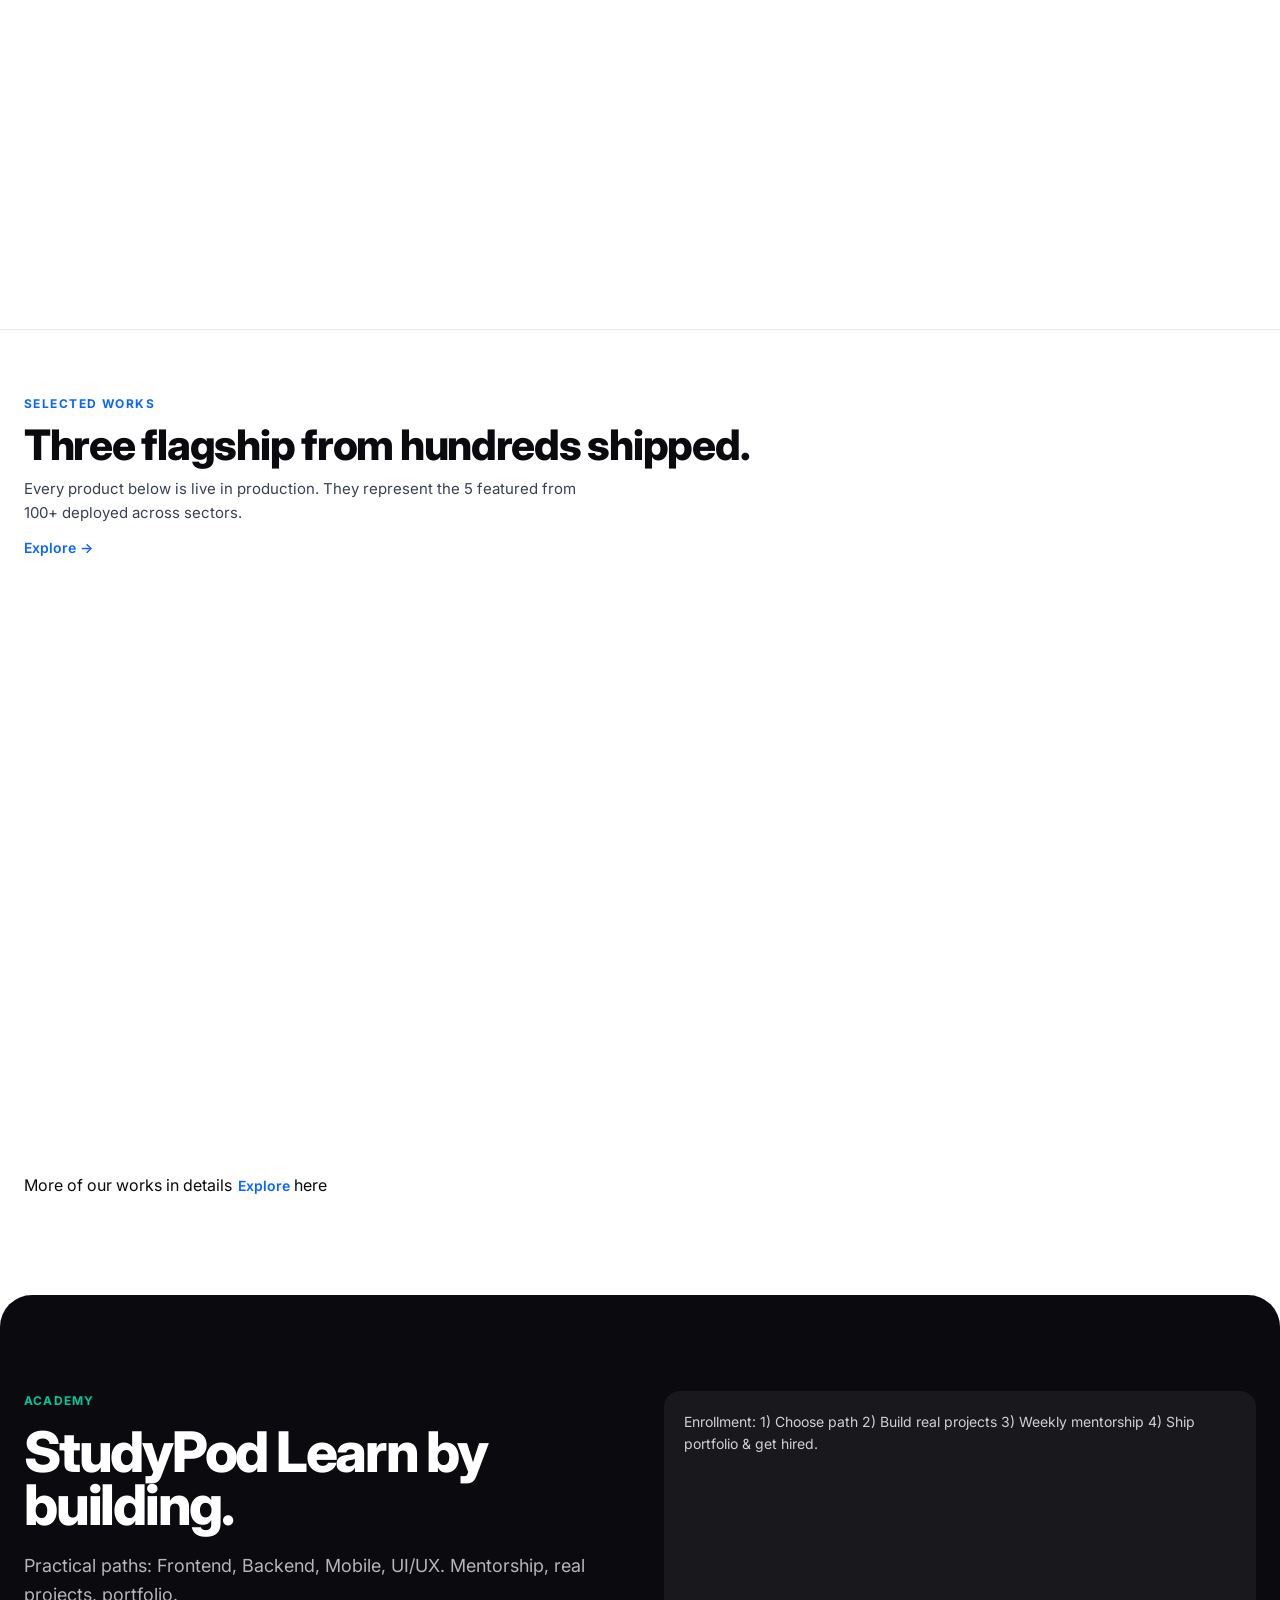
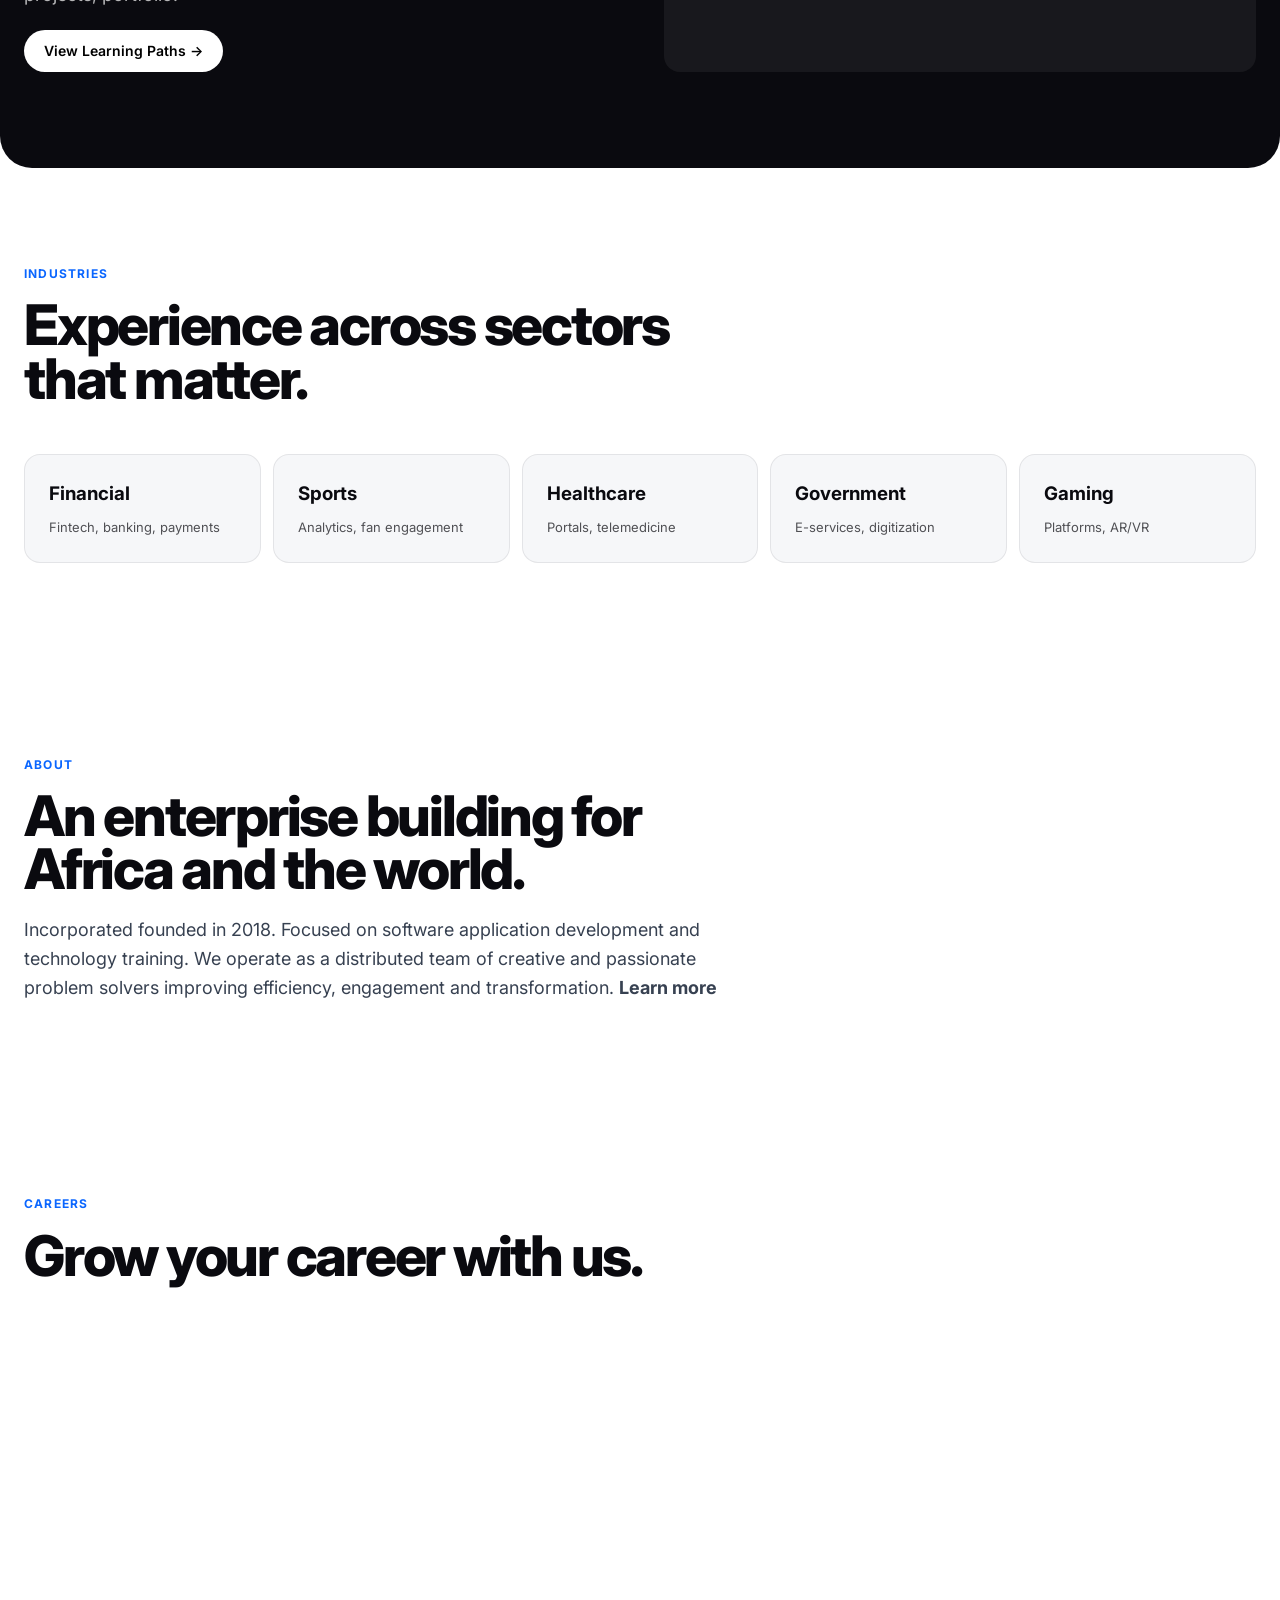
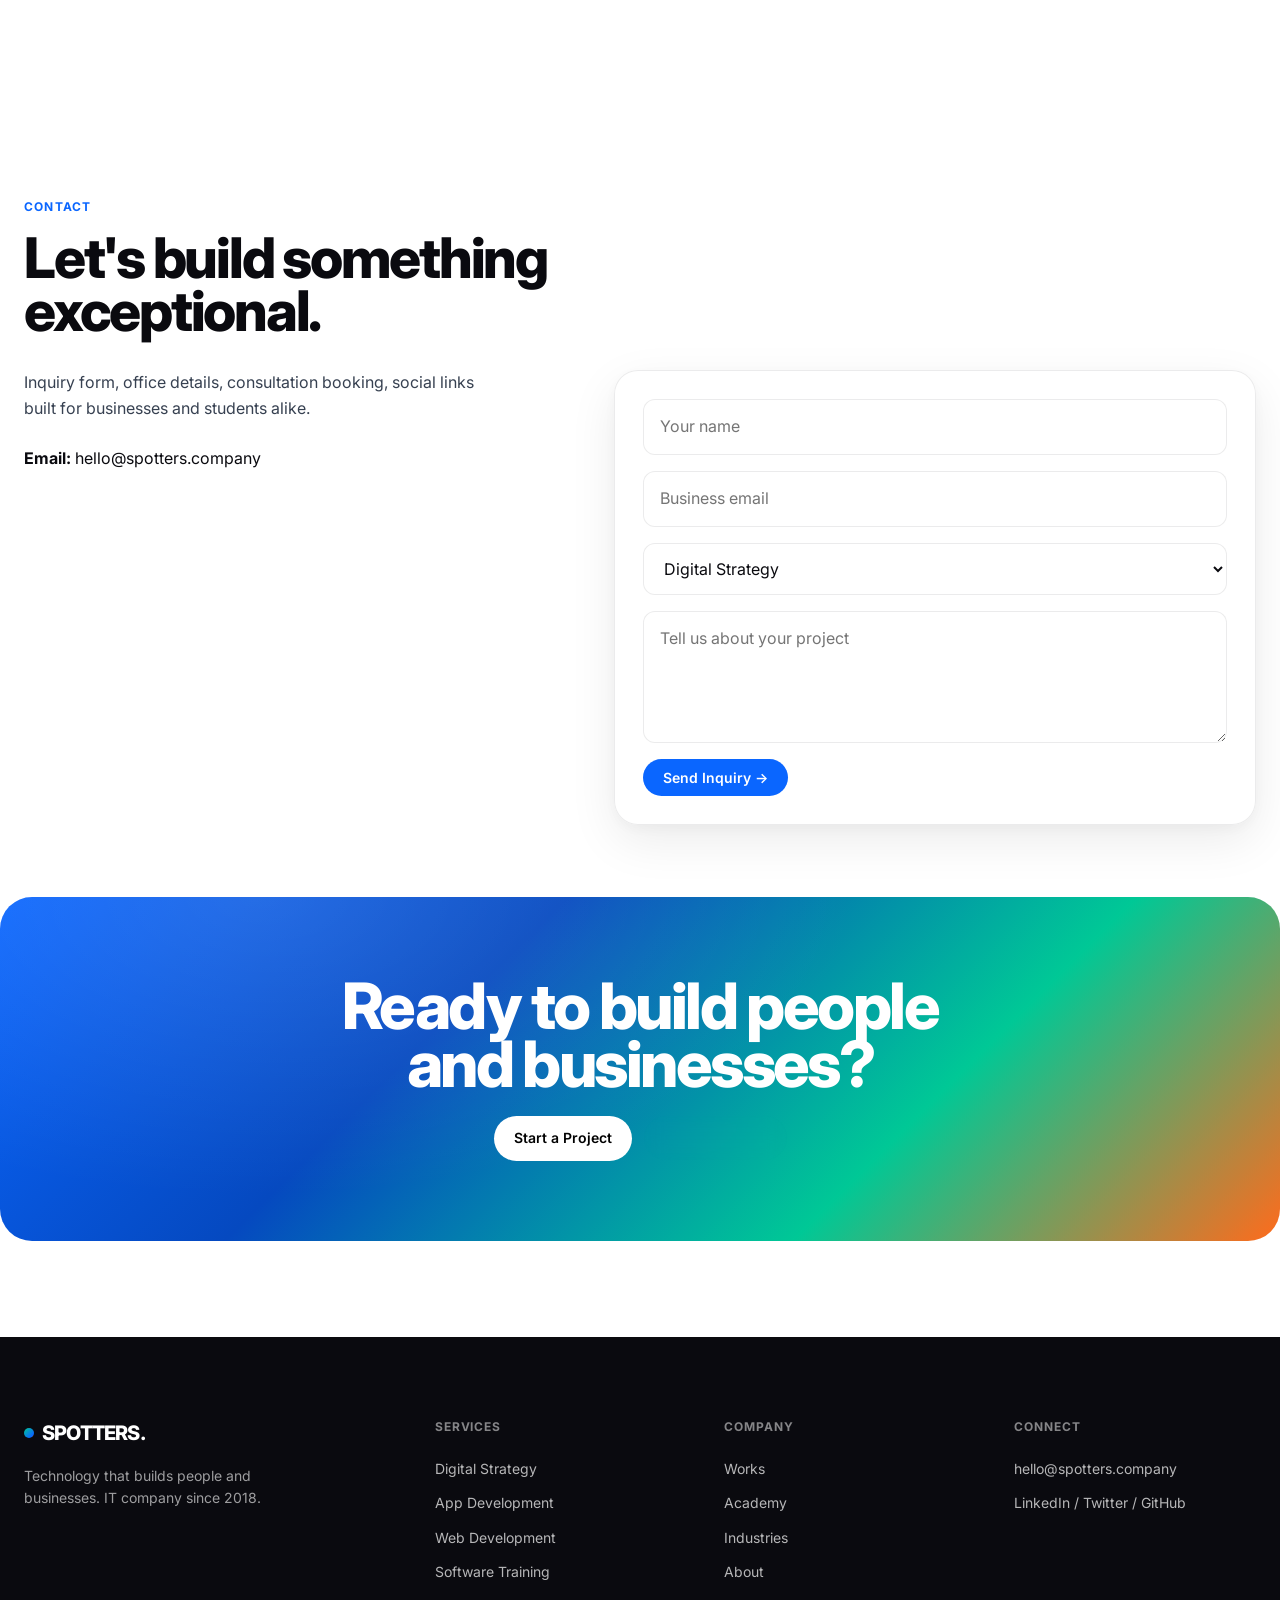
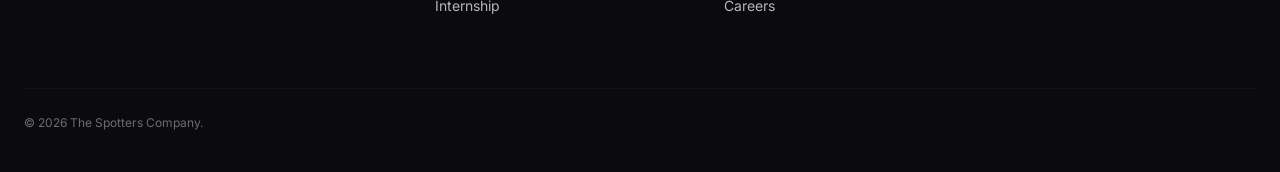
==== commit 45b3af38: "remove a hypen" ====
--- a/index.html
+++ b/index.html
@@ -355,7 +355,7 @@
         <div class="work-content">
           <div class="work-meta">StudyPod • 2024</div>
           <h3>StudyPod Learning OS</h3>
-          <p>An all-in-one learning platform connecting tutors and students on a single system — course creation and management,
+          <p>An all-in-one learning platform connecting tutors and students on a single system  course creation and management,
           quiz and certificate generation, live class hosting, and progress tracking, all built to make teaching and learning
           simpler for both sides. Educators can manage their own courses and students while learners access study materials, live
           sessions, and assessments in one place.</p>
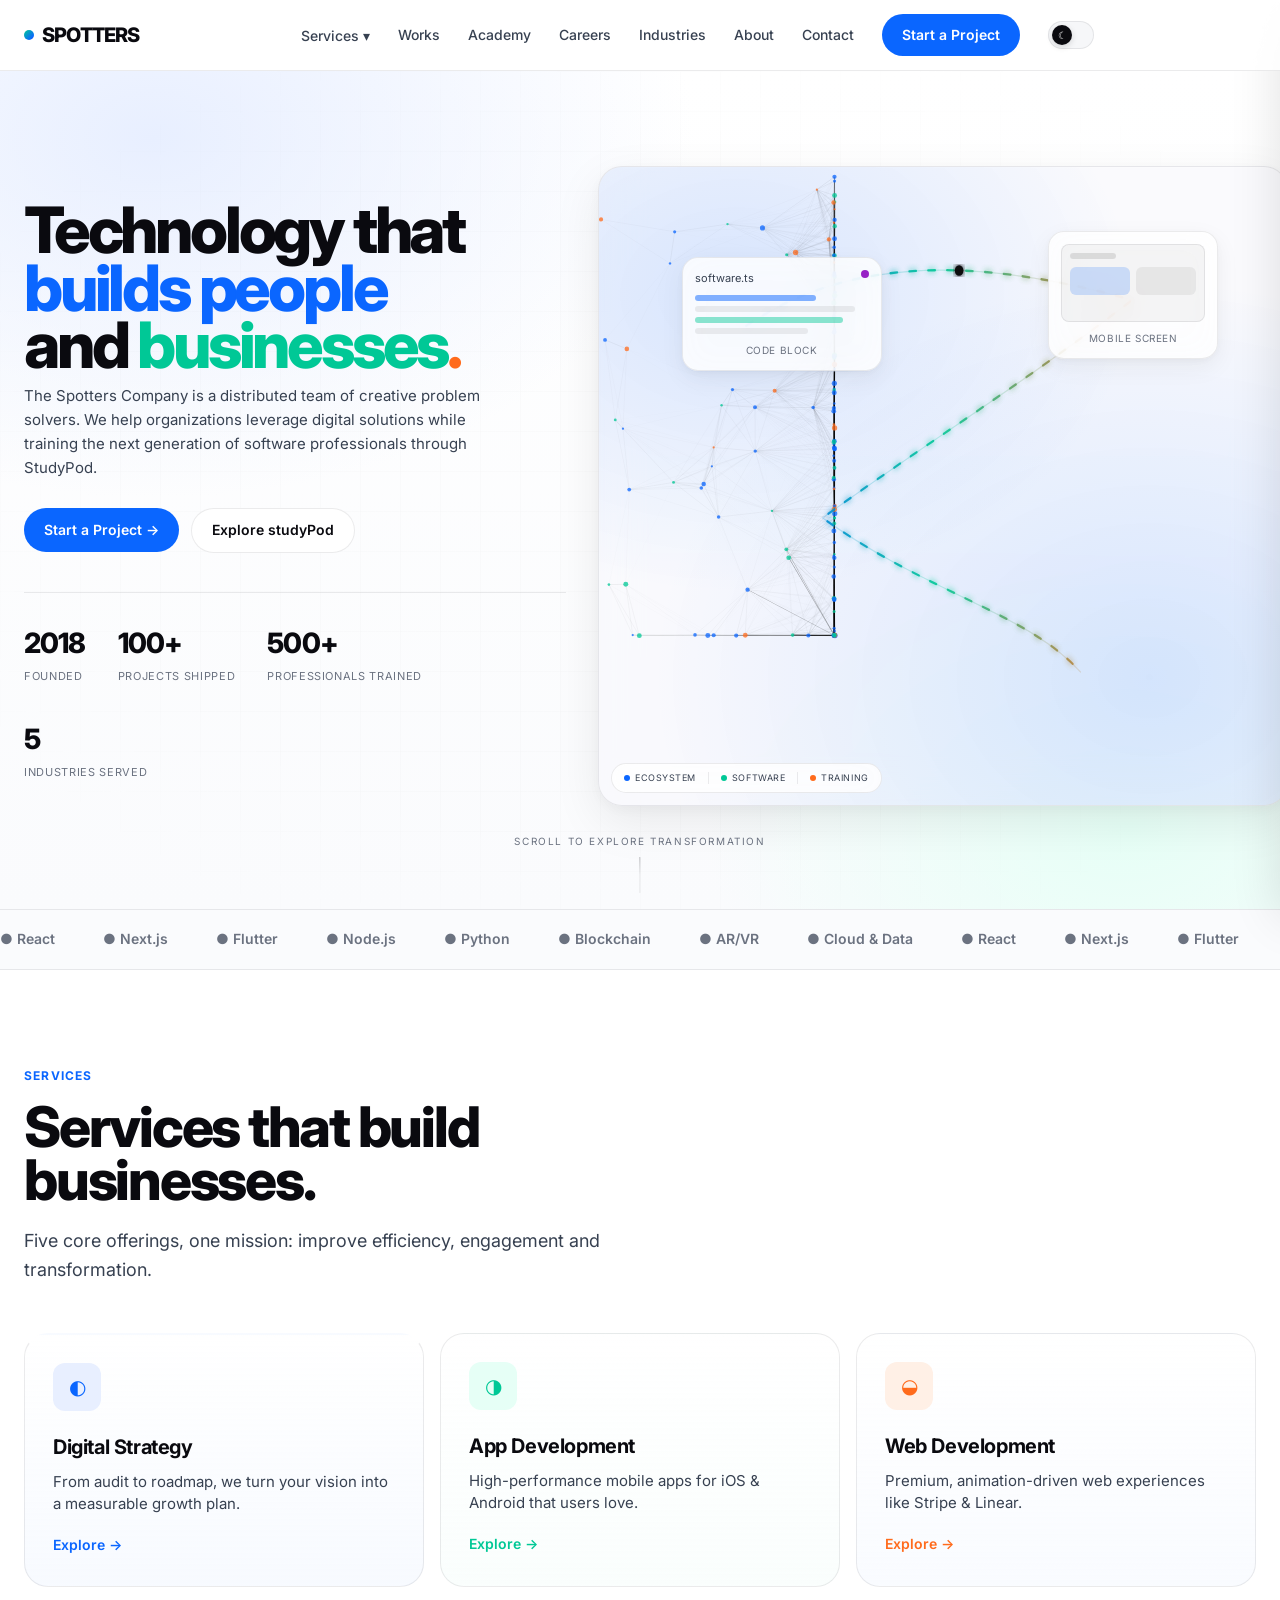
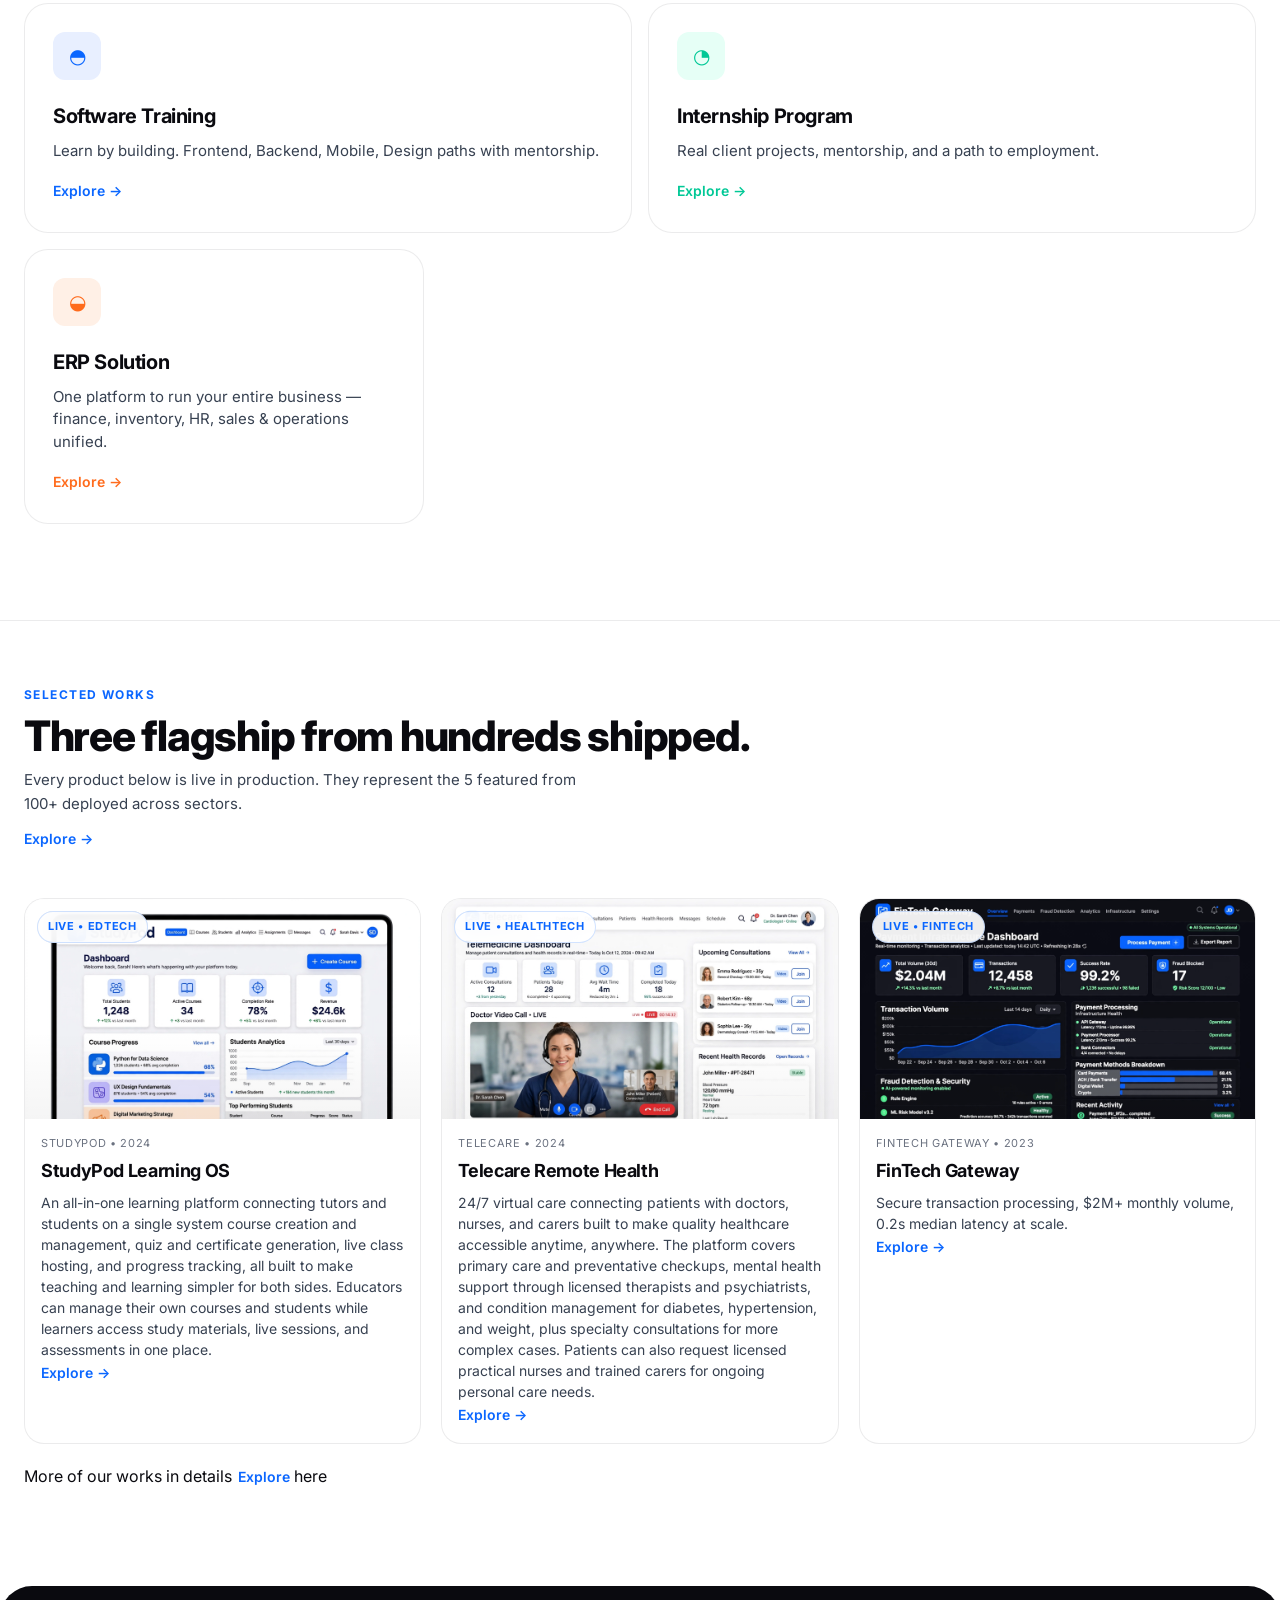
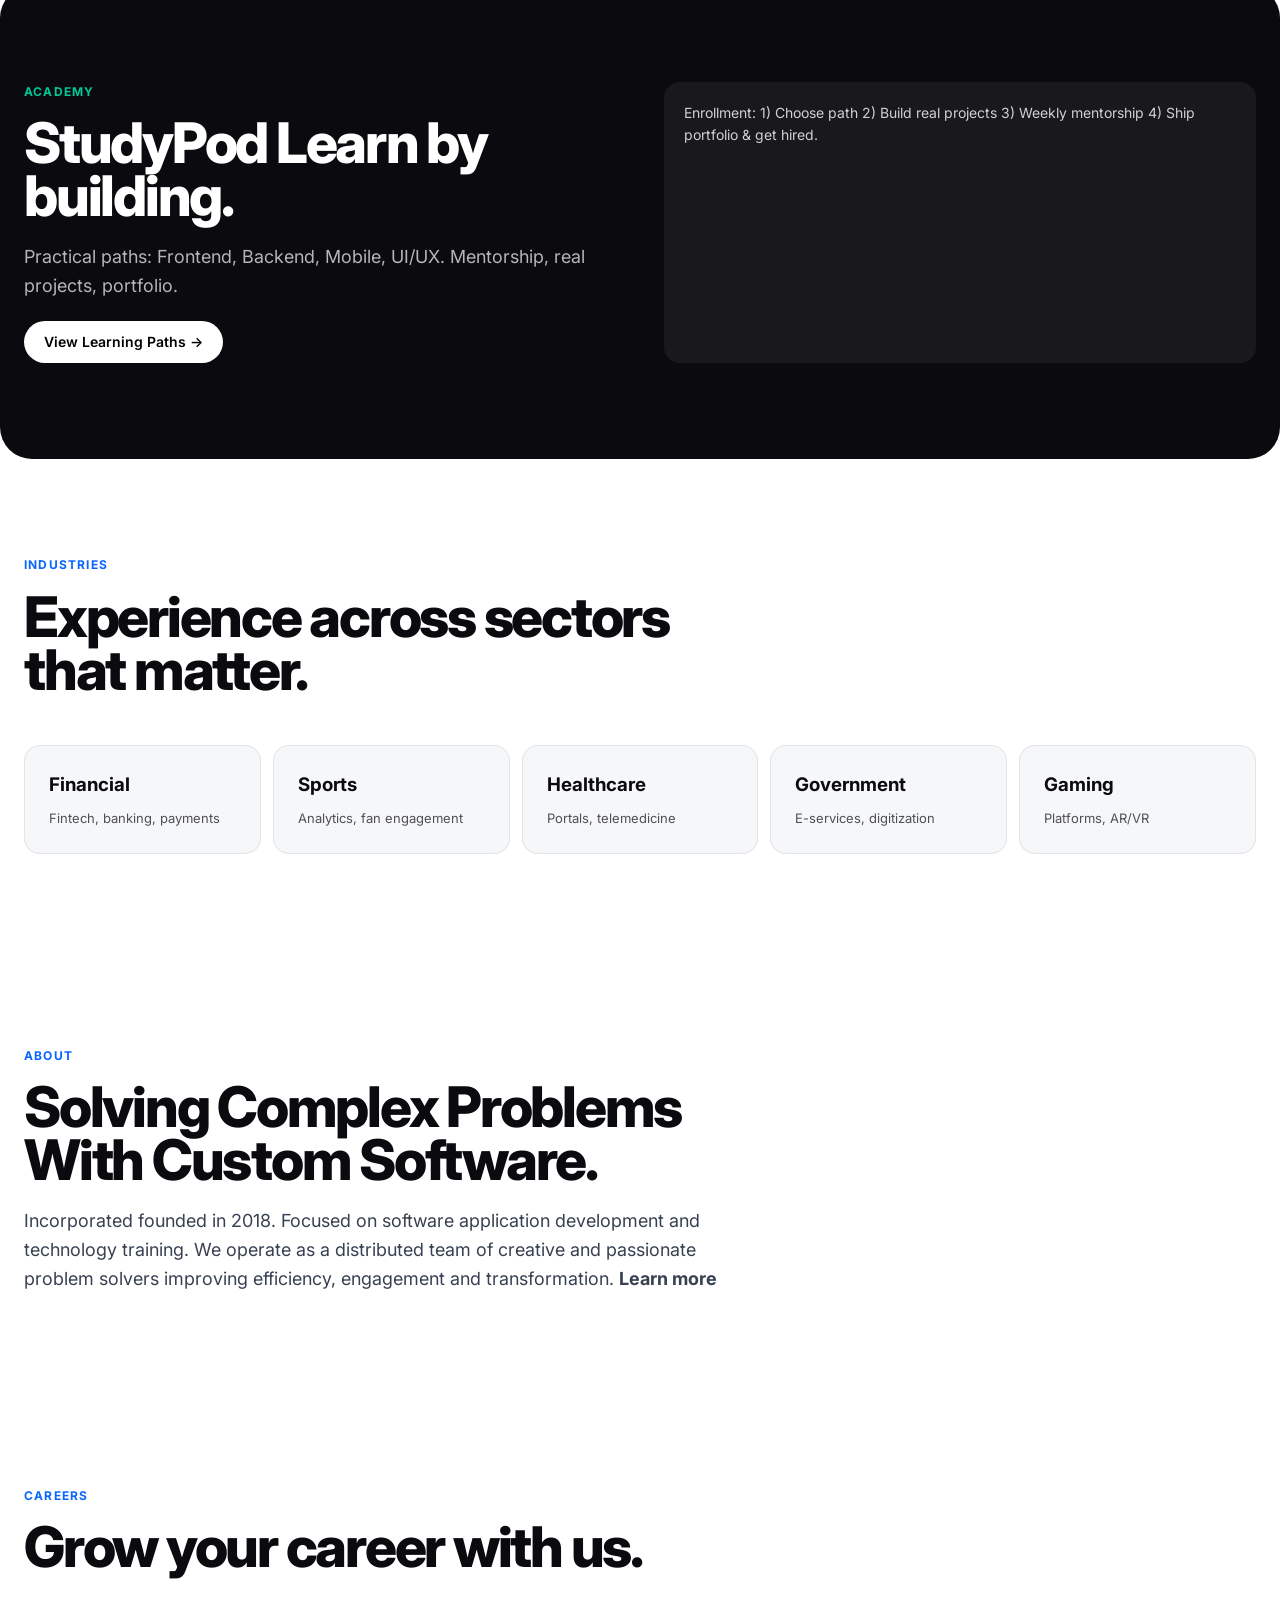
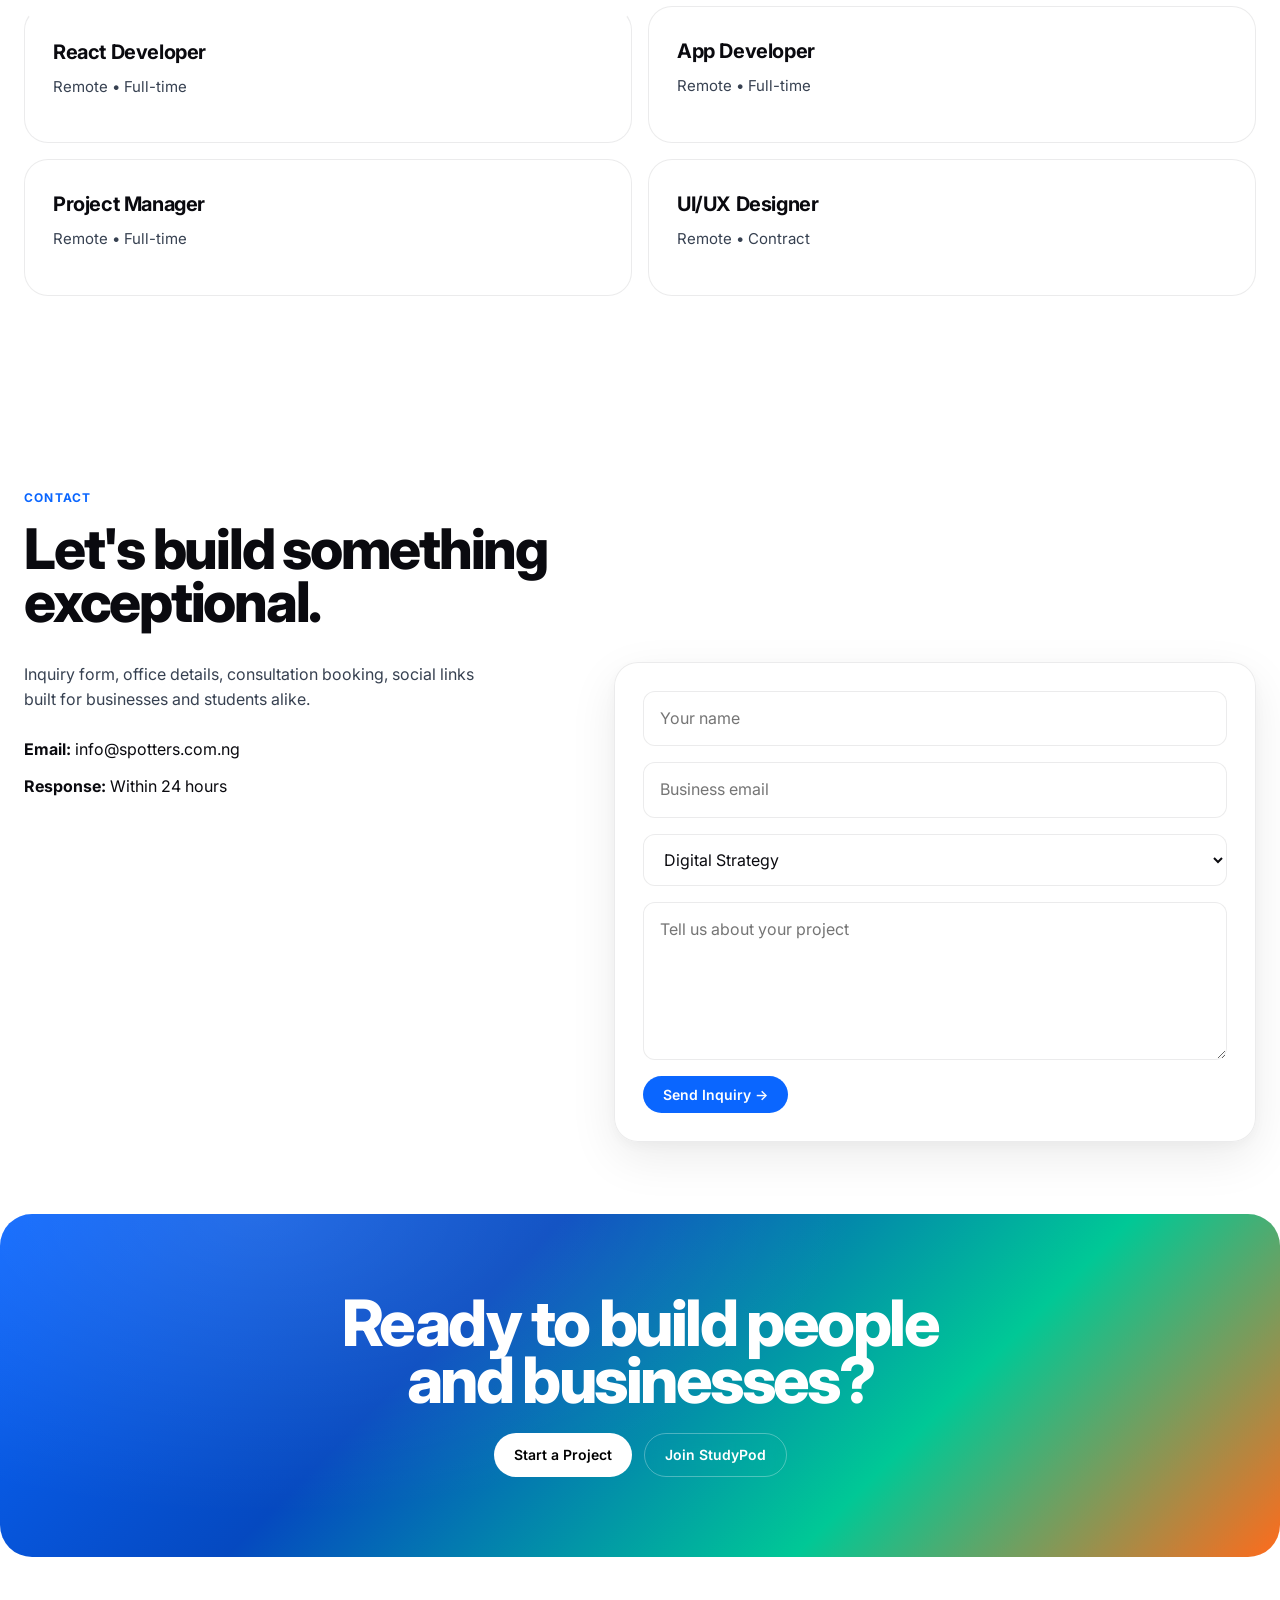
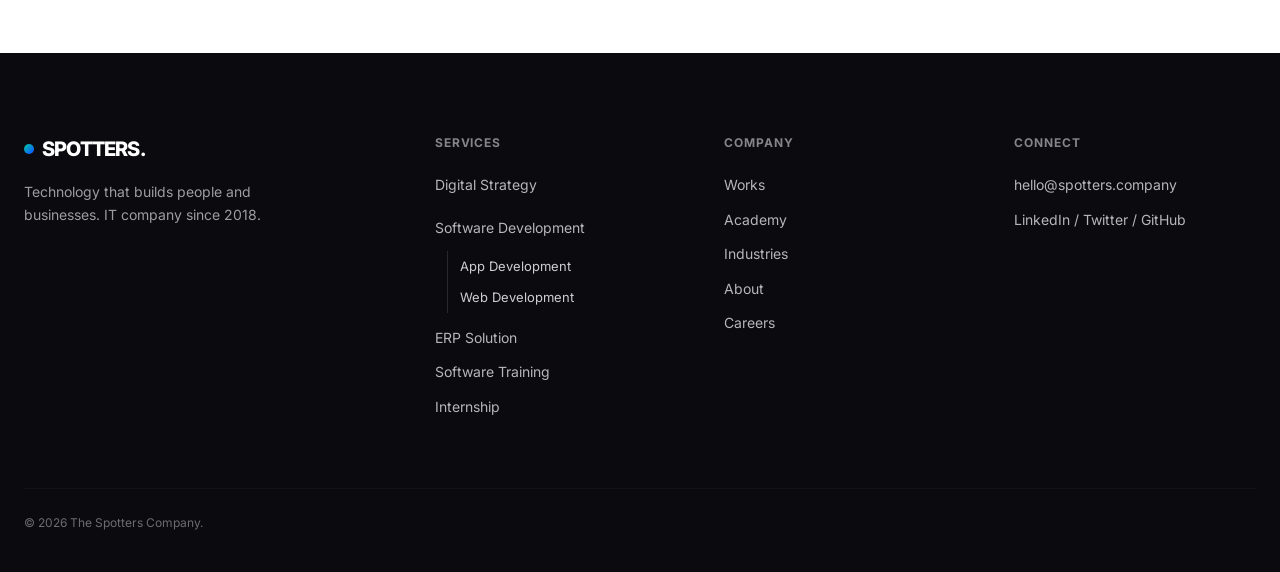
==== commit 8051ce8c: "add erp page and update the contact section of each page" ====
--- a/index.html
+++ b/index.html
@@ -27,11 +27,21 @@
       <nav class="nav-desktop" id="desktopNav">
         <!-- SERVICES DROPDOWN - Desktop -->
         <div class="nav-dropdown" id="servicesDropdown">
-          <button class="nav-link dropdown-trigger" aria-expanded="false">Services <span>▾</span></button>
+          <button class="nav-link dropdown-trigger" aria-expanded="false">
+            Services <span>▾</span>
+          </button>
           <div class="dropdown-menu">
             <a href="pages/digital-strategy.html">Digital Strategy</a>
-            <a href="pages/app-development.html">App Development</a>
-            <a href="pages/web-development.html">Web Development</a>
+            <div class="dropdown-group">
+              <button class="dropdown-link dropdown-trigger" aria-expanded="false">
+                Software Development <span>▾</span>
+              </button>
+              <div class="dropdown-submenu">
+                <a href="pages/app-development.html">App Development</a>
+                <a href="pages/web-development.html">Web Development</a>
+              </div>
+            </div>
+            <a href="pages/erp-solution.html">ERP Solution</a>
             <a href="pages/software-training.html">Software Training</a>
             <a href="pages/internship.html">Internship Program</a>
           </div>
@@ -75,8 +85,15 @@
       <button class="drawer-link dropdown-trigger" aria-expanded="false">Services <span>▾</span></button>
       <div class="drawer-submenu">
         <a class="drawer-sublink" href="pages/digital-strategy.html">Digital Strategy</a>
-        <a class="drawer-sublink" href="pages/app-development.html">App Development</a>
-        <a class="drawer-sublink" href="pages/web-development.html">Web Development</a>
+        <div class="drawer-dropdown nested" id="drawerSoftwareDevelopment">
+          <button class="drawer-link dropdown-trigger" aria-expanded="false">Software Development
+            <span>▾</span></button>
+          <div class="drawer-submenu nested">
+            <a class="drawer-sublink" href="pages/app-development.html">App Development</a>
+            <a class="drawer-sublink" href="pages/web-development.html">Web Development</a>
+          </div>
+        </div>
+        <a class="drawer-sublink" href="pages/erp-solution.html">ERP Solution</a>
         <a class="drawer-sublink" href="pages/software-training.html">Software Training</a>
         <a class="drawer-sublink" href="pages/internship.html">Internship Program</a>
       </div>
@@ -327,13 +344,19 @@
         <p>Real client projects, mentorship, and a path to employment.</p><span
           style="color: var(--green); font-weight:600; font-size:14px;">Explore →</span>
       </a>
+      <a href="pages/erp-solution.html" class="card reveal" style="grid-column: span 4;">
+        <div class="card-icon" style="background: var(--orange-light); color: var(--orange);">◒</div>
+        <h3>ERP Solution</h3>
+        <p>One platform to run your entire business — finance, inventory, HR, sales & operations unified.</p><span
+          style="color: var(--orange); font-weight:600; font-size:14px;">Explore →</span>
+      </a>
     </div>
   </section>
 
   <!-- ====================================================================
        WORKS - Featured projects
        ==================================================================== -->
-  <section class="works-section" id="selected-works" >
+  <section class="works-section" id="selected-works">
     <div style="display:flex; flex-direction:column; gap:12px;" id="works">
       <div style="font-size:12px; font-weight:700; letter-spacing:0.12em; text-transform:uppercase; color:var(--blue);">
         Selected Works</div>
@@ -341,10 +364,10 @@
         style="font-size:clamp(28px, 4vw, 42px); font-weight:800; letter-spacing:-0.03em; line-height:0.95; color:var(--text);">
         Three flagship from hundreds shipped.</h2>
       <p style="font-size:15px; color:var(--muted); max-width:560px; line-height:1.6;">
-        Every product below is live in production. They represent the 5 featured from 100+ deployed across sectors.</p><span
-          style="color: var(--blue); font-weight:600; font-size:14px;">Explore →</span>
-    </div>
-  
+        Every product below is live in production. They represent the 5 featured from 100+ deployed across sectors.</p>
+      <span style="color: var(--blue); font-weight:600; font-size:14px;">Explore →</span>
+    </div>
+
     <div class="works-grid">
       <!-- Work Card 1: StudyPod Learning OS -->
       <a href="https://studypod.com.ng" class="work-card">
@@ -355,14 +378,17 @@
         <div class="work-content">
           <div class="work-meta">StudyPod • 2024</div>
           <h3>StudyPod Learning OS</h3>
-          <p>An all-in-one learning platform connecting tutors and students on a single system  course creation and management,
-          quiz and certificate generation, live class hosting, and progress tracking, all built to make teaching and learning
-          simpler for both sides. Educators can manage their own courses and students while learners access study materials, live
-          sessions, and assessments in one place.</p>
+          <p>An all-in-one learning platform connecting tutors and students on a single system course creation and
+            management,
+            quiz and certificate generation, live class hosting, and progress tracking, all built to make teaching and
+            learning
+            simpler for both sides. Educators can manage their own courses and students while learners access study
+            materials, live
+            sessions, and assessments in one place.</p>
           <span style="color: var(--blue); font-weight:600; font-size:14px;">Explore →</span>
         </div>
       </a>
-  
+
       <!-- Work Card 2: Telecare Remote Health -->
       <a href="https://telecare.com.ng" class="work-card">
         <div class="work-media">
@@ -372,15 +398,19 @@
         <div class="work-content">
           <div class="work-meta">Telecare • 2024</div>
           <h3>Telecare Remote Health</h3>
-          <p>24/7 virtual care connecting patients with doctors, nurses, and carers built to make quality healthcare accessible
-          anytime, anywhere. The platform covers primary care and preventative checkups, mental health support through licensed
-          therapists and psychiatrists, and condition management for diabetes, hypertension, and weight, plus specialty
-          consultations for more complex cases. Patients can also request licensed practical nurses and trained carers for ongoing
-          personal care needs.</p>
+          <p>24/7 virtual care connecting patients with doctors, nurses, and carers built to make quality healthcare
+            accessible
+            anytime, anywhere. The platform covers primary care and preventative checkups, mental health support through
+            licensed
+            therapists and psychiatrists, and condition management for diabetes, hypertension, and weight, plus
+            specialty
+            consultations for more complex cases. Patients can also request licensed practical nurses and trained carers
+            for ongoing
+            personal care needs.</p>
           <span style="color: var(--blue); font-weight:600; font-size:14px;">Explore →</span>
         </div>
       </a>
-  
+
       <!-- Work Card 3: FinTech Gateway -->
       <a href="pages/works.html#work-fintech" class="work-card">
         <div class="work-media">
@@ -394,47 +424,12 @@
           <span style="color: var(--blue); font-weight:600; font-size:14px;">Explore →</span>
         </div>
       </a>
-      <p>More of our works in details<span style="color: var(--blue); font-weight:600; font-size:14px; margin-left: 6px;"><a href="pages/works.html">Explore</a></span> here</p>
-    </div>
-  </section>
-
-
-  <!-- <section class="section" id="works">
-    <div class="section-label reveal">Works</div>
-    <h2 class="section-title reveal">Selected works that shipped.</h2>
-    <div class="works-grid">
-      <a href="./pages/works.html" class="work-card reveal">
-        <div class="work-media">
-          <div class="work-media-bg" style="background: var(--gradient-blue);"></div>
-        </div>
-        <div class="work-content">
-          <div class="work-meta">Fintech • 2024</div>
-          <h3>PayFlow Banking App</h3>
-          <span style="color: var(--blue); font-weight:600; font-size:14px;">Explore →</span>
-        </div>
-      </a>
-      <a href="./pages/works.html" class="work-card reveal">
-        <div class="work-media">
-          <div class="work-media-bg" style="background: var(--gradient-green);"></div>
-        </div>
-        <div class="work-content">
-          <div class="work-meta">Sports • 2024</div>
-          <h3>StatZone Analytics</h3>
-          <span style="color: var(--green); font-weight:600; font-size:14px;">Explore →</span>
-        </div>
-      </a>
-      <a href="./pages/works.html" class="work-card reveal">
-        <div class="work-media">
-          <div class="work-media-bg" style="background: var(--gradient-orange);"></div>
-        </div>
-        <div class="work-content">
-          <div class="work-meta">Healthcare • 2023</div>
-          <h3>MediCare Portal</h3>
-          <span style="color: var(--orange); font-weight:600; font-size:14px;">Explore →</span>
-        </div>
-      </a>
-    </div>
-  </section> -->
+      <p>More of our works in details<span
+          style="color: var(--blue); font-weight:600; font-size:14px; margin-left: 6px;"><a
+            href="pages/works.html">Explore</a></span> here</p>
+    </div>
+  </section>
+
 
   <!-- ====================================================================
        ACADEMY - StudyPod training
@@ -492,7 +487,7 @@
        ==================================================================== -->
   <section class="section" id="about">
     <div class="section-label reveal">About</div>
-    <h2 class="section-title reveal">An enterprise building for Africa and the world.</h2>
+    <h2 class="section-title reveal">Solving Complex Problems With Custom Software.</h2>
     <p class="section-desc reveal" style="max-width:720px;">Incorporated founded in 2018. Focused on software
       application development and technology training. We operate as a
       distributed team of creative and passionate problem solvers improving efficiency, engagement and transformation.
@@ -530,6 +525,36 @@
        CONTACT - Form + details
        ==================================================================== -->
   <section class="section contact-section" id="contact">
+    <div class="section-label reveal">Contact</div>
+    <h2 class="section-title reveal">Let's build something exceptional.</h2>
+    <div class="contact-layout">
+      <div class="contact-info reveal">
+        <p>Inquiry form, office details, consultation booking, social links built for
+        businesses and students alike.</p>
+        <div class="contact-meta">
+          <p><strong>Email:</strong> info@spotters.com.ng</p>
+          <p><strong>Response:</strong> Within 24 hours</p>
+        </div>
+      </div>
+      <form class="card contact-form reveal">
+        <input type="text" name="name" placeholder="Your name">
+        <input type="email" name="email" placeholder="Business email">
+        <select name="service">
+          <option>Digital Strategy</option>
+          <option>App Development</option>
+          <option>Web Development</option>
+          <option>Software Training</option>
+          <option>Internship</option>
+          <option>ERP Solution</option>
+        </select>
+        <textarea name="message"
+          placeholder="Tell us about your project" rows="5"></textarea>
+        <button class="btn-primary blue" type="submit">Send Inquiry →</button>
+      </form>
+    </div>
+  </section>
+
+ <!--  <section class="section contact-section" id="contact">
     <div class="section-label reveal">Contact</div>
     <h2 class="section-title reveal">Let's build something exceptional.</h2>
     <div class="contact-layout">
@@ -538,7 +563,6 @@
           businesses and students alike.</p>
         <div class="contact-meta">
           <p><strong>Email:</strong> hello@spotters.company</p>
-          <!-- <p><strong>Location:</strong> Nigeria (Distributed) Katsina, Lagos, Abuja</p> -->
         </div>
       </div>
       <form class="card contact-form reveal">
@@ -556,7 +580,8 @@
       </form>
     </div>
   </section>
-
+ -->
+  
   <!-- ====================================================================
        CTA SECTION - Final call to action
        ==================================================================== -->
@@ -584,8 +609,15 @@
         <div>
           <h4>Services</h4>
           <a href="pages/digital-strategy.html">Digital Strategy</a>
-          <a href="pages/app-development.html">App Development</a>
-          <a href="pages/web-development.html">Web Development</a>
+          <div class="footer-link-group">
+            <span class="footer-link-group-title"
+              style="display:block; font-size:14px; opacity:0.7; padding:6px 0;">Software Development</span>
+            <div class="footer-sublinks">
+              <a href="pages/app-development.html">App Development</a>
+              <a href="pages/web-development.html">Web Development</a>
+            </div>
+          </div>
+          <a href="pages/erp-solution.html">ERP Solution</a>
           <a href="pages/software-training.html">Software Training</a>
           <a href="pages/internship.html">Internship</a>
         </div>
--- a/css/variables.css
+++ b/css/variables.css
@@ -1,14 +1,6 @@
-/* ==========================================================================
-   VARIABLES.CSS - Design tokens for The Spotters Company
-   This file holds all colors, shadows, radii, fonts.
-   Edit here to rebrand the entire site.
-   
-   Structure:
-   1. Core palette (white, black, grays)
-   2. Brand colors (blue, green, orange) - light/dark variants
-   3. Theme tokens (light = default, dark = [data-theme="dark"])
-   4. Gradients, shadows, radii, easing
-   ========================================================================== */
+/* ==========================================================================\n   VARIABLES.CSS - SINGLE SOURCE OF TRUTH FOR ALL DESIGN TOKENS\n   \n   🎯 THIS IS THE MOST IMPORTANT FILE - EDIT HERE TO REBRAND THE ENTIRE SITE\n   \n   Purpose:\n   Define all colors, fonts, spacing, shadows, animations in one place.\n   Every other CSS file imports and uses these variables.\n   Change a color here → changes everywhere automatically.\n   \n   How to Use:\n   - All CSS files start with: @import 'variables.css';\n   - Reference tokens in CSS: background: var(--blue);\n   - Dark mode: Automatically handled by [data-theme=\"dark\"] selector\n   - js/main.js toggles [data-theme=\"dark\"] on <html> element\n   \n   Naming Convention:\n   --group-property or --group-property-variant\n   Examples:\n   --blue, --blue-dark, --blue-light, --blue-glow\n   --shadow-sm, --shadow-md, --shadow-lg\n   --radius-sm, --radius-md, --radius-lg\n   \n   To Rebrand in 30 Seconds:\n   1. Change --blue to your primary color\n   2. Change --green to your secondary color  \n   3. Change --orange to your accent color\n   4. Save and reload browser\n   5. Done! Entire site uses your brand colors.\n   \n   Structure (Sections Below):\n   1. Core neutrals: white, black, gray scale (9 shades)\n   2. Brand colors: blue, green, orange (with light/dark/glow variants)\n   3. Hero aliases: map purple → green for consistency\n   4. Theme tokens: light=default, dark=[data-theme=\"dark\"]\n   5. Gradients: multi-color blends for visual interest\n   6. Shadows: from subtle to prominent with glow effects\n   7. Radii: consistent border-radius across component sizes\n   8. Typography: font stacks for display and body text\n   9. Easing: cubic-bezier functions for premium motion\n   10. Web-specific: DRY aliases for web development page\n   ========================================================================== */
+
+/* ==========================================================================\n   VARIABLES.CSS - SINGLE SOURCE OF TRUTH FOR ALL DESIGN TOKENS\n   \n   🎯 THIS IS THE MOST IMPORTANT FILE - EDIT HERE TO REBRAND THE ENTIRE SITE\n   \n   Purpose:\n   Define all colors, fonts, spacing, shadows, animations in one place.\n   Every other CSS file imports and uses these variables.\n   Change a color here → changes everywhere automatically.\n   \n   How to Use:\n   - All CSS files start with: @import 'variables.css';\n   - Reference tokens in CSS: background: var(--blue);\n   - Dark mode: Automatically handled by [data-theme=\"dark\"] selector\n   - js/main.js toggles [data-theme=\"dark\"] on <html> element\n   \n   Naming Convention:\n   --group-property or --group-property-variant\n   Examples:\n   --blue, --blue-dark, --blue-light, --blue-glow\n   --shadow-sm, --shadow-md, --shadow-lg\n   --radius-sm, --radius-md, --radius-lg\n   \n   To Rebrand in 30 Seconds:\n   1. Change --blue to your primary color\n   2. Change --green to your secondary color  \n   3. Change --orange to your accent color\n   4. Save and reload browser\n   5. Done! Entire site uses your brand colors.\n   \n   Structure (Sections Below):\n   1. Core neutrals: white, black, gray scale (9 shades)\n   2. Brand colors: blue, green, orange (with light/dark/glow variants)\n   3. Hero aliases: map purple → green for consistency\n   4. Theme tokens: light=default, dark=[data-theme=\"dark\"]\n   5. Gradients: multi-color blends for visual interest\n   6. Shadows: from subtle to prominent with glow effects\n   7. Radii: consistent border-radius across component sizes\n   8. Typography: font stacks for display and body text\n   9. Easing: cubic-bezier functions for premium motion\n   10. Web-specific: DRY aliases for web development page\n   ========================================================================== */
 
 :root {
   /* ---------- 1. Core neutrals ---------- */
@@ -21,20 +13,23 @@
   --gray-500: #6B7280;
   --gray-300: #D1D5DB;
   --gray-100: #F3F4F6;
-  
+
   /* ---------- 2. Brand colors ---------- */
-  --blue: #0A66FF;           /* Primary - Software / trust */
+  --blue: #0A66FF;
+  /* Primary - Software / trust */
   --blue-dark: #0549C0;
   --blue-strong: #0549C0;
   --blue-light: #E8EFFF;
   --blue-glow: rgba(10, 102, 255, 0.15);
-  
-  --green: #00C896;          /* Secondary - Training / growth (used as purple in hero) */
+
+  --green: #00C896;
+  /* Secondary - Training / growth (used as purple in hero) */
   --green-dark: #009975;
   --green-light: #E6FFF6;
   --green-glow: rgba(0, 200, 150, 0.15);
-  
-  --orange: #FF6B1C;          /* Accent - Human / transformation */
+
+  --orange: #FF6B1C;
+  /* Accent - Human / transformation */
   --orange-dark: #E05A12;
   --orange-light: #FFF0E6;
   --orange-glow: rgba(255, 107, 28, 0.15);
@@ -50,11 +45,11 @@
   --text: var(--black);
   --muted: var(--gray-700);
   --muted-2: var(--gray-500);
-  --border: rgba(10,10,15,0.08);
-  --card-bg: rgba(255,255,255,0.84);
-  --visual-bg: rgba(248,249,252,0.72);
-  --header-bg: rgba(255,255,255,0.82);
-  --canvas-line: 10,10,15;
+  --border: rgba(10, 10, 15, 0.08);
+  --card-bg: rgba(255, 255, 255, 0.84);
+  --visual-bg: rgba(248, 249, 252, 0.72);
+  --header-bg: rgba(255, 255, 255, 0.82);
+  --canvas-line: 10, 10, 15;
 
   /* ---------- 4. Gradients ---------- */
   --gradient-bgo: linear-gradient(135deg, var(--green) 0%, var(--blue) 80%, var(--orange) 100%);
@@ -65,17 +60,17 @@
   /* ---------- 5. Typography ---------- */
   --font-display: 'Geist', 'Inter', -apple-system, sans-serif;
   --font-body: 'Inter', -apple-system, sans-serif;
-  
+
   /* ---------- 6. Radii & Shadows ---------- */
   --radius-sm: 12px;
   --radius-md: 16px;
   --radius-lg: 24px;
   --radius-xl: 32px;
   --radius-full: 9999px;
-  
-  --shadow-sm: 0 1px 2px rgba(10,10,15,0.04), 0 4px 12px rgba(10,10,15,0.04);
-  --shadow-md: 0 8px 24px rgba(10,10,15,0.06), 0 2px 8px rgba(10,10,15,0.04);
-  --shadow-lg: 0 16px 48px rgba(10,10,15,0.08), 0 4px 16px rgba(10,10,15,0.04);
+
+  --shadow-sm: 0 1px 2px rgba(10, 10, 15, 0.04), 0 4px 12px rgba(10, 10, 15, 0.04);
+  --shadow-md: 0 8px 24px rgba(10, 10, 15, 0.06), 0 2px 8px rgba(10, 10, 15, 0.04);
+  --shadow-lg: 0 16px 48px rgba(10, 10, 15, 0.08), 0 4px 16px rgba(10, 10, 15, 0.04);
   --shadow-glow-blue: 0 8px 32px var(--blue-glow);
   --shadow-glow-green: 0 8px 32px var(--green-glow);
   --shadow-glow-orange: 0 8px 32px var(--orange-glow);
@@ -90,27 +85,188 @@
   --bg: #050816;
   --bg-2: #0B1020;
   --text: #E6E8EF;
-  --muted: rgba(255,255,255,0.68);
-  --muted-2: rgba(255,255,255,0.42);
-  --border: rgba(255,255,255,0.10);
-  --card-bg: rgba(11,16,32,0.84);
-  --visual-bg: rgba(8,12,26,0.62);
-  --header-bg: rgba(5,8,22,0.78);
-  --canvas-line: 255,255,255;
+  --muted: rgba(255, 255, 255, 0.68);
+  --muted-2: rgba(255, 255, 255, 0.42);
+  --border: rgba(255, 255, 255, 0.10);
+  --card-bg: rgba(11, 16, 32, 0.84);
+  --visual-bg: rgba(8, 12, 26, 0.62);
+  --header-bg: rgba(5, 8, 22, 0.78);
+  --canvas-line: 255, 255, 255;
   --ghost: #12131A;
-  --gray-100: rgba(255,255,255,0.08);
-  --gray-300: rgba(255,255,255,0.14);
+  --gray-100: rgba(255, 255, 255, 0.08);
+  --gray-300: rgba(255, 255, 255, 0.14);
   --off-white: #0B1020;
 }
+
 body.dark {
   --bg: #050816;
   --bg-2: #0B1020;
   --text: #E6E8EF;
-  --muted: rgba(255,255,255,0.68);
-  --muted-2: rgba(255,255,255,0.42);
-  --border: rgba(255,255,255,0.10);
-  --card-bg: rgba(11,16,32,0.84);
-  --visual-bg: rgba(8,12,26,0.62);
-  --header-bg: rgba(5,8,22,0.78);
-  --canvas-line: 255,255,255;
-}
+  --muted: rgba(255, 255, 255, 0.68);
+  --muted-2: rgba(255, 255, 255, 0.42);
+  --border: rgba(255, 255, 255, 0.10);
+  --card-bg: rgba(11, 16, 32, 0.84);
+  --visual-bg: rgba(8, 12, 26, 0.62);
+  --header-bg: rgba(5, 8, 22, 0.78);
+  --canvas-line: 255, 255, 255;
+}
+
+/* --------------------------------------------------------------------------
+   Shared aliases: local page tokens should map here instead of being redefined.
+   Keep one source of truth for the site palette and reuse across page modules.
+   -------------------------------------------------------------------------- */
+:root {
+  --surface: var(--bg);
+  --surface-alt: var(--bg-2);
+  --surface-panel: var(--card-bg);
+  --surface-border: var(--border);
+  --text-soft: var(--muted);
+  --shadow-card: var(--shadow-md);
+  --radius-card: var(--radius-lg);
+
+  --wd-blue: var(--blue);
+  --wd-blue-dark: var(--blue-dark);
+  --wd-blue-light: var(--blue-light);
+  --wd-blue-glow: var(--blue-glow);
+  --wd-blue-light-bg: var(--blue-light);
+  --wd-green: var(--green);
+  --wd-green-glow: var(--green-glow);
+  --wd-green-light: var(--green-light);
+  --wd-orange: var(--orange);
+  --wd-orange-glow: var(--orange-glow);
+  --wd-orange-light: var(--orange-light);
+  --wd-bg: var(--bg);
+  --wd-surface: var(--card-bg);
+  --wd-surface-2: var(--ghost);
+  --wd-surface-3: var(--gray-100);
+  --wd-border: var(--border);
+  --wd-border-strong: rgba(10, 10, 15, 0.12);
+  --wd-text: var(--text);
+  --wd-muted: var(--muted);
+  --wd-muted-2: var(--muted-2);
+  --wd-card-bg: var(--card-bg);
+  --wd-shadow: var(--shadow-lg);
+  --wd-shadow-card: var(--shadow-md);
+  --wd-grid-line: rgba(10, 10, 15, 0.06);
+  --wd-grid-dot: rgba(10, 102, 255, 0.08);
+  --wd-radius: var(--radius-sm);
+  --wd-radius-lg: var(--radius-lg);
+  --wd-radius-xl: var(--radius-xl);
+  --wd-radius-pill: var(--radius-full);
+  --wd-ease: var(--ease-smooth);
+  --wd-ease-spring: var(--ease-spring);
+  --wd-section-bg: var(--bg);
+  --wd-section-text: var(--text);
+  --wd-section-muted: var(--muted);
+  --wd-section-border: var(--border);
+
+  --ds-blue: var(--blue);
+  --ds-blue-light: var(--blue-light);
+  --ds-blue-glow: var(--blue-glow);
+  --ds-green: var(--green);
+  --ds-green-light: var(--green-light);
+  --ds-green-glow: var(--green-glow);
+  --ds-orange: var(--orange);
+  --ds-orange-light: var(--orange-light);
+  --ds-orange-glow: var(--orange-glow);
+
+  --ab-blue: var(--blue);
+  --ab-blue-dark: var(--blue-dark);
+  --ab-blue-light: var(--blue-light);
+  --ab-blue-glow: var(--blue-glow);
+  --ab-green: var(--green);
+  --ab-green-light: var(--green-light);
+  --ab-green-glow: var(--green-glow);
+  --ab-orange: var(--orange);
+  --ab-orange-light: var(--orange-light);
+  --ab-orange-glow: var(--orange-glow);
+  --erp-blue: var(--blue);
+  --erp-blue-dark: var(--blue-dark);
+  --erp-blue-light: var(--blue-light);
+  --erp-blue-glow: var(--blue-glow);
+  --erp-green: var(--green);
+  --erp-green-light: var(--green-light);
+  --erp-green-glow: var(--green-glow);
+  --erp-orange: var(--orange);
+  --erp-orange-light: var(--orange-light);
+  --erp-orange-glow: var(--orange-glow);
+  --erp-bg: var(--bg);
+  --erp-surface: var(--card-bg);
+  --erp-surface-2: var(--ghost);
+  --erp-surface-3: var(--gray-100);
+  --erp-border: var(--border);
+  --erp-border-strong: rgba(10, 10, 15, 0.12);
+  --erp-text: var(--text);
+  --erp-muted: var(--muted);
+  --erp-muted-2: var(--muted-2);
+  --erp-card-bg: var(--card-bg);
+  --erp-shadow: var(--shadow-lg);
+  --erp-shadow-card: var(--shadow-md);
+  --erp-grid-line: rgba(10, 10, 15, 0.06);
+  --erp-grid-dot: rgba(10, 102, 255, 0.08);
+  --erp-radius: var(--radius-sm);
+  --erp-radius-lg: var(--radius-lg);
+  --erp-radius-xl: var(--radius-xl);
+  --erp-radius-pill: var(--radius-full);
+  --erp-ease: var(--ease-smooth);
+  --erp-ease-spring: var(--ease-spring);
+  --erp-section-bg: var(--bg);
+  --erp-section-text: var(--text);
+  --erp-section-muted: var(--muted);
+  --erp-section-border: var(--border);
+
+}
+
+[data-theme="dark"] {
+  --surface: #0B1020;
+  --surface-alt: #121A32;
+  --surface-panel: rgba(11, 16, 32, 0.84);
+  --surface-border: rgba(255, 255, 255, 0.10);
+  --text-soft: rgba(255, 255, 255, 0.68);
+
+  --wd-bg: #050816;
+  --wd-surface: #0B1020;
+  --wd-surface-2: #121A32;
+  --wd-surface-3: #1A2443;
+  --wd-border: rgba(255, 255, 255, 0.08);
+  --wd-border-strong: rgba(255, 255, 255, 0.14);
+  --wd-text: #E6E8EF;
+  --wd-muted: rgba(255, 255, 255, 0.68);
+  --wd-muted-2: rgba(255, 255, 255, 0.42);
+  --wd-card-bg: rgba(11, 16, 32, 0.84);
+  --wd-shadow: 0 30px 80px rgba(0, 0, 0, 0.45);
+  --wd-shadow-card: 0 8px 32px rgba(0, 0, 0, 0.35), inset 0 1px 0 rgba(255, 255, 255, 0.06);
+  --wd-grid-line: rgba(255, 255, 255, 0.06);
+  --wd-grid-dot: rgba(255, 255, 255, 0.08);
+  --wd-section-bg: #050816;
+  --wd-section-text: #E6E8EF;
+  --wd-section-muted: rgba(255, 255, 255, 0.68);
+  --wd-section-border: rgba(255, 255, 255, 0.10);
+  --erp-bg: #050816;
+  --erp-surface: #0B1020;
+  --erp-surface-2: #121A32;
+  --erp-surface-3: #1A2443;
+  --erp-border: rgba(255, 255, 255, 0.08);
+  --erp-border-strong: rgba(255, 255, 255, 0.14);
+  --erp-text: #E6E8EF;
+  --erp-muted: rgba(255, 255, 255, 0.68);
+  --erp-muted-2: rgba(255, 255, 255, 0.42);
+  --erp-card-bg: rgba(11, 16, 32, 0.84);
+  --erp-shadow: 0 30px 80px rgba(0, 0, 0, 0.45);
+  --erp-shadow-card: 0 8px 32px rgba(0, 0, 0, 0.35), inset 0 1px 0 rgba(255, 255, 255, 0.06);
+  --erp-grid-line: rgba(255, 255, 255, 0.06);
+  --erp-grid-dot: rgba(255, 255, 255, 0.08);
+  --erp-section-bg: #050816;
+  --erp-section-text: #E6E8EF;
+  --erp-section-muted: rgba(255, 255, 255, 0.68);
+  --erp-section-border: rgba(255, 255, 255, 0.10);
+
+}
+
+body.dark {
+  --surface: #0B1020;
+  --surface-alt: #121A32;
+  --surface-panel: rgba(11, 16, 32, 0.84);
+  --surface-border: rgba(255, 255, 255, 0.10);
+  --text-soft: rgba(255, 255, 255, 0.68);
+}
--- a/css/global.css
+++ b/css/global.css
@@ -263,9 +263,14 @@
 .dropdown-trigger {
   display: flex;
   align-items: center;
-  gap: 4px;
-}
-
+  gap: 4px;  /* Space between "Services" text and ▾ arrow */
+  cursor: pointer;
+  background: none;
+  border: none;
+  padding: 0;
+}
+
+/* DROPDOWN MENU - Hidden by default, shows on hover (desktop) or .open class (mobile) */
 .dropdown-menu {
   position: absolute;
   top: calc(100% + 12px);
@@ -285,6 +290,7 @@
   z-index: 110;
 }
 
+/* Show menu on: desktop hover, mobile .open class, or focus-within */
 .nav-dropdown:hover .dropdown-menu,
 .nav-dropdown.open .dropdown-menu,
 .nav-dropdown:focus-within .dropdown-menu {
@@ -294,17 +300,22 @@
   transform: translateX(-50%) translateY(0);
 }
 
-.dropdown-menu a {
+.dropdown-menu a,
+.dropdown-link {
   display: block;
+  width: 100%;
   padding: 10px 12px;
   font-size: 13px;
   font-weight: 500;
   color: var(--muted);
   border-radius: 8px;
+  text-align: left;
+  background: transparent;
   transition: all .2s ease;
 }
 
-.dropdown-menu a:hover {
+.dropdown-menu a:hover,
+.dropdown-link:hover {
   background: var(--ghost);
   color: var(--text);
   transform: translateX(2px);
@@ -313,6 +324,44 @@
 .dropdown-menu a:first-child:hover {
   background: var(--blue-light);
   color: var(--blue);
+}
+
+.dropdown-link {
+  border: 0;
+  cursor: pointer;
+  display: flex;
+  align-items: center;
+  justify-content: space-between;
+  gap: 8px;
+}
+
+.dropdown-group {
+  position: relative;
+}
+
+/* NESTED SUBMENU - Slides down when parent .dropdown-group has .open class */
+.dropdown-submenu {
+  max-height: 0;  /* Start closed */
+  overflow: hidden;
+  opacity: 0;
+  visibility: hidden;
+  transition: all .32s var(--ease-smooth);
+  margin-top: 4px;
+  padding-left: 10px;
+  border-left: 1px solid var(--border);
+}
+
+/* Show nested menu when parent is opened */
+.dropdown-group.open > .dropdown-submenu,
+.dropdown-group:focus-within > .dropdown-submenu {
+  max-height: 160px;  /* Expanded to show all items */
+  opacity: 1;
+  visibility: visible;
+}
+
+.dropdown-submenu a {
+  padding-left: 12px;
+  margin-top: 4px;
 }
 
 [data-theme="dark"] .dropdown-menu {
@@ -481,10 +530,10 @@
 }
 
 .drawer-link {
-  font-size: 20px;
-  font-weight: 700;
-  letter-spacing: -0.03em;
-  line-height: 1.1;
+  font-size: 18px;
+  font-weight: 500;
+  letter-spacing: -0.02em;
+  line-height: 1.2;
   padding: 14px 0;
   border-bottom: 1px solid var(--border);
   opacity: 0;
@@ -544,16 +593,24 @@
 .drawer-dropdown .dropdown-trigger {
   width: 100%;
   justify-content: space-between;
-  font-size: 28px;
-  font-weight: 700;
-  letter-spacing: -0.03em;
-  line-height: 1.1;
+  font-size: 18px;
+  font-weight: 500;  /* Normal weight - same as other drawer items */
+  letter-spacing: -0.02em;
+  line-height: 1.2;
   padding: 14px 0;
   border-bottom: 1px solid var(--border);
-}
-
+  text-align: left;
+  background: none;
+  border: none;
+  cursor: pointer;
+  display: flex;
+  align-items: center;
+  color: var(--text);
+}
+
+/* MOBILE DRAWER SUBMENU - Slides down on mobile when parent is opened */
 .drawer-submenu {
-  max-height: 0;
+  max-height: 0;  /* Start closed */
   overflow: hidden;
   opacity: 0;
   transition: all .36s var(--ease-smooth);
@@ -562,8 +619,11 @@
   margin: 8px 0 8px 8px;
 }
 
-.drawer-dropdown.open .drawer-submenu {
-  max-height: 300px;
+/* Show mobile submenu when parent .drawer-dropdown has .open class */
+.drawer-dropdown.open > .drawer-submenu,
+.drawer-dropdown:focus-within > .drawer-submenu,
+.drawer-submenu.nested.open {
+  max-height: 300px;  /* Expanded to show all nested items */
   opacity: 1;
   margin-bottom: 16px;
 }
@@ -575,6 +635,11 @@
   font-weight: 500;
   color: var(--muted);
   transition: color .2s;
+}
+
+.drawer-submenu.nested {
+  margin-top: 10px;
+  margin-bottom: 8px;
 }
 
 .drawer-sublink:hover {
@@ -655,6 +720,23 @@
 
 .footer a:hover {
   opacity: 1;
+}
+
+.footer-link-group {
+  margin: 8px 0;
+}
+
+.footer-sublinks {
+  margin-top: 6px;
+  margin-left: 12px;
+  padding-left: 12px;
+  border-left: 1px solid rgba(255,255,255,0.12);
+}
+
+.footer-sublinks a {
+  font-size: 13px;
+  opacity: 0.8;
+  padding: 5px 0;
 }
 
 /* Shared section primitives */
--- a/css/home.css
+++ b/css/home.css
@@ -289,23 +289,6 @@
 @keyframes scrollMove {
   0% { transform: translateY(-100%) }
   100% { transform: translateY(36px) }
-}
-
-/* ---------- Responsive hero ---------- */
-@media (max-width:980px) {
-  .hero-grid { grid-template-columns: 1fr; gap: 24px; }
-  .visual-wrap { height: 520px; }
-  .scroll-hint { display: none; }
-}
-
-@media (max-width:600px) {
-  .visual-wrap { height: 460px; }
-  .card-float { width: 150px !important; padding: 8px; }
-  .card-float-1 { left: 4%; top: 6%; }
-  .card-float-2 { right: 2%; top: 4%; }
-  .card-float-3 { left: 4%; top: 48%; }
-  .card-float-4 { right: 4%; bottom: 8%; }
-  .hero-stats-new { gap: 20px; }
 }
 
 /* ==========================================================================
@@ -743,3 +726,19 @@
   .section { padding: 64px 20px; }
   .cta-section { margin: 64px 20px; padding: 48px 24px; }
 }
+
+@media (max-width:980px) {
+  .hero-grid { grid-template-columns: 1fr; gap: 24px; }
+  .visual-wrap { height: 520px; }
+  .scroll-hint { display: none; }
+}
+
+@media (max-width:600px) {
+  .visual-wrap { height: 460px; }
+  .card-float { width: 150px !important; padding: 8px; }
+  .card-float-1 { left: 4%; top: 6%; }
+  .card-float-2 { right: 2%; top: 4%; }
+  .card-float-3 { left: 4%; top: 48%; }
+  .card-float-4 { right: 4%; bottom: 8%; }
+  .hero-stats-new { gap: 20px; }
+}
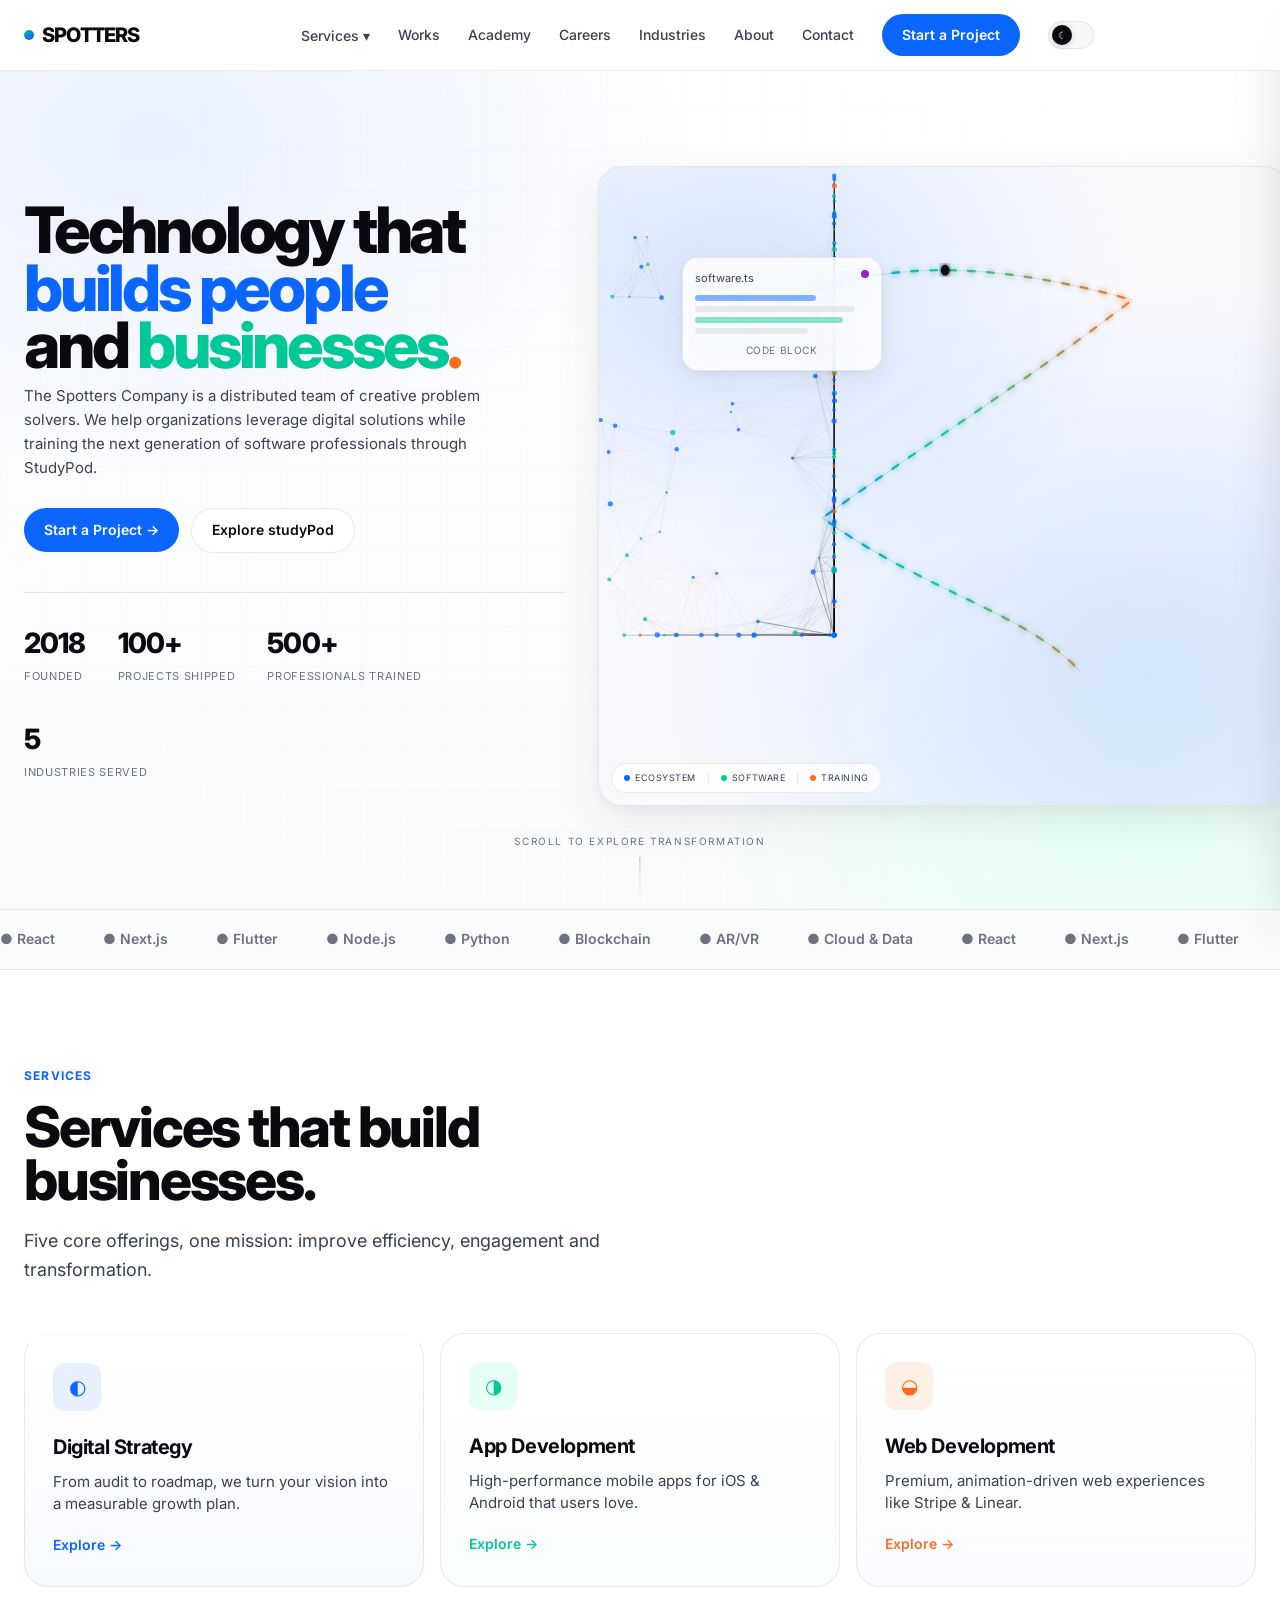
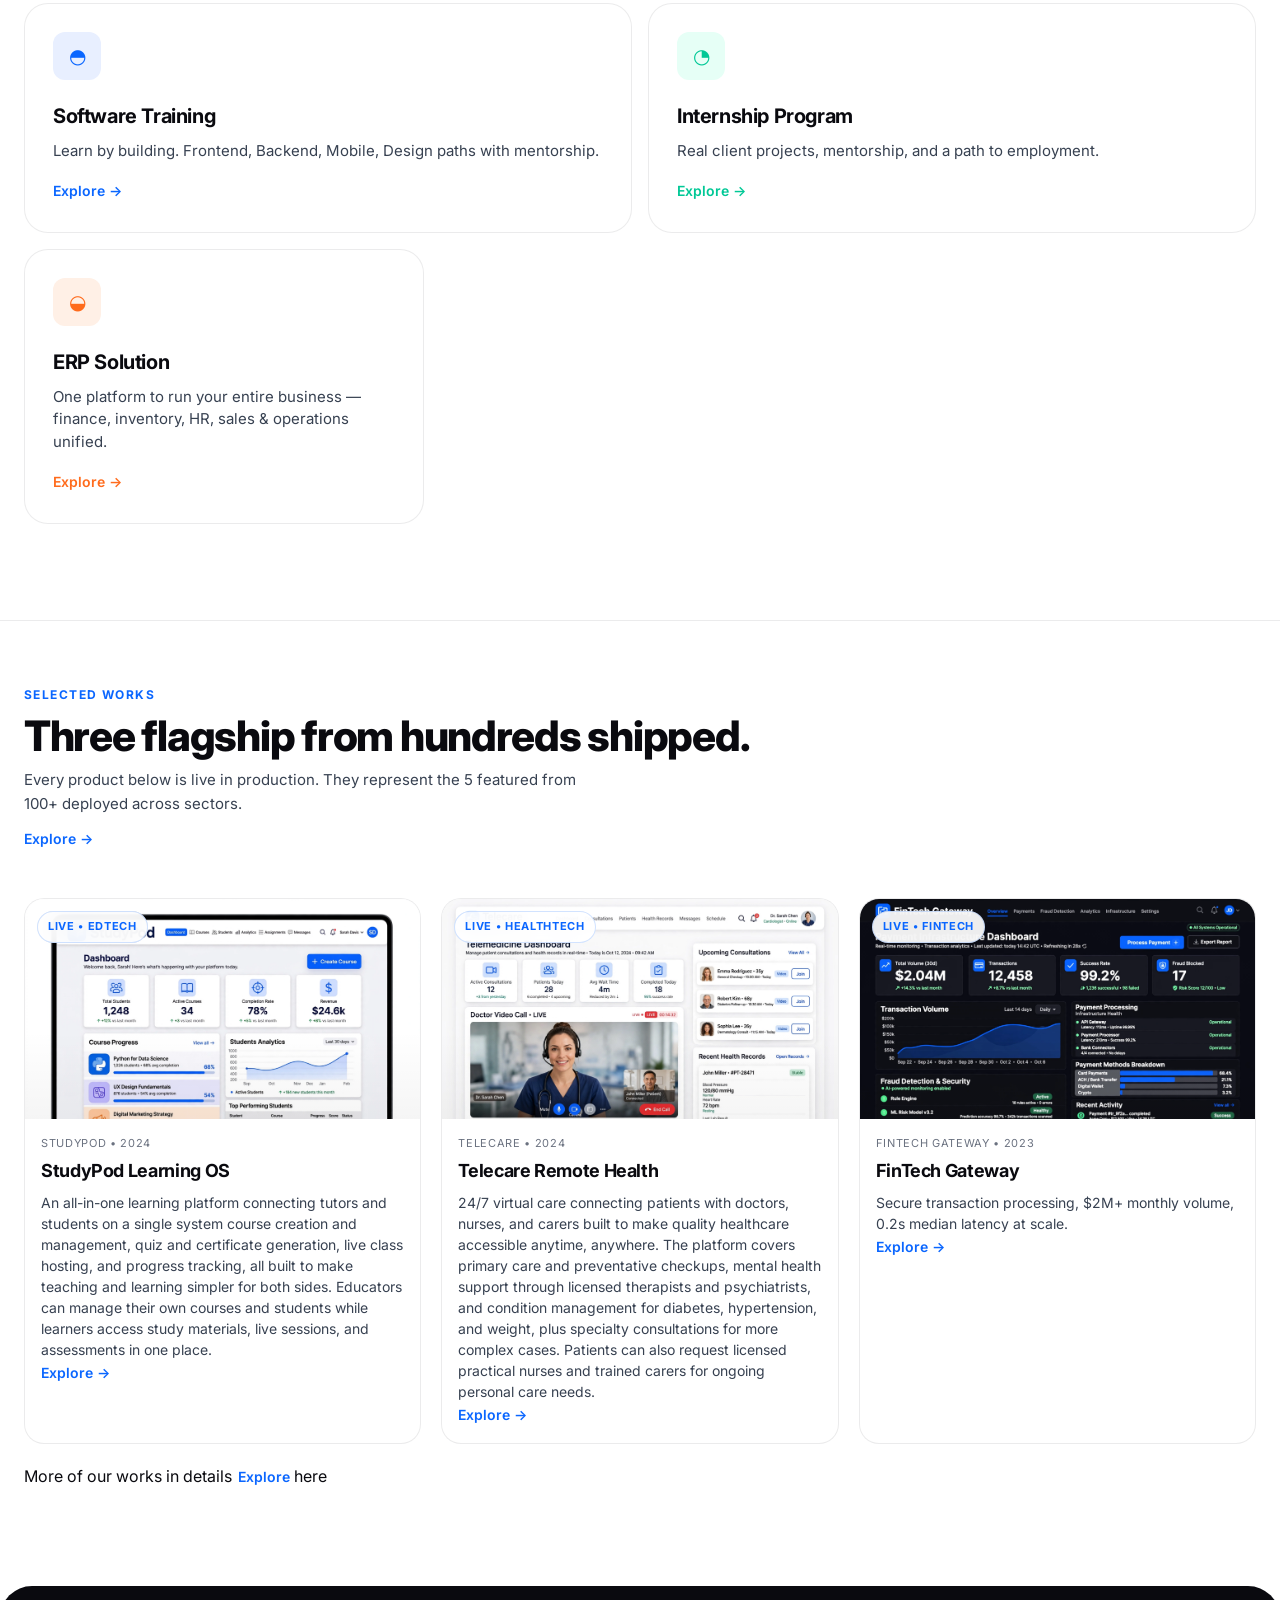
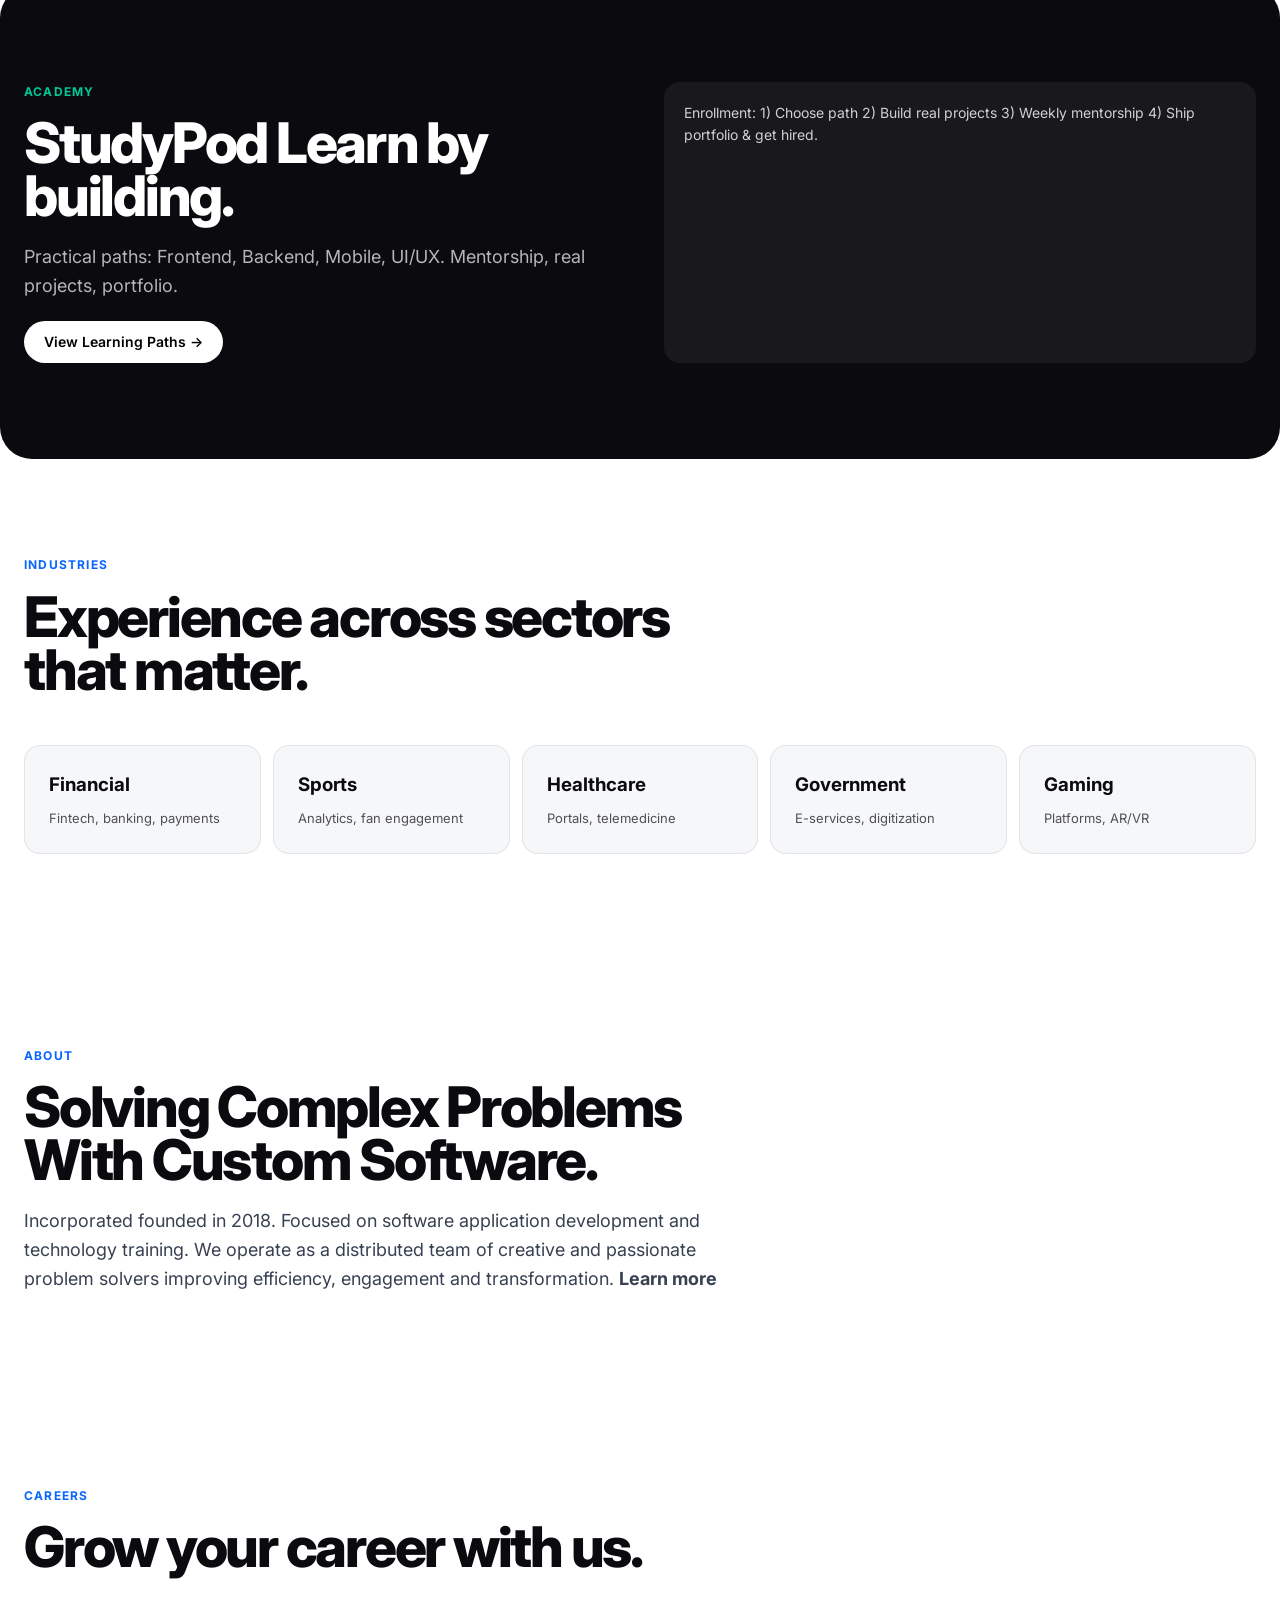
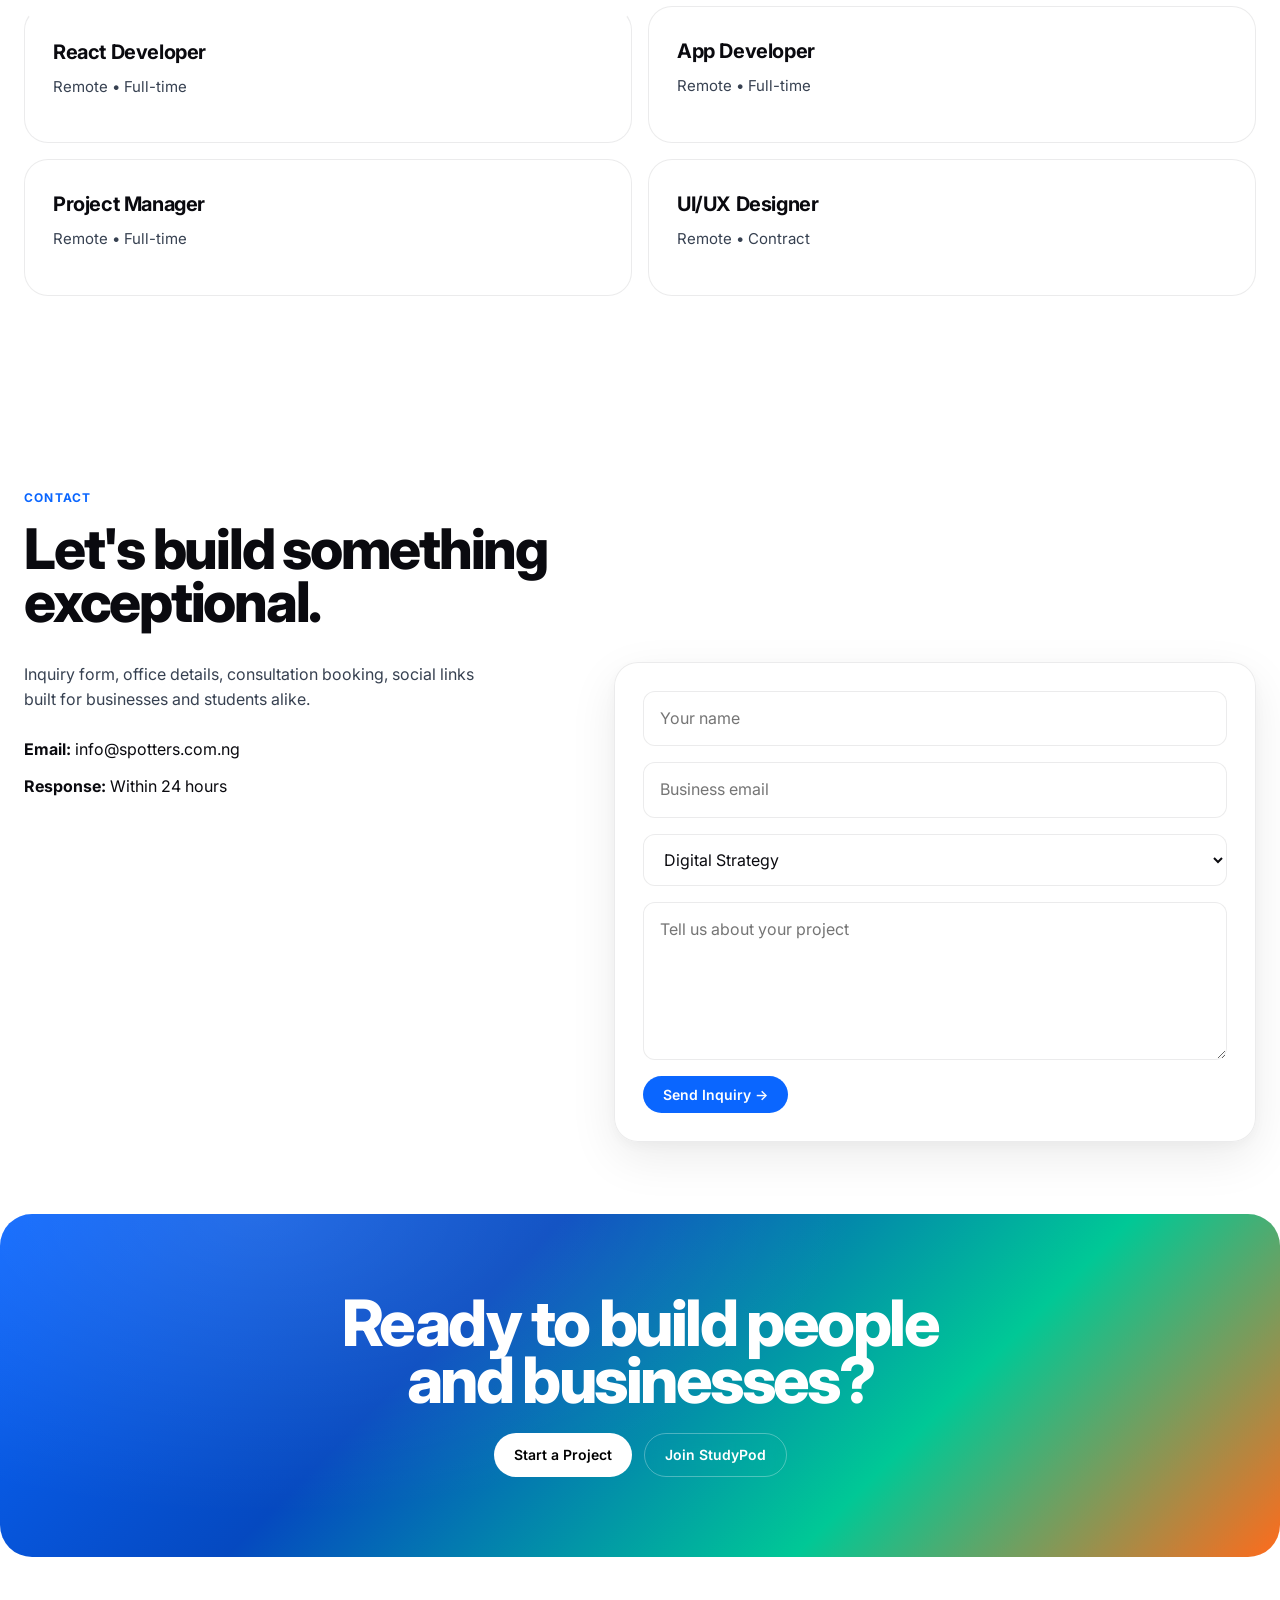
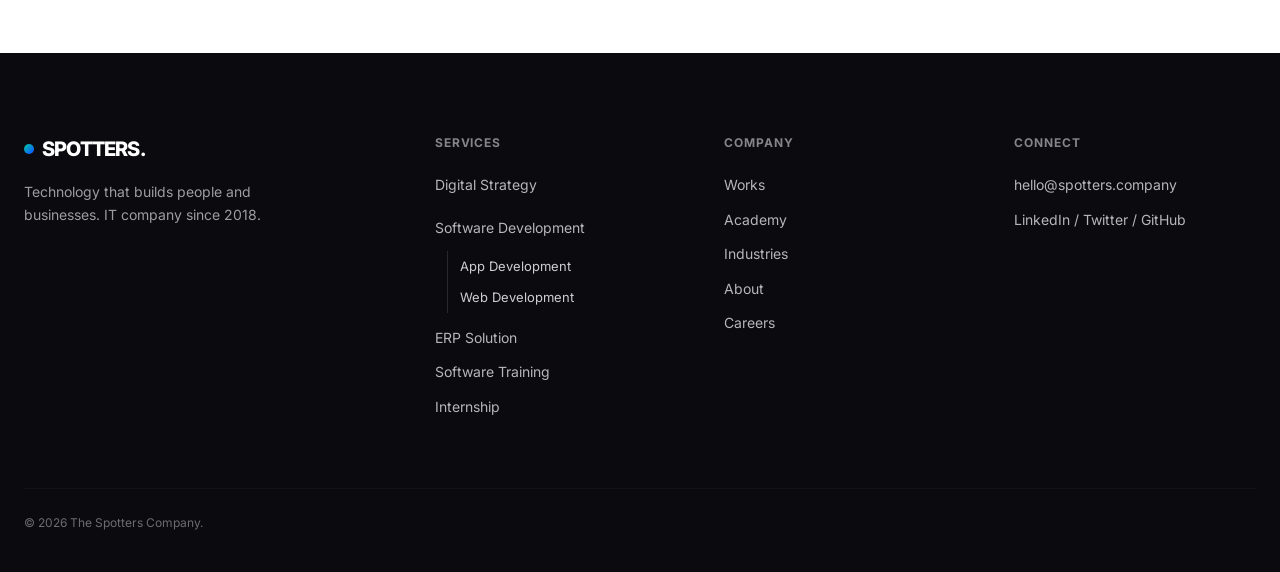
==== commit 3e211540: "update the hamburger menu content" ====
--- a/index.html
+++ b/index.html
@@ -113,7 +113,7 @@
         </button>
       </div>
       <a class="btn-primary blue" href="#contact" style="width:100%; justify-content:center;">Start a Project →</a>
-      <p style="font-size:11px; color:var(--muted-2); text-align:center; margin-top:12px;">Indigenous Nigerian • Since
+      <p style="font-size:11px; color:var(--muted-2); text-align:center; margin-top:12px;"> • Since
         2018</p>
     </div>
   </div>
